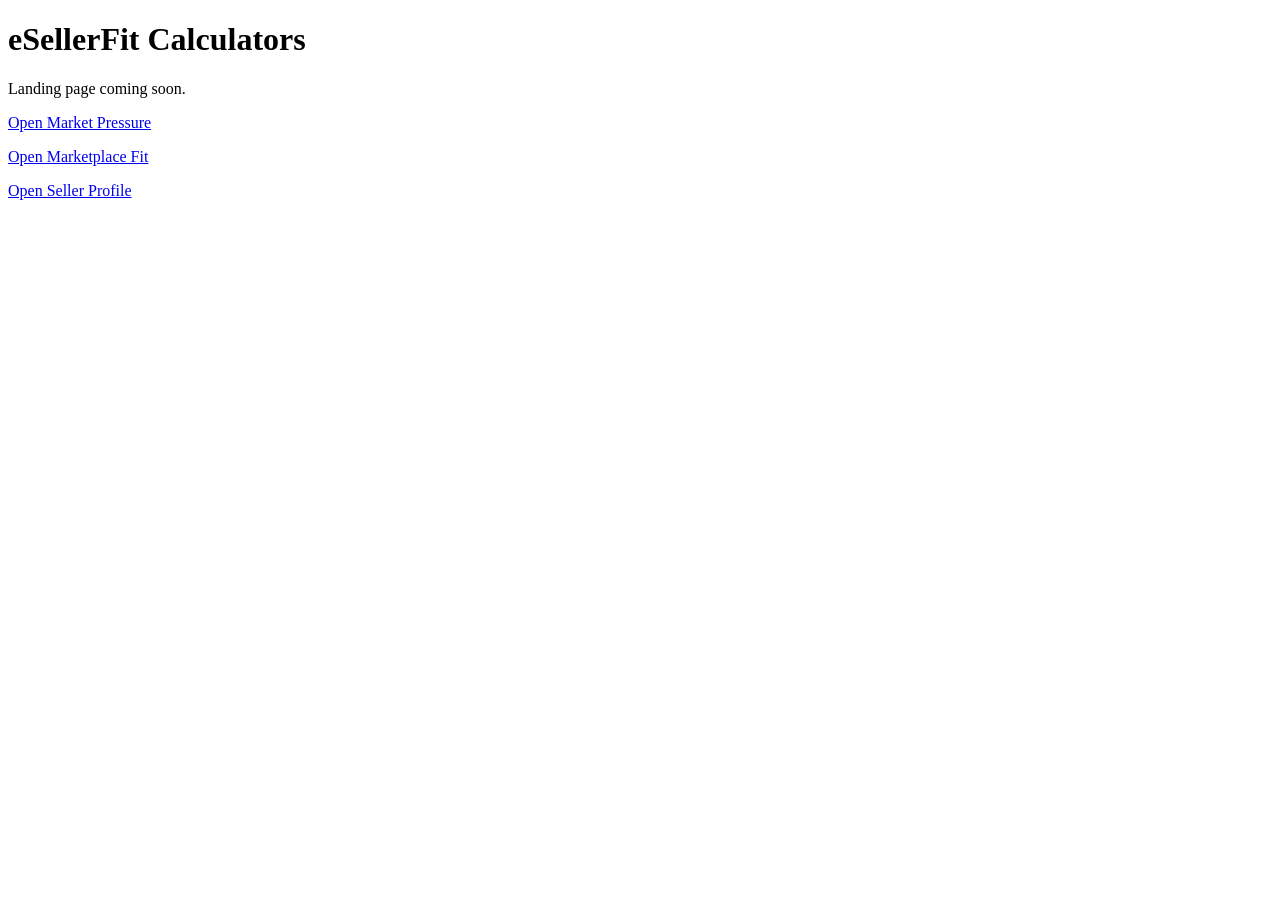
==== index.html @ 8af4e6f7 "Update index.html" ====
<!doctype html>
<html lang="en">
<head>
  <meta charset="utf-8">
  <meta name="viewport" content="width=device-width, initial-scale=1">
  <title>eSellerFit Calculators</title>
</head>
<body>
  <h1>eSellerFit Calculators</h1>
  <p>Landing page coming soon.</p>
  <p><a href="./market-pressure/">Open Market Pressure</a></p>
  <p><a href="./marketplace-fit/">Open Marketplace Fit</a></p>
  <p><a href="./seller-profile/">Open Seller Profile</a></p>
</body>
</html>
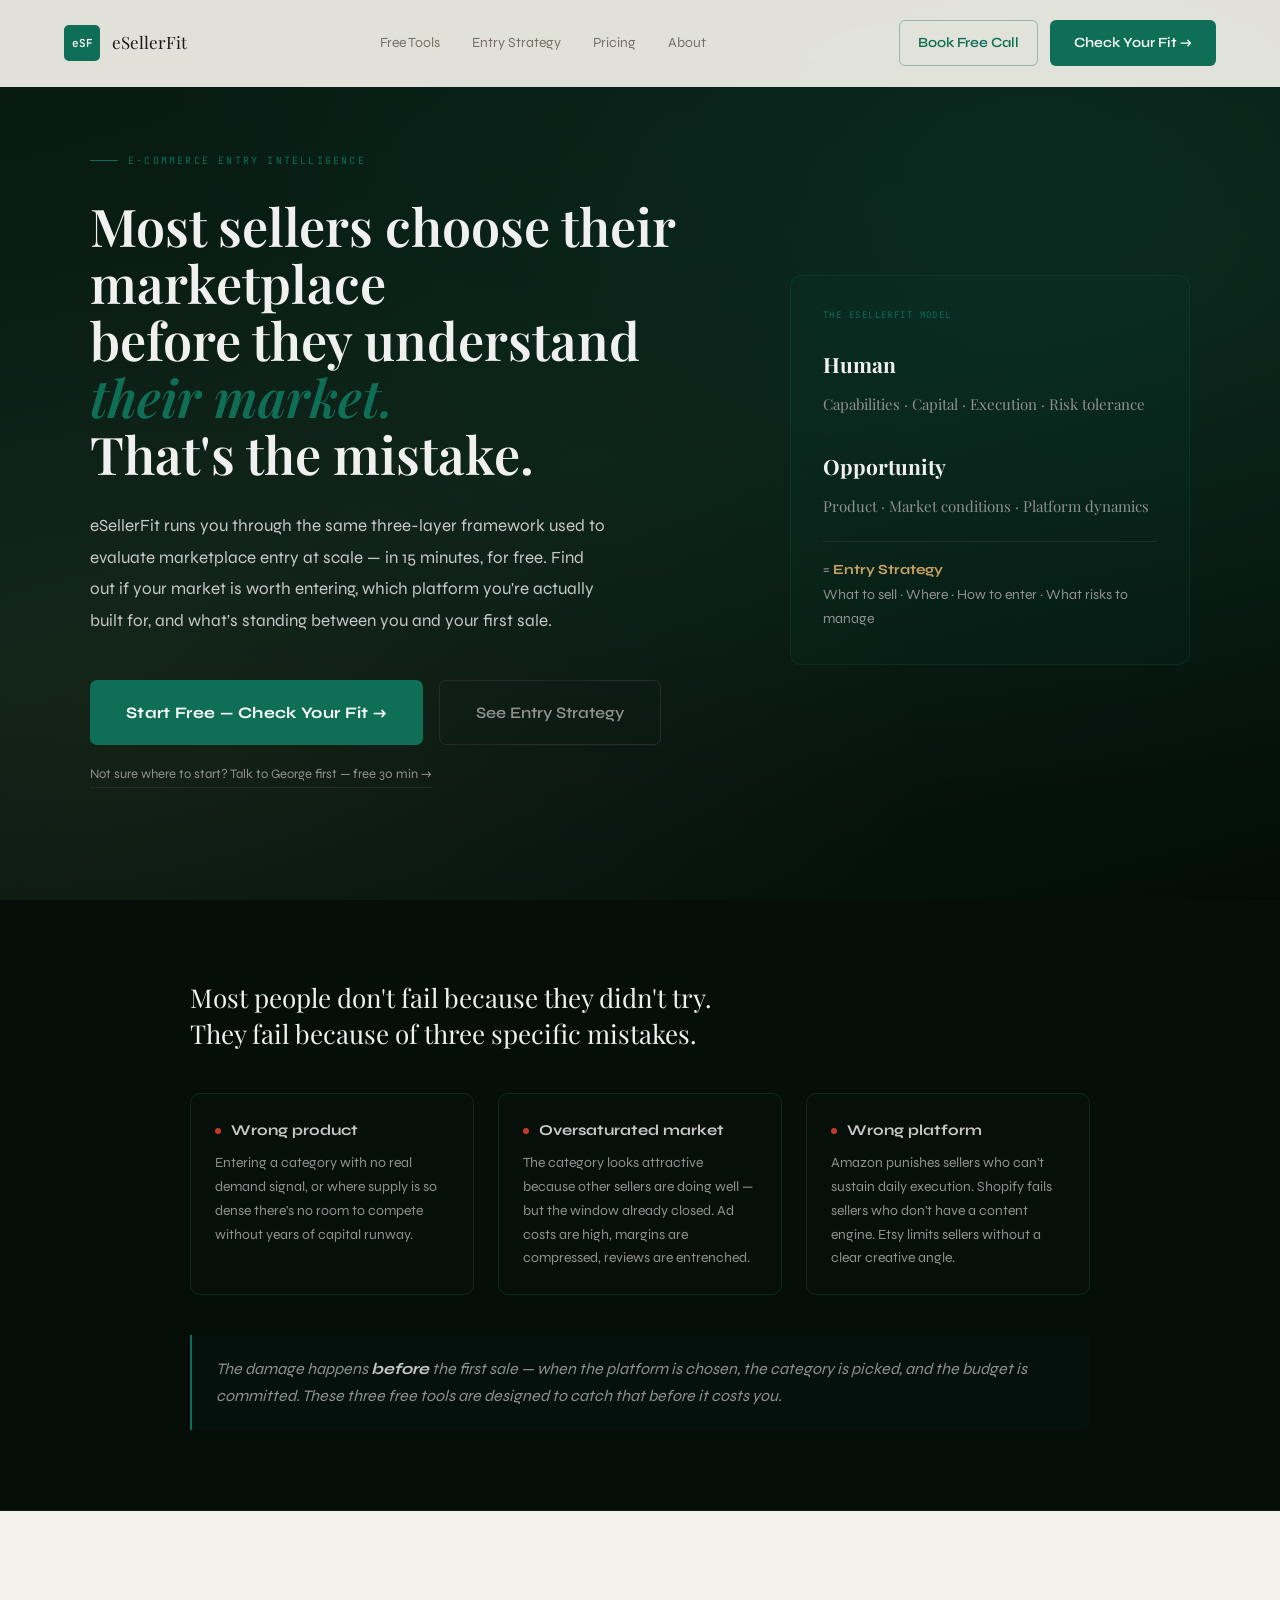
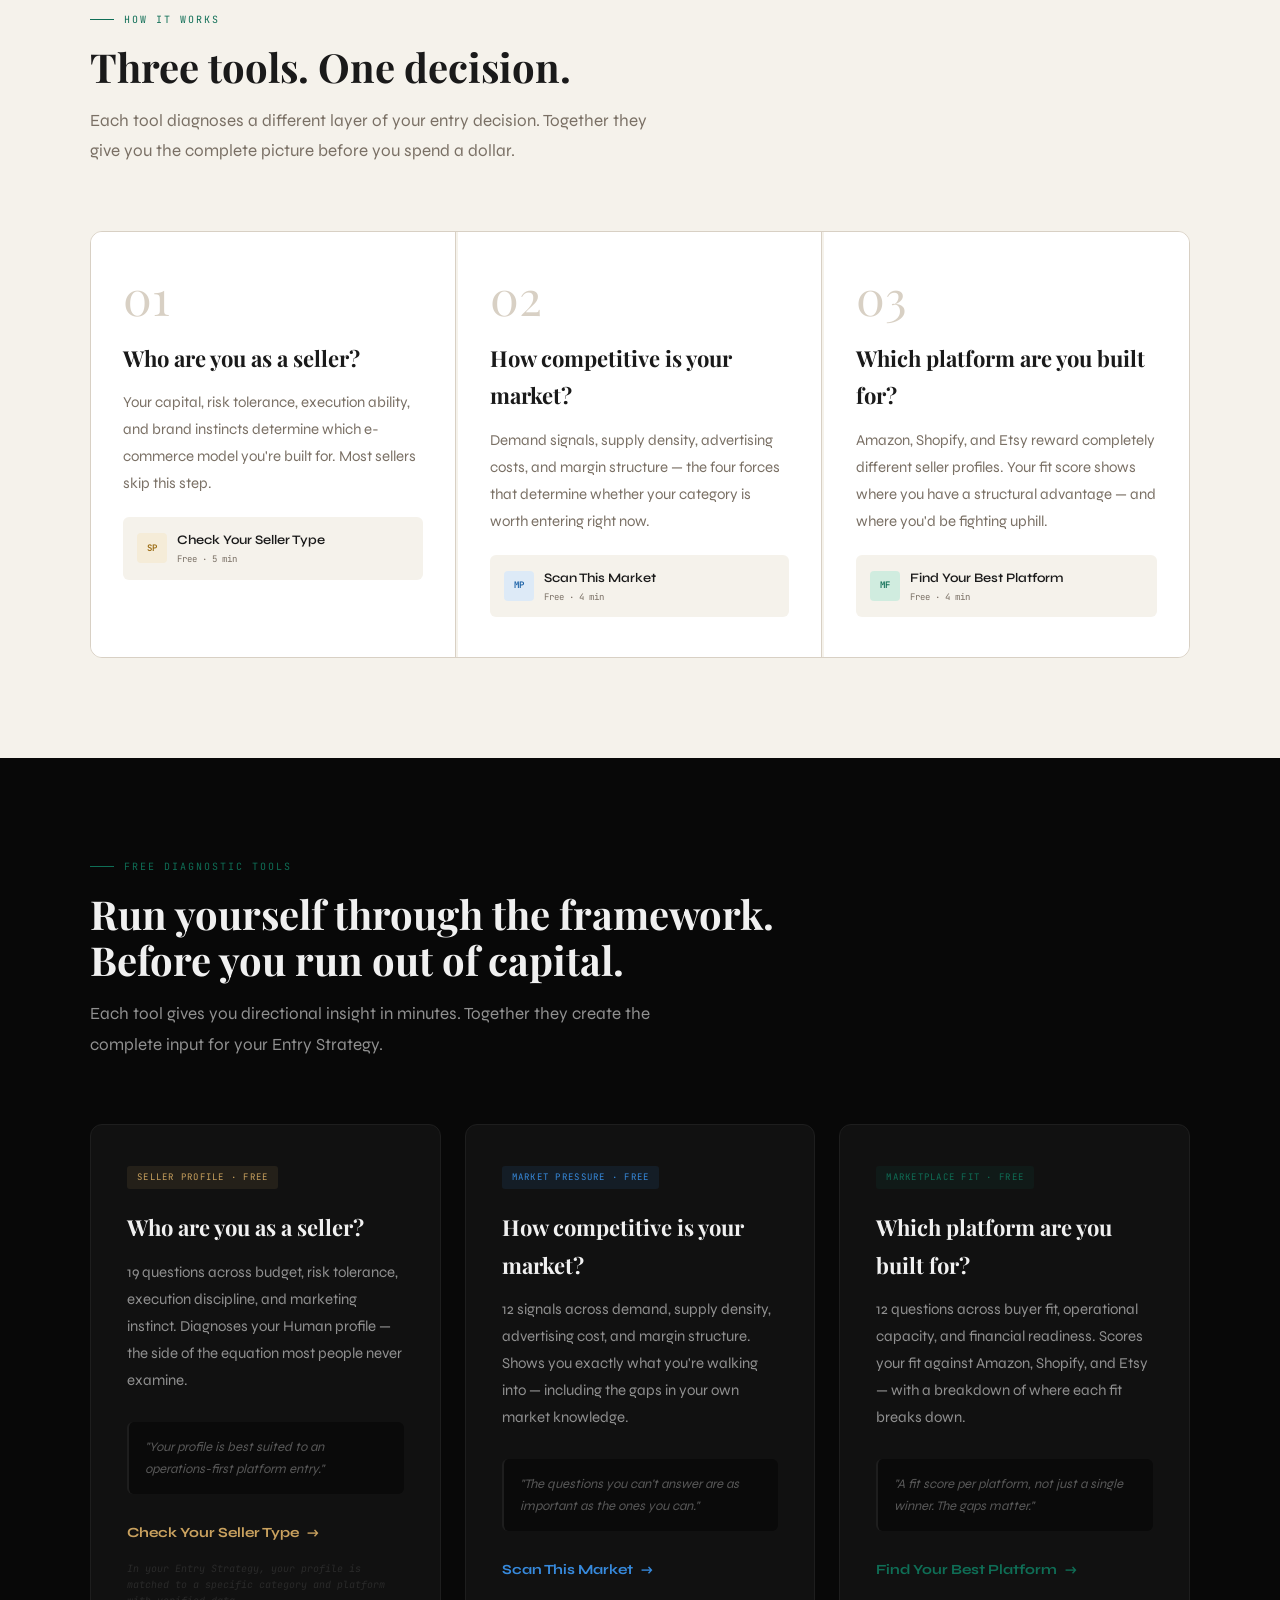
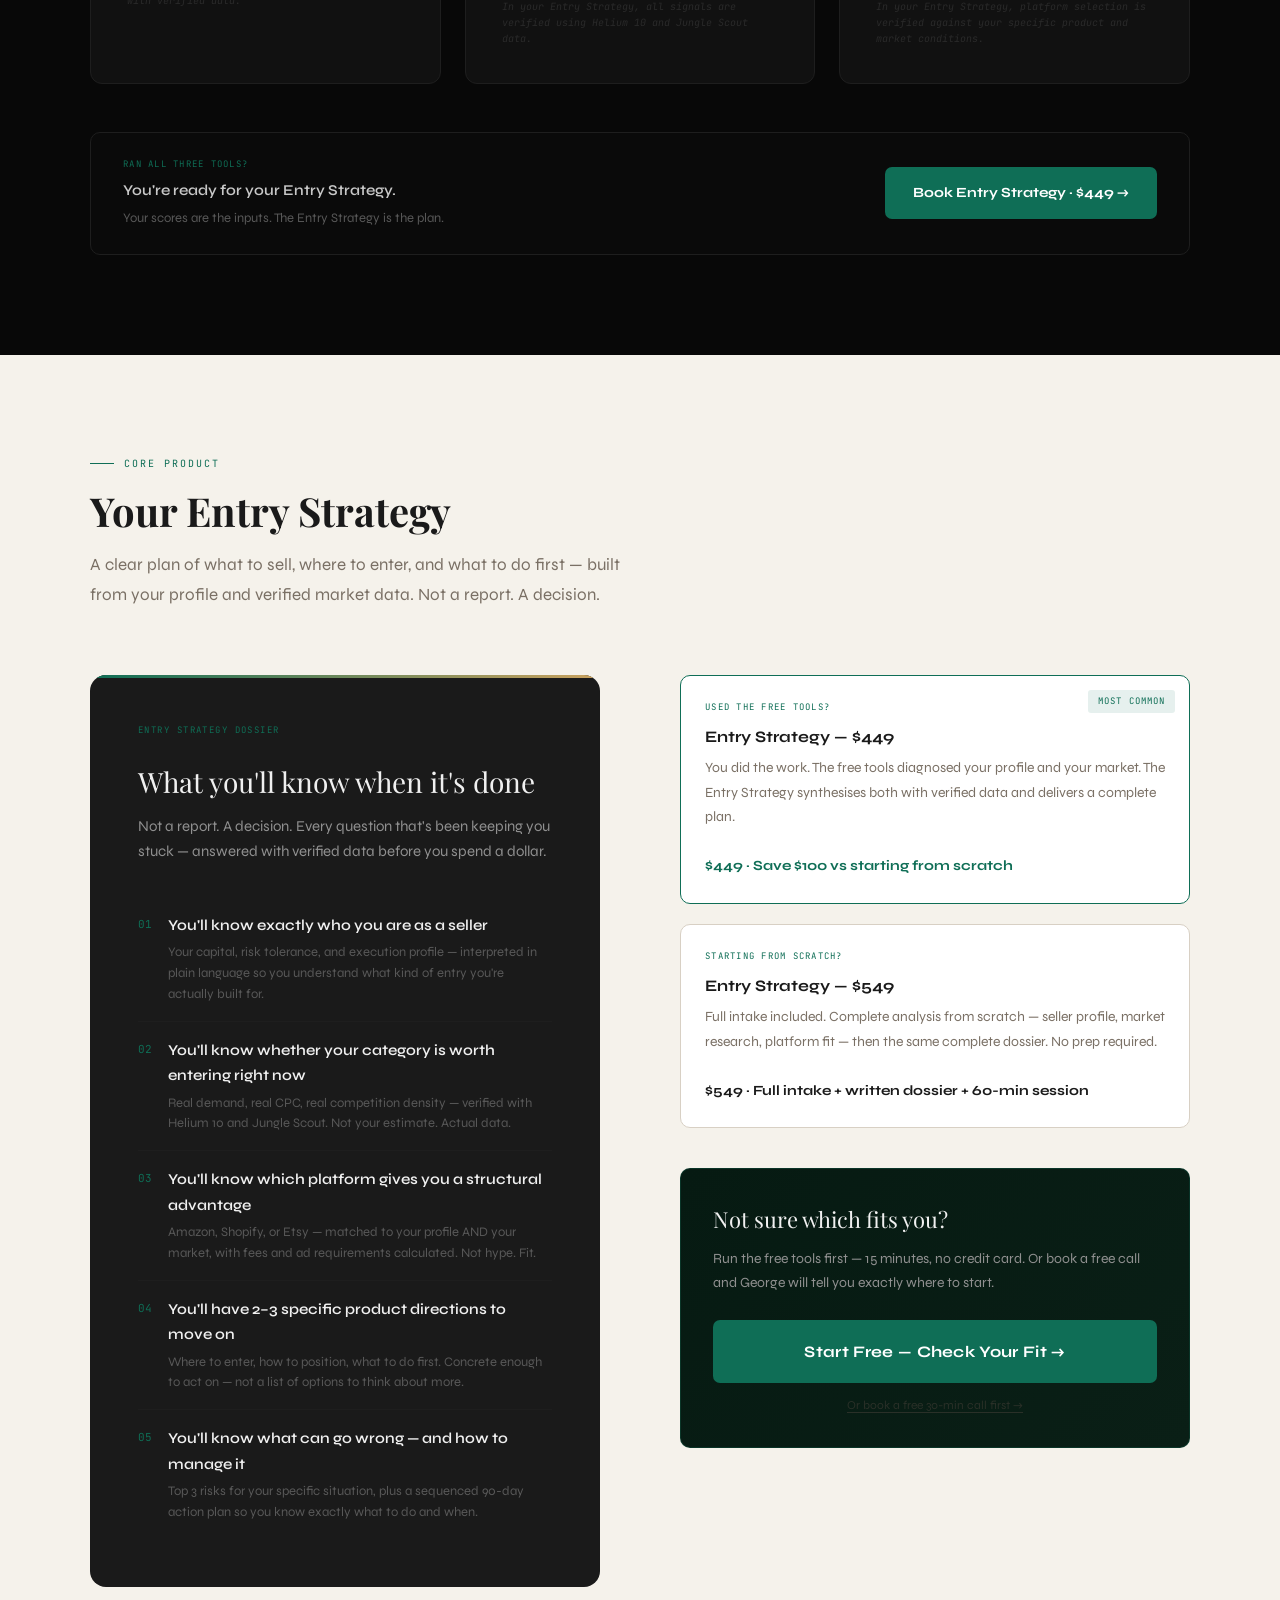
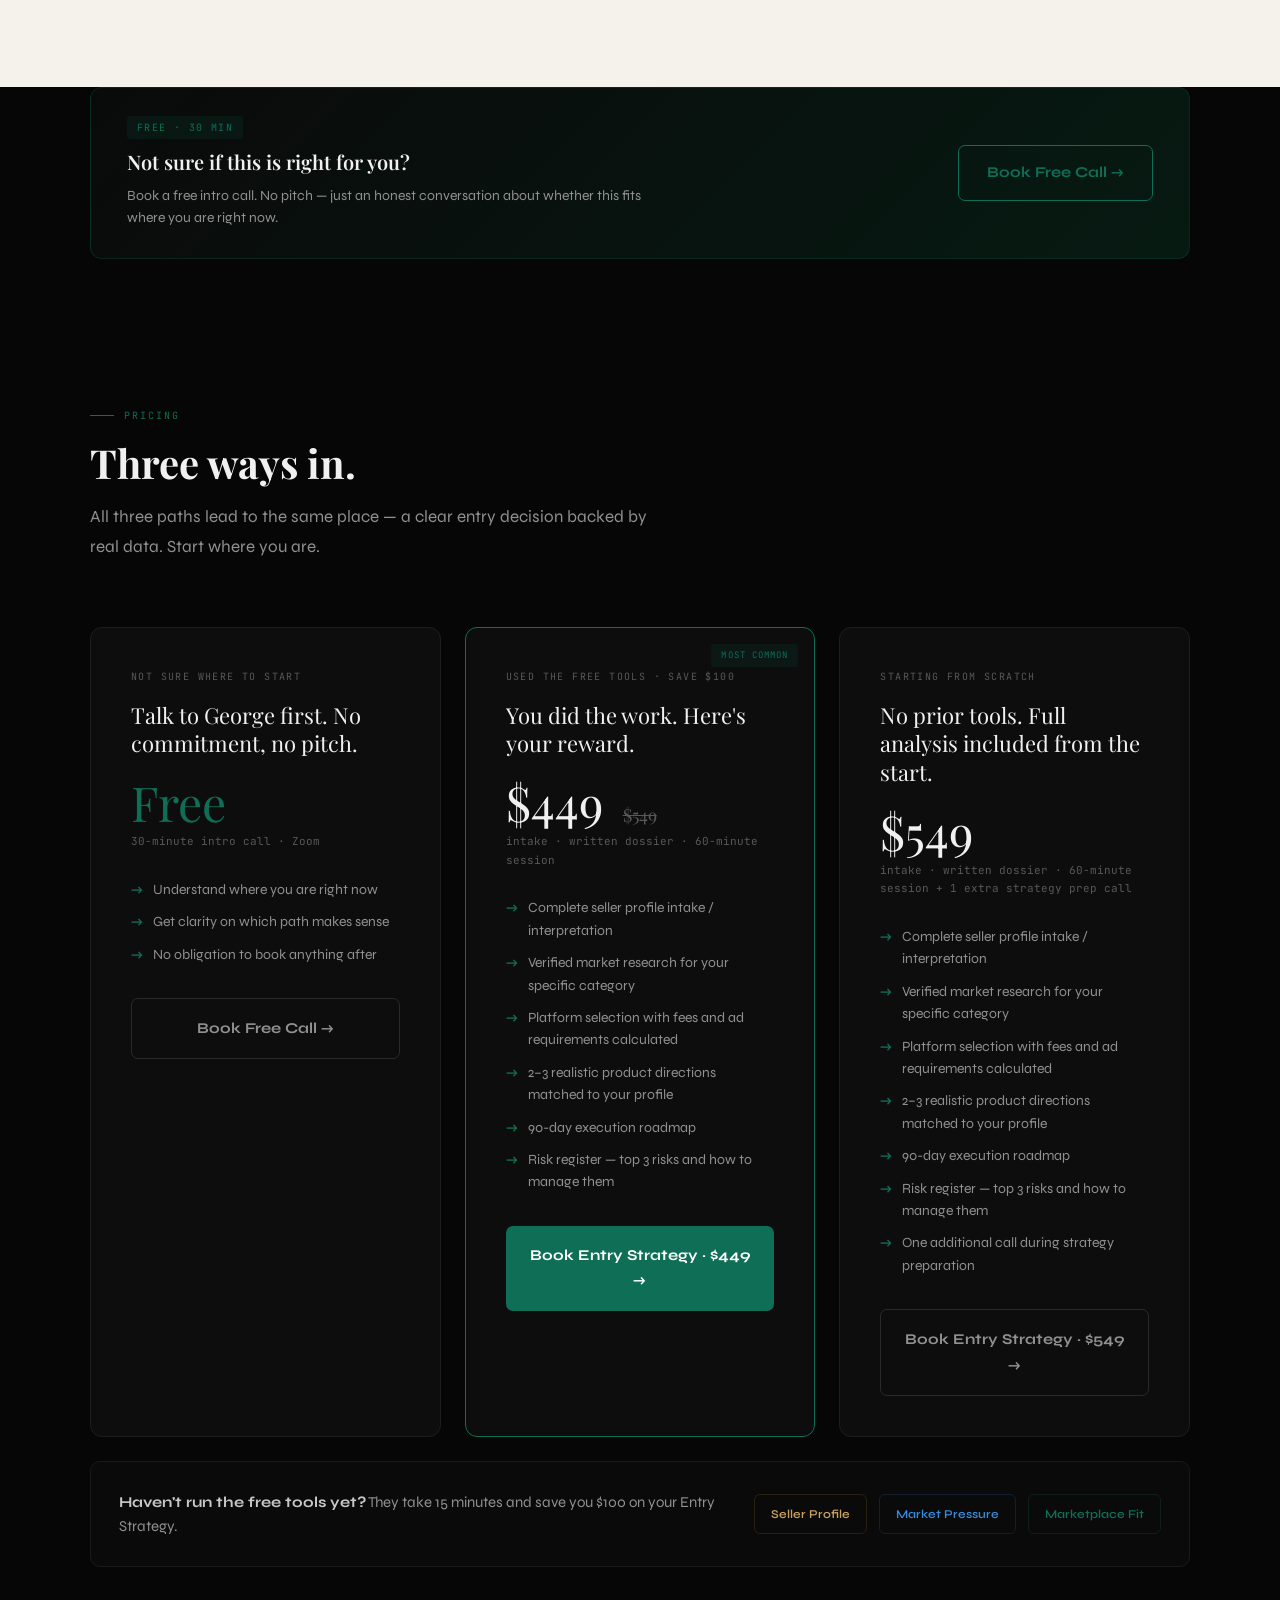
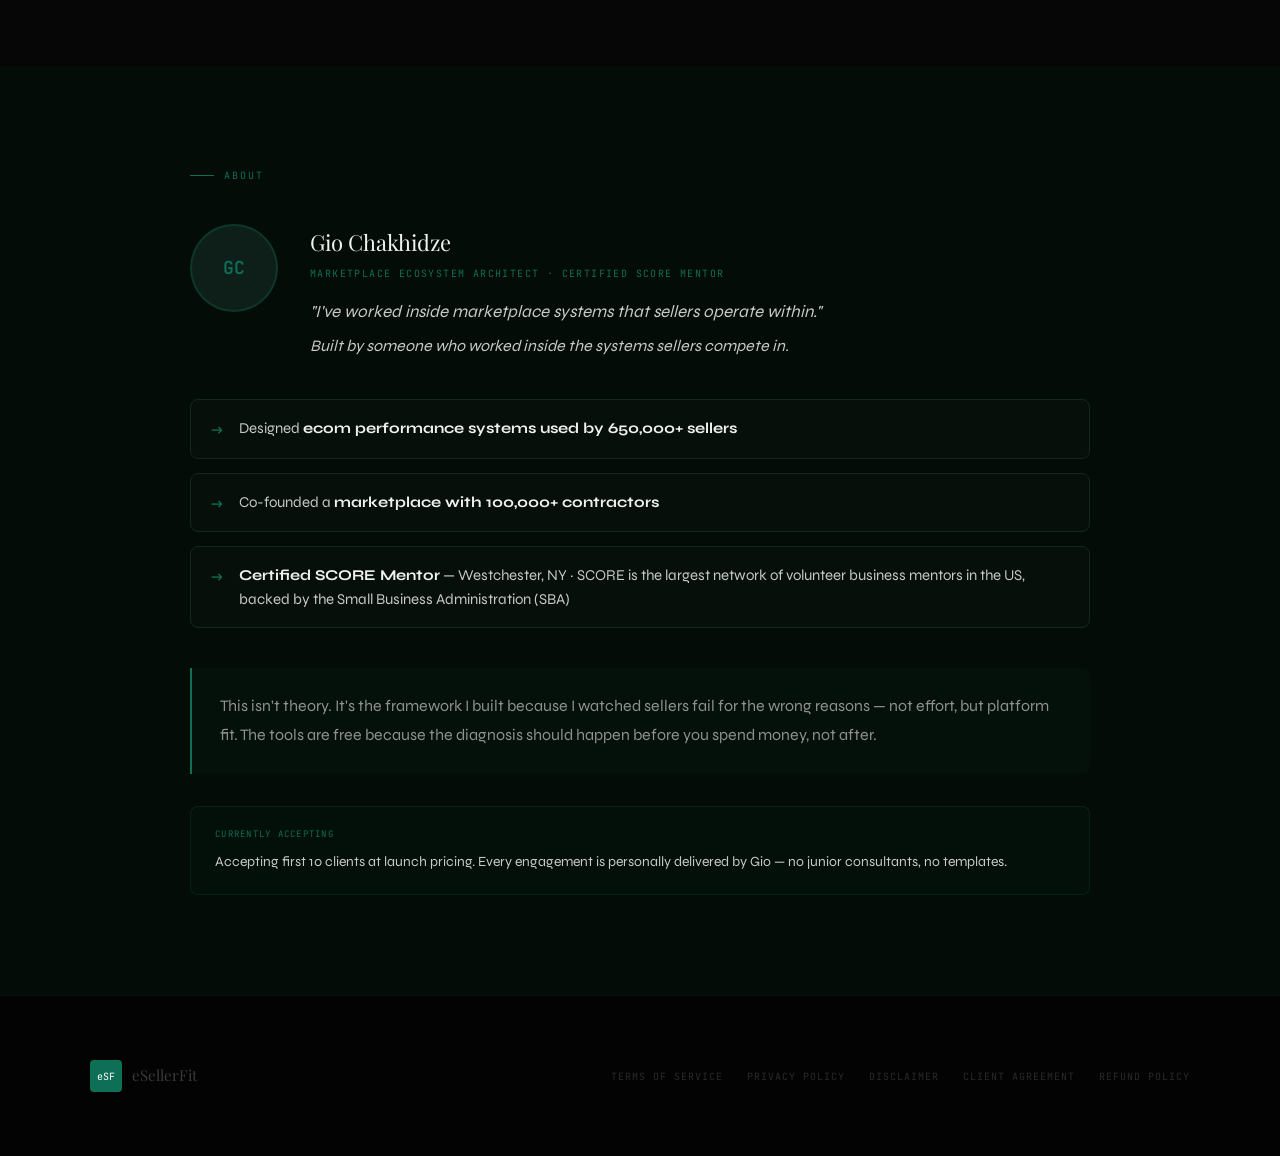
==== commit 844dfd86: "Update index.html" ====
--- a/index.html
+++ b/index.html
@@ -1,15 +1,365 @@
-<!doctype html>
+<!DOCTYPE html>
 <html lang="en">
 <head>
-  <meta charset="utf-8">
-  <meta name="viewport" content="width=device-width, initial-scale=1">
-  <title>eSellerFit Calculators</title>
+<script async src="https://www.googletagmanager.com/gtag/js?id=G-XYYCWXC1RV"></script>
+<script>
+  window.dataLayer = window.dataLayer || [];
+  function gtag(){dataLayer.push(arguments);}
+  gtag('js', new Date());
+  gtag('config', 'G-XYYCWXC1RV');
+</script>
+<meta charset="UTF-8">
+<meta name="viewport" content="width=device-width, initial-scale=1.0">
+<title>eSellerFit — Know Your Platform Before You Enter It</title>
+<link rel="stylesheet" href="./assets/css/landing.css">
 </head>
 <body>
-  <h1>eSellerFit Calculators</h1>
-  <p>Landing page coming soon.</p>
-  <p><a href="./market-pressure/">Open Market Pressure</a></p>
-  <p><a href="./marketplace-fit/">Open Marketplace Fit</a></p>
-  <p><a href="./seller-profile/">Open Seller Profile</a></p>
+
+<nav id="mainNav">
+  <a class="nav-brand" href="./">
+    <div class="nav-logo">eSF</div>
+    <div class="nav-name">eSellerFit</div>
+  </a>
+  <div class="nav-links">
+    <a href="#tools">Free Tools</a>
+    <a href="#strategy">Entry Strategy</a>
+    <a href="#pricing">Pricing</a>
+    <a href="#trust">About</a>
+  </div>
+  <div style="display:flex;align-items:center;gap:12px;">
+    <a href="https://esellerfit.com/booking-free-call-v2.html" class="nav-intro">Book Free Call</a>
+    <a href="#tools" class="nav-cta">Check Your Fit →</a>
+  </div>
+</nav>
+
+<section class="hero">
+  <div class="hero-inner">
+    <div>
+      <div class="hero-eyebrow">E-Commerce Entry Intelligence</div>
+      <h1 class="hero-title">Most sellers choose their marketplace<br>before they understand <em>their market.</em><br>That's the mistake.</h1>
+      <p class="hero-sub">eSellerFit runs you through the same three-layer framework used to evaluate marketplace entry at scale — in 15 minutes, for free. Find out if your market is worth entering, which platform you're actually built for, and what's standing between you and your first sale.</p>
+      <div class="hero-actions">
+        <a href="#tools" class="btn-primary">Start Free — Check Your Fit →</a>
+        <a href="#strategy" class="btn-secondary">See Entry Strategy</a>
+      </div>
+      <a href="https://esellerfit.com/booking-free-call-v2.html" class="hero-intro-link">Not sure where to start? Talk to George first — free 30 min →</a>
+    </div>
+    <div class="hero-formula">
+      <div class="formula-label">The eSellerFit Model</div>
+      <div class="formula-eq">
+        <strong>Human</strong>
+        <span>Capabilities · Capital · Execution · Risk tolerance</span>
+        <div class="eq-plus">×</div>
+        <strong>Opportunity</strong>
+        <span>Product · Market conditions · Platform dynamics</span>
+      </div>
+      <div class="formula-divider"></div>
+      <div class="formula-output">= <strong>Entry Strategy</strong><br>What to sell · Where · How to enter · What risks to manage</div>
+    </div>
+  </div>
+</section>
+
+<section class="reality-section">
+  <div class="reality-inner">
+    <div class="reality-intro">Most people don't fail because they didn't try.<br>They fail because of three specific mistakes.</div>
+    <div class="reality-grid">
+      <div class="reality-card">
+        <div class="reality-card-title">Wrong product</div>
+        <div class="reality-card-body">Entering a category with no real demand signal, or where supply is so dense there's no room to compete without years of capital runway.</div>
+      </div>
+      <div class="reality-card">
+        <div class="reality-card-title">Oversaturated market</div>
+        <div class="reality-card-body">The category looks attractive because other sellers are doing well — but the window already closed. Ad costs are high, margins are compressed, reviews are entrenched.</div>
+      </div>
+      <div class="reality-card">
+        <div class="reality-card-title">Wrong platform</div>
+        <div class="reality-card-body">Amazon punishes sellers who can't sustain daily execution. Shopify fails sellers who don't have a content engine. Etsy limits sellers without a clear creative angle.</div>
+      </div>
+    </div>
+    <div class="reality-punchline">The damage happens <strong>before</strong> the first sale — when the platform is chosen, the category is picked, and the budget is committed. These three free tools are designed to catch that before it costs you.</div>
+  </div>
+</section>
+
+<section class="formula-section" id="tools">
+  <div class="section-inner">
+    <div class="section-eyebrow">How It Works</div>
+    <h2 class="section-title">Three tools. One decision.</h2>
+    <p class="section-sub">Each tool diagnoses a different layer of your entry decision. Together they give you the complete picture before you spend a dollar.</p>
+    <div class="three-col">
+      <div class="col-card">
+        <div class="col-num">01</div>
+        <h3 class="col-title">Who are you as a seller?</h3>
+        <p class="col-body">Your capital, risk tolerance, execution ability, and brand instincts determine which e-commerce model you're built for. Most sellers skip this step.</p>
+        <a href="./seller-profile/" class="col-tool">
+          <div class="col-tool-icon" style="background:#f5ecd8;color:#9a6a10;">SP</div>
+          <div>
+            <div class="col-tool-name">Check Your Seller Type</div>
+            <div class="col-tool-type">Free · 5 min</div>
+          </div>
+        </a>
+      </div>
+      <div class="col-card">
+        <div class="col-num">02</div>
+        <h3 class="col-title">How competitive is your market?</h3>
+        <p class="col-body">Demand signals, supply density, advertising costs, and margin structure — the four forces that determine whether your category is worth entering right now.</p>
+        <a href="./market-pressure/" class="col-tool">
+          <div class="col-tool-icon" style="background:#ddeaf7;color:#185FA5;">MP</div>
+          <div>
+            <div class="col-tool-name">Scan This Market</div>
+            <div class="col-tool-type">Free · 4 min</div>
+          </div>
+        </a>
+      </div>
+      <div class="col-card">
+        <div class="col-num">03</div>
+        <h3 class="col-title">Which platform are you built for?</h3>
+        <p class="col-body">Amazon, Shopify, and Etsy reward completely different seller profiles. Your fit score shows where you have a structural advantage — and where you'd be fighting uphill.</p>
+        <a href="./marketplace-fit/" class="col-tool">
+          <div class="col-tool-icon" style="background:#d0ecdf;color:#0f6e56;">MF</div>
+          <div>
+            <div class="col-tool-name">Find Your Best Platform</div>
+            <div class="col-tool-type">Free · 4 min</div>
+          </div>
+        </a>
+      </div>
+    </div>
+  </div>
+</section>
+
+<section class="tools-section">
+  <div class="section-inner">
+    <div class="section-eyebrow" style="color:var(--teal)">Free Diagnostic Tools</div>
+    <h2 class="section-title" style="color:var(--dt1)">Run yourself through the framework.<br>Before you run out of capital.</h2>
+    <p class="section-sub" style="color:var(--dt3)">Each tool gives you directional insight in minutes. Together they create the complete input for your Entry Strategy.</p>
+    <div class="tools-grid">
+      <div class="tool-card">
+        <div class="tool-tag" style="background:rgba(202,162,95,0.1);color:#caa25f;">Seller Profile · Free</div>
+        <h3 class="tool-title">Who are you as a seller?</h3>
+        <p class="tool-body">19 questions across budget, risk tolerance, execution discipline, and marketing instinct. Diagnoses your Human profile — the side of the equation most people never examine.</p>
+        <div class="tool-output">"Your profile is best suited to an operations-first platform entry."</div>
+        <a href="./seller-profile/" class="tool-link" style="color:#caa25f;">Check Your Seller Type <span>→</span></a>
+        <div class="tool-bridge">In your Entry Strategy, your profile is matched to a specific category and platform with verified data.</div>
+      </div>
+      <div class="tool-card">
+        <div class="tool-tag" style="background:rgba(56,138,221,0.1);color:#378add;">Market Pressure · Free</div>
+        <h3 class="tool-title">How competitive is your market?</h3>
+        <p class="tool-body">12 signals across demand, supply density, advertising cost, and margin structure. Shows you exactly what you're walking into — including the gaps in your own market knowledge.</p>
+        <div class="tool-output">"The questions you can't answer are as important as the ones you can."</div>
+        <a href="./market-pressure/" class="tool-link" style="color:#378add;">Scan This Market <span>→</span></a>
+        <div class="tool-bridge">In your Entry Strategy, all signals are verified using Helium 10 and Jungle Scout data.</div>
+      </div>
+      <div class="tool-card">
+        <div class="tool-tag" style="background:rgba(15,110,86,0.1);color:#0f6e56;">Marketplace Fit · Free</div>
+        <h3 class="tool-title">Which platform are you built for?</h3>
+        <p class="tool-body">12 questions across buyer fit, operational capacity, and financial readiness. Scores your fit against Amazon, Shopify, and Etsy — with a breakdown of where each fit breaks down.</p>
+        <div class="tool-output">"A fit score per platform, not just a single winner. The gaps matter."</div>
+        <a href="./marketplace-fit/" class="tool-link" style="color:#0f6e56;">Find Your Best Platform <span>→</span></a>
+        <div class="tool-bridge">In your Entry Strategy, platform selection is verified against your specific product and market conditions.</div>
+      </div>
+    </div>
+
+    <div style="margin-top:48px;padding:24px 32px;border:1px solid #1e1e1e;border-radius:10px;background:#0a0a0a;display:flex;align-items:center;justify-content:space-between;gap:24px;flex-wrap:wrap;">
+      <div>
+        <div style="font-family:'JetBrains Mono',monospace;font-size:9px;text-transform:uppercase;letter-spacing:0.14em;color:var(--teal);margin-bottom:6px;">Ran all three tools?</div>
+        <div style="font-size:15px;color:var(--dt2);font-weight:600;">You're ready for your Entry Strategy.</div>
+        <div style="font-size:13px;color:var(--dt4);margin-top:4px;">Your scores are the inputs. The Entry Strategy is the plan.</div>
+      </div>
+      <a href="https://esellerfit.com/booking-paid-v2.html" style="padding:14px 28px;border-radius:7px;background:var(--teal);color:#fff;font-family:'Syne',sans-serif;font-size:14px;font-weight:700;text-decoration:none;white-space:nowrap;transition:background 0.2s;" onmouseover="this.style.background='#0f8a6a'" onmouseout="this.style.background='#0f6e56'">Book Entry Strategy · $449 →</a>
+    </div>
+  </div>
+</section>
+
+<section class="strategy-section" id="strategy">
+  <div class="section-inner">
+    <div class="section-eyebrow">Core Product</div>
+    <h2 class="section-title">Your Entry Strategy</h2>
+    <p class="section-sub">A clear plan of what to sell, where to enter, and what to do first — built from your profile and verified market data. Not a report. A decision.</p>
+  </div>
+  <div class="strategy-inner" style="max-width:1100px;margin:48px auto 0;">
+    <div class="strategy-dossier">
+      <div class="dossier-eyebrow">Entry Strategy Dossier</div>
+      <div class="dossier-title">What you'll know when it's done</div>
+      <div class="dossier-desc">Not a report. A decision. Every question that's been keeping you stuck — answered with verified data before you spend a dollar.</div>
+      <div class="dossier-item">
+        <div class="dossier-num">01</div>
+        <div><div class="dossier-item-title">You'll know exactly who you are as a seller</div><div class="dossier-item-desc">Your capital, risk tolerance, and execution profile — interpreted in plain language so you understand what kind of entry you're actually built for.</div></div>
+      </div>
+      <div class="dossier-item">
+        <div class="dossier-num">02</div>
+        <div><div class="dossier-item-title">You'll know whether your category is worth entering right now</div><div class="dossier-item-desc">Real demand, real CPC, real competition density — verified with Helium 10 and Jungle Scout. Not your estimate. Actual data.</div></div>
+      </div>
+      <div class="dossier-item">
+        <div class="dossier-num">03</div>
+        <div><div class="dossier-item-title">You'll know which platform gives you a structural advantage</div><div class="dossier-item-desc">Amazon, Shopify, or Etsy — matched to your profile AND your market, with fees and ad requirements calculated. Not hype. Fit.</div></div>
+      </div>
+      <div class="dossier-item">
+        <div class="dossier-num">04</div>
+        <div><div class="dossier-item-title">You'll have 2–3 specific product directions to move on</div><div class="dossier-item-desc">Where to enter, how to position, what to do first. Concrete enough to act on — not a list of options to think about more.</div></div>
+      </div>
+      <div class="dossier-item">
+        <div class="dossier-num">05</div>
+        <div><div class="dossier-item-title">You'll know what can go wrong — and how to manage it</div><div class="dossier-item-desc">Top 3 risks for your specific situation, plus a sequenced 90-day action plan so you know exactly what to do and when.</div></div>
+      </div>
+    </div>
+    <div class="strategy-right">
+      <div class="strategy-paths">
+        <div class="path-card featured" style="position:relative;border-color:var(--teal);">
+          <div style="position:absolute;top:14px;right:14px;font-family:'JetBrains Mono',monospace;font-size:9px;text-transform:uppercase;letter-spacing:0.12em;color:var(--teal);background:rgba(15,110,86,0.1);padding:4px 10px;border-radius:3px;">Most common</div>
+          <div class="path-label">Used the free tools?</div>
+          <div class="path-title">Entry Strategy — $449</div>
+          <div class="path-flow">You did the work. The free tools diagnosed your profile and your market. The Entry Strategy synthesises both with verified data and delivers a complete plan.<br><br><strong style="color:var(--teal);">$449 · Save $100 vs starting from scratch</strong></div>
+        </div>
+        <div class="path-card">
+          <div class="path-label">Starting from scratch?</div>
+          <div class="path-title">Entry Strategy — $549</div>
+          <div class="path-flow">Full intake included. Complete analysis from scratch — seller profile, market research, platform fit — then the same complete dossier. No prep required.<br><br><strong>$549 · Full intake + written dossier + 60-min session</strong></div>
+        </div>
+      </div>
+      <div class="strategy-cta">
+        <div class="strategy-cta-title">Not sure which fits you?</div>
+        <div class="strategy-cta-sub">Run the free tools first — 15 minutes, no credit card. Or book a free call and George will tell you exactly where to start.</div>
+        <a href="#tools" class="strategy-cta-btn">Start Free — Check Your Fit →</a>
+        <div class="strategy-cta-note" style="margin-top:12px;">
+          <a href="https://esellerfit.com/booking-free-call-v2.html" style="color:#2a3028;font-size:12px;text-decoration:none;border-bottom:1px solid #2a3028;">Or book a free 30-min call first →</a>
+        </div>
+      </div>
+    </div>
+  </div>
+</section>
+
+<div class="intro-banner-wrap">
+  <div class="intro-banner">
+    <div class="intro-banner-left">
+      <span class="intro-banner-badge">Free · 30 min</span>
+      <strong class="intro-banner-title">Not sure if this is right for you?</strong>
+      <p class="intro-banner-text">Book a free intro call. No pitch — just an honest conversation about whether this fits where you are right now.</p>
+    </div>
+    <a href="https://esellerfit.com/booking-free-call-v2.html" class="intro-banner-btn">Book Free Call →</a>
+  </div>
+</div>
+
+<section class="pricing-section" id="pricing">
+  <div class="section-inner">
+    <div class="section-eyebrow" style="color:var(--teal)">Pricing</div>
+    <h2 class="section-title" style="color:var(--dt1)">Three ways in.</h2>
+    <p class="section-sub" style="color:var(--dt3)">All three paths lead to the same place — a clear entry decision backed by real data. Start where you are.</p>
+
+    <div class="pricing-cards" style="grid-template-columns:repeat(3,1fr);">
+
+      <div class="price-scenario">
+        <div class="price-scenario-label">Not sure where to start</div>
+        <div class="price-scenario-question">Talk to George first. No commitment, no pitch.</div>
+        <div class="price-scenario-amount" style="color:var(--teal);">Free</div>
+        <div class="price-scenario-format">30-minute intro call · Zoom</div>
+        <ul class="price-includes">
+          <li>Understand where you are right now</li>
+          <li>Get clarity on which path makes sense</li>
+          <li>No obligation to book anything after</li>
+        </ul>
+        <a href="https://esellerfit.com/booking-free-call-v2.html" class="price-cta-btn outline">Book Free Call →</a>
+      </div>
+
+      <div class="price-scenario featured">
+        <div class="price-scenario-label">Used the free tools · Save $100</div>
+        <div class="price-scenario-question">You did the work. Here's your reward.</div>
+        <div class="price-scenario-amount">$449 <span style="font-size:18px;text-decoration:line-through;color:var(--dt4);margin-left:8px;">$549</span></div>
+        <div class="price-scenario-format">intake · written dossier · 60-minute session</div>
+        <ul class="price-includes">
+          <li>Complete seller profile intake / interpretation</li>
+          <li>Verified market research for your specific category</li>
+          <li>Platform selection with fees and ad requirements calculated</li>
+          <li>2–3 realistic product directions matched to your profile</li>
+          <li>90-day execution roadmap</li>
+          <li>Risk register — top 3 risks and how to manage them</li>
+        </ul>
+        <a href="https://esellerfit.com/booking-paid-v2.html" class="price-cta-btn">Book Entry Strategy · $449 →</a>
+      </div>
+
+      <div class="price-scenario">
+        <div class="price-scenario-label">Starting from scratch</div>
+        <div class="price-scenario-question">No prior tools. Full analysis included from the start.</div>
+        <div class="price-scenario-amount">$549</div>
+        <div class="price-scenario-format">intake · written dossier · 60-minute session + 1 extra strategy prep call</div>
+        <ul class="price-includes">
+          <li>Complete seller profile intake / interpretation</li>
+          <li>Verified market research for your specific category</li>
+          <li>Platform selection with fees and ad requirements calculated</li>
+          <li>2–3 realistic product directions matched to your profile</li>
+          <li>90-day execution roadmap</li>
+          <li>Risk register — top 3 risks and how to manage them</li>
+          <li>One additional call during strategy preparation</li>
+        </ul>
+        <a href="https://esellerfit.com/booking-paid-v2.html" class="price-cta-btn outline">Book Entry Strategy · $549 →</a>
+      </div>
+
+    </div>
+
+    <div class="free-tools-note">
+      <div class="free-tools-note-text"><strong>Haven't run the free tools yet?</strong> They take 15 minutes and save you $100 on your Entry Strategy.</div>
+      <div class="free-tools-note-links">
+        <a href="./seller-profile/" class="free-tool-pill" style="color:#caa25f;border-color:#2a2010;">Seller Profile</a>
+        <a href="./market-pressure/" class="free-tool-pill" style="color:#378add;border-color:#102030;">Market Pressure</a>
+        <a href="./marketplace-fit/" class="free-tool-pill" style="color:#0f6e56;border-color:#0d2018;">Marketplace Fit</a>
+      </div>
+    </div>
+  </div>
+</section>
+
+<section class="trust-section" id="trust">
+  <div class="trust-inner">
+    <div class="section-eyebrow" style="color:var(--teal);margin-bottom:40px;">About</div>
+    <div class="trust-person">
+      <img src="/gio.jpg" alt="Gio Chakhidze" class="trust-photo" onerror="this.style.display='none';document.getElementById('trust-placeholder').style.display='flex';">
+      <div id="trust-placeholder" class="trust-photo-placeholder" style="display:none;">GC</div>
+      <div>
+        <div class="trust-name">Gio Chakhidze</div>
+        <div class="trust-title">Marketplace Ecosystem Architect · Certified SCORE Mentor</div>
+        <div class="trust-tagline" style="font-style:italic;font-size:17px;color:var(--dt2);line-height:1.6;margin-bottom:6px;">"I've worked inside marketplace systems that sellers operate within."</div>
+        <div class="trust-tagline">Built by someone who worked inside the systems sellers compete in.</div>
+      </div>
+    </div>
+    <div class="trust-creds">
+      <div class="trust-cred">
+        <div class="trust-cred-arrow">→</div>
+        <div class="trust-cred-text">Designed <strong>ecom performance systems used by 650,000+ sellers</strong></div>
+      </div>
+      <div class="trust-cred">
+        <div class="trust-cred-arrow">→</div>
+        <div class="trust-cred-text">Co-founded a <strong>marketplace with 100,000+ contractors</strong></div>
+      </div>
+      <div class="trust-cred">
+        <div class="trust-cred-arrow">→</div>
+        <div class="trust-cred-text"><strong>Certified SCORE Mentor</strong> — Westchester, NY · SCORE is the largest network of volunteer business mentors in the US, backed by the Small Business Administration (SBA)</div>
+      </div>
+    </div>
+    <div class="trust-closing">
+      This isn't theory. It's the framework I built because I watched sellers fail for the wrong reasons — not effort, but platform fit. The tools are free because the diagnosis should happen before you spend money, not after.
+    </div>
+
+    <div style="margin-top:32px;padding:20px 24px;border:1px solid rgba(15,110,86,0.2);border-radius:8px;background:rgba(15,110,86,0.04);">
+      <div style="font-family:'JetBrains Mono',monospace;font-size:9px;text-transform:uppercase;letter-spacing:0.14em;color:var(--teal);margin-bottom:8px;">Currently accepting</div>
+      <div style="font-size:14px;color:var(--dt2);line-height:1.7;">Accepting first 10 clients at launch pricing. Every engagement is personally delivered by Gio — no junior consultants, no templates.</div>
+    </div>
+  </div>
+</section>
+
+<footer>
+  <div class="footer-inner">
+    <div class="footer-brand">
+      <div class="footer-logo">eSF</div>
+      <div class="footer-name">eSellerFit</div>
+    </div>
+    <div class="footer-links">
+      <a href="https://esellerfit.com/legal/terms.html">Terms of Service</a>
+      <a href="https://esellerfit.com/legal/privacy.html">Privacy Policy</a>
+      <a href="https://esellerfit.com/legal/disclaimer.html">Disclaimer</a>
+      <a href="https://esellerfit.com/legal/client-agreement.html">Client Agreement</a>
+      <a href="https://esellerfit.com/legal/refund-policy.html">Refund Policy</a>
+    </div>
+  </div>
+</footer>
+
+<script src="./assets/js/site-config.js"></script>
+<script src="./assets/js/landing.js"></script>
 </body>
 </html>
--- a/assets/css/landing.css
+++ b/assets/css/landing.css
@@ -0,0 +1,222 @@
+@import url('https://fonts.googleapis.com/css2?family=Playfair+Display:ital,wght@0,400;0,600;0,700;1,400;1,600&family=Syne:wght@400;500;600;700&family=JetBrains+Mono:wght@400;500&display=swap');
+
+:root{
+  --bg:#f5f2eb; --ink:#1a1a1a; --muted:#7a7065; --border:#d8d0c4; --card:#fff;
+  --teal:#0f6e56; --teal-l:#d0ecdf; --teal-d:#085041;
+  --gold:#caa25f; --gold-d:#9a6a10;
+  --dt1:#f0f0f0; --dt2:#c8c8c8; --dt3:#909090; --dt4:#585858;
+}
+*{margin:0;padding:0;box-sizing:border-box;}
+html{scroll-behavior:smooth;}
+body{background:var(--bg);color:var(--ink);font-family:'Syne',sans-serif;overflow-x:hidden;font-size:16px;line-height:1.7;}
+
+/* ── NAV ── */
+nav{position:fixed;top:0;left:0;right:0;z-index:100;padding:20px 64px;display:flex;align-items:center;justify-content:space-between;background:rgba(245,242,235,0.92);backdrop-filter:blur(12px);border-bottom:1px solid transparent;transition:border-color 0.3s;}
+nav.scrolled{border-color:var(--border);}
+.nav-brand{display:flex;align-items:center;gap:12px;text-decoration:none;}
+.nav-logo{width:36px;height:36px;background:var(--teal);border-radius:5px;display:flex;align-items:center;justify-content:center;font-family:'JetBrains Mono',monospace;font-size:11px;color:#fff;font-weight:600;}
+.nav-name{font-family:'Playfair Display',serif;font-size:17px;color:var(--ink);}
+.nav-links{display:flex;align-items:center;gap:32px;}
+.nav-links a{font-size:14px;color:var(--muted);text-decoration:none;transition:color 0.2s;}
+.nav-links a:hover{color:var(--ink);}
+.nav-intro{padding:10px 18px;border-radius:6px;border:1.5px solid rgba(15,110,86,0.35);color:var(--teal);font-size:14px;font-weight:600;text-decoration:none;transition:all 0.2s;font-family:'Syne',sans-serif;}
+.nav-intro:hover{border-color:var(--teal);background:rgba(15,110,86,0.07);}
+.nav-cta{padding:11px 24px;border-radius:6px;background:var(--teal);color:#fff;font-size:14px;font-weight:600;text-decoration:none;transition:all 0.2s;font-family:'Syne',sans-serif;}
+.nav-cta:hover{background:var(--teal-d);transform:translateY(-1px);}
+
+/* ── HERO ── */
+.hero{min-height:100vh;display:flex;align-items:center;padding:120px 64px 80px;background:linear-gradient(165deg,#061a12 0%,#0a1f16 50%,#030d08 100%);position:relative;overflow:hidden;}
+.hero::before{content:'';position:absolute;inset:0;background:radial-gradient(ellipse at 80% 20%,rgba(15,110,86,0.15) 0%,transparent 60%),radial-gradient(ellipse at 10% 80%,rgba(202,162,95,0.06) 0%,transparent 50%);pointer-events:none;}
+.hero::after{content:'';position:absolute;inset:0;background:repeating-linear-gradient(0deg,transparent,transparent 3px,rgba(255,255,255,0.004) 3px,rgba(255,255,255,0.004) 4px);pointer-events:none;}
+.hero-inner{max-width:1100px;margin:0 auto;width:100%;position:relative;z-index:1;display:grid;grid-template-columns:1fr 400px;gap:80px;align-items:center;}
+.hero-eyebrow{font-family:'JetBrains Mono',monospace;font-size:10px;text-transform:uppercase;letter-spacing:0.22em;color:var(--teal);margin-bottom:28px;display:flex;align-items:center;gap:10px;}
+.hero-eyebrow::before{content:'';display:block;width:28px;height:1px;background:var(--teal);}
+.hero-title{font-family:'Playfair Display',serif;font-size:52px;line-height:1.1;color:var(--dt1);margin-bottom:28px;font-weight:600;}
+.hero-title em{font-style:italic;color:var(--teal);}
+.hero-sub{font-size:17px;color:var(--dt2);line-height:1.85;margin-bottom:44px;max-width:520px;font-weight:400;}
+.hero-actions{display:flex;gap:16px;flex-wrap:wrap;}
+.btn-primary{padding:18px 36px;border-radius:7px;background:var(--teal);color:#fff;font-family:'Syne',sans-serif;font-size:16px;font-weight:700;text-decoration:none;transition:all 0.2s;display:inline-flex;align-items:center;gap:8px;letter-spacing:0.02em;}
+.btn-primary:hover{background:#0f8a6a;transform:translateY(-2px);box-shadow:0 12px 36px rgba(15,110,86,0.3);}
+.btn-secondary{padding:18px 36px;border-radius:7px;border:1.5px solid #2a2a2a;color:var(--dt3);font-family:'Syne',sans-serif;font-size:16px;font-weight:600;text-decoration:none;transition:all 0.2s;}
+.btn-secondary:hover{border-color:#555;color:var(--dt1);}
+.hero-intro-link{display:inline-block;margin-top:18px;font-size:13px;color:var(--dt3);text-decoration:none;border-bottom:1px solid #2a2a2a;padding-bottom:2px;transition:color 0.2s,border-color 0.2s;font-family:'Syne',sans-serif;}
+.hero-intro-link:hover{color:var(--teal);border-color:var(--teal);}
+.hero-formula{background:rgba(15,110,86,0.06);border:1px solid rgba(15,110,86,0.2);border-radius:12px;padding:32px;}
+.formula-label{font-family:'JetBrains Mono',monospace;font-size:9px;text-transform:uppercase;letter-spacing:0.16em;color:var(--teal);margin-bottom:20px;}
+.formula-eq{font-family:'Playfair Display',serif;font-size:15px;color:var(--dt3);line-height:2;margin-bottom:20px;}
+.formula-eq strong{color:var(--dt1);display:block;font-size:21px;margin-bottom:4px;}
+.formula-eq .eq-plus{color:#2a2a2a;font-style:italic;font-size:13px;}
+.formula-divider{height:1px;background:#1a3028;margin:16px 0;}
+.formula-output{font-size:14px;color:var(--dt3);line-height:1.75;}
+.formula-output strong{color:var(--gold);}
+
+/* ── REALITY CHECK ── */
+.reality-section{padding:80px 64px;background:#050e09;border-bottom:1px solid #0d1f14;}
+.reality-inner{max-width:900px;margin:0 auto;}
+.reality-intro{font-family:'Playfair Display',serif;font-size:26px;color:var(--dt1);line-height:1.4;margin-bottom:40px;}
+.reality-grid{display:grid;grid-template-columns:repeat(3,1fr);gap:24px;margin-bottom:40px;}
+.reality-card{padding:24px;border:1px solid #0f2a1a;border-radius:10px;background:#060f0a;}
+.reality-card-title{font-size:15px;font-weight:700;color:var(--dt2);margin-bottom:8px;display:flex;align-items:center;gap:10px;}
+.reality-card-title::before{content:'';width:6px;height:6px;border-radius:50%;background:#c43a2a;flex-shrink:0;}
+.reality-card-body{font-size:14px;color:var(--dt3);line-height:1.7;}
+.reality-punchline{font-size:16px;color:var(--dt3);font-style:italic;padding:20px 24px;border-left:2px solid var(--teal);background:rgba(15,110,86,0.04);border-radius:0 6px 6px 0;}
+.reality-punchline strong{color:var(--dt2);}
+
+/* ── HOW IT WORKS ── */
+.formula-section{padding:100px 64px;background:var(--bg);}
+.section-inner{max-width:1100px;margin:0 auto;}
+.section-eyebrow{font-family:'JetBrains Mono',monospace;font-size:10px;text-transform:uppercase;letter-spacing:0.2em;color:var(--teal);margin-bottom:16px;display:flex;align-items:center;gap:10px;}
+.section-eyebrow::before{content:'';display:block;width:24px;height:1px;background:var(--teal);}
+.section-title{font-family:'Playfair Display',serif;font-size:40px;line-height:1.15;color:var(--ink);margin-bottom:16px;}
+.section-sub{font-size:17px;color:var(--muted);line-height:1.8;max-width:560px;margin-bottom:64px;}
+.three-col{display:grid;grid-template-columns:repeat(3,1fr);gap:2px;border:1px solid var(--border);border-radius:12px;overflow:hidden;}
+.col-card{background:var(--card);padding:40px 32px;}
+.col-card:not(:last-child){border-right:1px solid var(--border);}
+.col-num{font-family:'Playfair Display',serif;font-size:48px;color:var(--border);line-height:1;margin-bottom:20px;}
+.col-title{font-family:'Playfair Display',serif;font-size:22px;color:var(--ink);margin-bottom:12px;}
+.col-body{font-size:15px;color:var(--muted);line-height:1.8;margin-bottom:20px;}
+.col-tool{display:flex;align-items:center;gap:10px;padding:12px 14px;background:var(--bg);border-radius:6px;text-decoration:none;transition:background 0.15s;}
+.col-tool:hover{background:var(--teal-l);}
+.col-tool-icon{width:30px;height:30px;border-radius:4px;display:flex;align-items:center;justify-content:center;font-family:'JetBrains Mono',monospace;font-size:9px;font-weight:600;flex-shrink:0;}
+.col-tool-name{font-size:13px;font-weight:600;color:var(--ink);}
+.col-tool-type{font-family:'JetBrains Mono',monospace;font-size:9px;color:var(--muted);margin-top:1px;}
+.col-cta-label{font-size:14px;font-weight:700;color:var(--teal);margin-top:6px;}
+
+/* ── FREE TOOLS ── */
+.tools-section{padding:100px 64px;background:#080808;}
+.tools-grid{display:grid;grid-template-columns:repeat(3,1fr);gap:24px;margin-top:64px;}
+.tool-card{background:#111;border:1px solid #1e1e1e;border-radius:12px;padding:36px;transition:border-color 0.2s,transform 0.2s;}
+.tool-card:hover{border-color:#2a2a2a;transform:translateY(-3px);}
+.tool-tag{font-family:'JetBrains Mono',monospace;font-size:9px;text-transform:uppercase;letter-spacing:0.14em;padding:4px 10px;border-radius:3px;display:inline-block;margin-bottom:20px;}
+.tool-title{font-family:'Playfair Display',serif;font-size:22px;color:var(--dt1);margin-bottom:12px;}
+.tool-body{font-size:15px;color:var(--dt3);line-height:1.8;margin-bottom:28px;}
+.tool-output{font-size:13px;color:var(--dt4);line-height:1.7;padding:14px 16px;background:#0a0a0a;border-radius:6px;border-left:2px solid #1e1e1e;font-style:italic;margin-bottom:24px;}
+.tool-link{display:inline-flex;align-items:center;gap:8px;font-size:14px;font-weight:700;text-decoration:none;transition:gap 0.2s;}
+.tool-link:hover{gap:12px;}
+.tool-bridge{font-family:'JetBrains Mono',monospace;font-size:10px;color:#2a2a2a;margin-top:16px;line-height:1.6;font-style:italic;}
+
+/* ── ENTRY STRATEGY ── */
+.strategy-section{padding:100px 64px;background:var(--bg);}
+.strategy-inner{max-width:1100px;margin:0 auto;display:grid;grid-template-columns:1fr 1fr;gap:80px;align-items:start;}
+.strategy-dossier{background:var(--ink);border-radius:16px;padding:48px;position:relative;overflow:hidden;}
+.strategy-dossier::before{content:'';position:absolute;top:0;left:0;right:0;height:3px;background:linear-gradient(90deg,var(--teal),var(--gold));}
+.dossier-eyebrow{font-family:'JetBrains Mono',monospace;font-size:9px;text-transform:uppercase;letter-spacing:0.16em;color:var(--teal);margin-bottom:20px;}
+.dossier-title{font-family:'Playfair Display',serif;font-size:28px;color:var(--dt1);margin-bottom:8px;}
+.dossier-desc{font-size:15px;color:var(--dt3);line-height:1.7;margin-bottom:32px;}
+.dossier-item{display:flex;gap:16px;padding:16px 0;border-bottom:1px solid #1e1e1e;}
+.dossier-item:last-child{border-bottom:none;}
+.dossier-num{font-family:'JetBrains Mono',monospace;font-size:11px;color:var(--teal);flex-shrink:0;padding-top:2px;}
+.dossier-item-title{font-size:15px;font-weight:600;color:var(--dt1);margin-bottom:4px;}
+.dossier-item-desc{font-size:13px;color:var(--dt4);line-height:1.6;}
+.strategy-paths{display:flex;flex-direction:column;gap:20px;margin-bottom:40px;}
+.path-card{background:var(--card);border:1px solid var(--border);border-radius:10px;padding:24px;transition:border-color 0.2s;}
+.path-card:hover{border-color:var(--teal);}
+.path-label{font-family:'JetBrains Mono',monospace;font-size:9px;text-transform:uppercase;letter-spacing:0.14em;color:var(--teal);margin-bottom:8px;}
+.path-title{font-size:16px;font-weight:700;color:var(--ink);margin-bottom:6px;}
+.path-flow{font-size:14px;color:var(--muted);line-height:1.75;}
+.path-flow strong{color:var(--ink);}
+.path-card.highlighted{border-color:var(--gold);background:#fdfaf5;}
+.strategy-cta{background:linear-gradient(135deg,#061a12,#0a1f16);border:1px solid rgba(15,110,86,0.3);border-radius:10px;padding:32px;}
+.strategy-cta-title{font-family:'Playfair Display',serif;font-size:22px;color:var(--dt1);margin-bottom:8px;}
+.strategy-cta-sub{font-size:14px;color:var(--dt3);line-height:1.75;margin-bottom:24px;}
+.strategy-cta-btn{display:block;width:100%;padding:18px;border-radius:7px;background:var(--teal);color:#fff;font-family:'Syne',sans-serif;font-size:16px;font-weight:700;text-align:center;text-decoration:none;transition:all 0.2s;letter-spacing:0.02em;}
+.strategy-cta-btn:hover{background:#0f8a6a;transform:translateY(-1px);}
+.strategy-cta-note{font-size:11px;color:#2a3028;text-align:center;margin-top:12px;}
+
+/* ── INTRO CALL BANNER ── */
+.intro-banner-wrap{background:#060606;padding:0 64px 48px;}
+.intro-banner{max-width:1100px;margin:0 auto;display:flex;align-items:center;justify-content:space-between;gap:32px;padding:28px 36px;border:1px solid rgba(15,110,86,0.25);border-radius:12px;background:linear-gradient(135deg,#0a0a0a 0%,#061a12 100%);}
+.intro-banner-left{display:flex;flex-direction:column;gap:6px;}
+.intro-banner-badge{font-family:'JetBrains Mono',monospace;font-size:10px;text-transform:uppercase;letter-spacing:0.14em;color:var(--teal);background:rgba(15,110,86,0.12);padding:3px 10px;border-radius:3px;display:inline-block;width:fit-content;}
+.intro-banner-title{font-family:'Playfair Display',serif;font-size:20px;color:var(--dt1);font-weight:600;}
+.intro-banner-text{font-size:14px;color:var(--dt3);line-height:1.6;max-width:520px;margin:0;}
+.intro-banner-btn{flex-shrink:0;padding:14px 28px;border-radius:7px;border:1.5px solid var(--teal);color:var(--teal);font-family:'Syne',sans-serif;font-size:15px;font-weight:700;text-decoration:none;white-space:nowrap;transition:all 0.2s;}
+.intro-banner-btn:hover{background:var(--teal);color:#fff;}
+
+/* ── PRICING ── */
+.pricing-section{padding:100px 64px;background:#060606;}
+.pricing-cards{display:grid;grid-template-columns:repeat(3,1fr);gap:24px;margin-top:64px;}
+.price-scenario{background:#0d0d0d;border:1px solid #1e1e1e;border-radius:12px;padding:40px;position:relative;overflow:hidden;}
+.price-scenario.featured{border-color:var(--teal);}
+.price-scenario.featured::before{content:'Most common';position:absolute;top:16px;right:16px;font-family:'JetBrains Mono',monospace;font-size:9px;text-transform:uppercase;letter-spacing:0.12em;color:var(--teal);background:rgba(15,110,86,0.12);padding:4px 10px;border-radius:3px;}
+.price-scenario-label{font-family:'JetBrains Mono',monospace;font-size:10px;text-transform:uppercase;letter-spacing:0.14em;color:var(--dt4);margin-bottom:16px;}
+.price-scenario-question{font-family:'Playfair Display',serif;font-size:22px;color:var(--dt1);line-height:1.3;margin-bottom:20px;}
+.price-scenario-amount{font-family:'Playfair Display',serif;font-size:48px;color:var(--dt1);line-height:1;margin-bottom:6px;}
+.price-scenario-amount span{font-size:20px;color:var(--dt4);}
+.price-scenario-format{font-family:'JetBrains Mono',monospace;font-size:11px;color:var(--dt4);margin-bottom:28px;}
+.price-includes{list-style:none;display:flex;flex-direction:column;gap:10px;margin-bottom:32px;}
+.price-includes li{font-size:14px;color:var(--dt3);line-height:1.6;display:flex;gap:10px;}
+.price-includes li::before{content:'→';color:var(--teal);flex-shrink:0;font-weight:700;}
+.price-cta-btn{display:block;width:100%;padding:17px;border-radius:7px;border:none;background:var(--teal);color:#fff;font-family:'Syne',sans-serif;font-size:15px;font-weight:700;text-align:center;text-decoration:none;cursor:pointer;transition:all 0.2s;}
+.price-cta-btn:hover{background:#0f8a6a;transform:translateY(-1px);}
+.price-cta-btn.outline{background:transparent;border:1.5px solid #2a2a2a;color:var(--dt3);}
+.price-cta-btn.outline:hover{border-color:var(--teal);color:var(--dt1);}
+
+/* ── BUNDLE STRIP ── */
+.bundle-strip{max-width:1100px;margin:24px auto 0;display:flex;align-items:center;justify-content:space-between;gap:24px;padding:22px 32px;border:1px dashed rgba(202,162,95,0.35);border-radius:10px;background:rgba(202,162,95,0.04);}
+.bundle-strip-left{display:flex;align-items:center;gap:20px;flex-wrap:wrap;}
+.bundle-badge{font-family:'JetBrains Mono',monospace;font-size:9px;text-transform:uppercase;letter-spacing:0.12em;color:var(--gold);background:rgba(202,162,95,0.1);padding:4px 10px;border-radius:3px;white-space:nowrap;}
+.bundle-strip-left strong{font-size:15px;color:var(--dt2);}
+.bundle-desc{font-size:13px;color:var(--dt4);}
+.bundle-price{font-family:'Playfair Display',serif;font-size:28px;color:var(--gold);flex-shrink:0;white-space:nowrap;}
+.bundle-price span{font-family:'Syne',sans-serif;font-size:13px;color:var(--dt4);text-decoration:line-through;margin-left:8px;}
+
+.free-tools-note{background:#0a0a0a;border:1px solid #1a1a1a;border-radius:10px;padding:28px;margin-top:24px;display:flex;align-items:center;justify-content:space-between;gap:24px;}
+.free-tools-note-text{font-size:15px;color:var(--dt3);line-height:1.6;}
+.free-tools-note-text strong{color:var(--dt2);}
+.free-tools-note-links{display:flex;gap:12px;flex-shrink:0;flex-wrap:wrap;}
+.free-tool-pill{padding:9px 16px;border-radius:6px;border:1px solid #222;font-size:12px;font-weight:600;text-decoration:none;transition:all 0.15s;white-space:nowrap;}
+.free-tool-pill:hover{border-color:var(--teal);}
+
+/* ── TRUST ── */
+.trust-section{padding:100px 64px;background:#040c07;}
+.trust-inner{max-width:900px;margin:0 auto;}
+.trust-person{display:flex;align-items:flex-start;gap:32px;margin-bottom:40px;}
+.trust-photo{width:88px;height:88px;border-radius:50%;object-fit:cover;flex-shrink:0;border:2px solid rgba(15,110,86,0.3);}
+.trust-photo-placeholder{width:88px;height:88px;border-radius:50%;background:#0d1f18;border:2px solid rgba(15,110,86,0.3);flex-shrink:0;display:flex;align-items:center;justify-content:center;font-family:'JetBrains Mono',monospace;font-size:18px;color:var(--teal);font-weight:600;}
+.trust-name{font-family:'Playfair Display',serif;font-size:22px;color:var(--dt1);margin-bottom:4px;}
+.trust-title{font-family:'JetBrains Mono',monospace;font-size:10px;text-transform:uppercase;letter-spacing:0.14em;color:var(--teal);margin-bottom:16px;}
+.trust-tagline{font-size:16px;color:var(--dt2);line-height:1.7;font-style:italic;}
+.trust-creds{display:flex;flex-direction:column;gap:14px;margin-bottom:40px;}
+.trust-cred{display:flex;align-items:flex-start;gap:16px;padding:16px 20px;border:1px solid #0f2a1a;border-radius:8px;background:#060f0a;}
+.trust-cred-arrow{font-size:14px;color:var(--teal);flex-shrink:0;padding-top:2px;font-weight:700;}
+.trust-cred-text{font-size:15px;color:var(--dt2);line-height:1.6;}
+.trust-cred-text strong{color:var(--dt1);}
+.trust-closing{font-size:16px;color:var(--dt3);line-height:1.8;padding:24px 28px;border-left:2px solid var(--teal);background:rgba(15,110,86,0.04);border-radius:0 8px 8px 0;}
+
+/* ── FOOTER ── */
+footer{padding:64px;background:#030303;border-top:1px solid #0d0d0d;}
+.footer-inner{max-width:1100px;margin:0 auto;display:flex;justify-content:space-between;align-items:center;gap:40px;flex-wrap:wrap;}
+.footer-brand{display:flex;align-items:center;gap:10px;}
+.footer-logo{width:32px;height:32px;background:var(--teal);border-radius:4px;display:flex;align-items:center;justify-content:center;font-family:'JetBrains Mono',monospace;font-size:10px;color:#fff;}
+.footer-name{font-family:'Playfair Display',serif;font-size:15px;color:#3a3a3a;}
+.footer-links{display:flex;gap:24px;flex-wrap:wrap;}
+.footer-links a{font-family:'JetBrains Mono',monospace;font-size:10px;color:#2a2a2a;text-decoration:none;text-transform:uppercase;letter-spacing:0.1em;transition:color 0.2s;}
+.footer-links a:hover{color:#555;}
+
+/* ── RESPONSIVE ── */
+@media(max-width:1024px){
+  .hero-inner{grid-template-columns:1fr;}.hero-formula{display:none;}
+  .hero-title{font-size:42px;}
+  .three-col{grid-template-columns:1fr;border:none;gap:16px;}
+  .col-card{border-radius:10px;border:1px solid var(--border);}
+  .col-card:not(:last-child){border-right:1px solid var(--border);}
+  .tools-grid{grid-template-columns:1fr 1fr;}
+  .strategy-inner{grid-template-columns:1fr;}
+  .pricing-cards{grid-template-columns:1fr!important;}
+  .reality-grid{grid-template-columns:1fr;}
+  .bundle-strip{flex-direction:column;align-items:flex-start;}
+}
+@media(max-width:768px){
+  nav{padding:16px 24px;}.nav-links{display:none;}.nav-intro{display:none;}
+  .hero,.formula-section,.tools-section,.strategy-section,.pricing-section,.trust-section,.reality-section{padding:64px 24px;}
+  .intro-banner-wrap{padding:0 24px 40px;}
+  .intro-banner{flex-direction:column;align-items:flex-start;}
+  .intro-banner-btn{width:100%;text-align:center;}
+  .hero-title{font-size:36px;}
+  .tools-grid{grid-template-columns:1fr;}
+  footer{padding:40px 24px;}
+  .trust-person{flex-direction:column;align-items:flex-start;}
+  .free-tools-note{flex-direction:column;align-items:flex-start;}
+  .bundle-strip{flex-direction:column;align-items:flex-start;}
+}
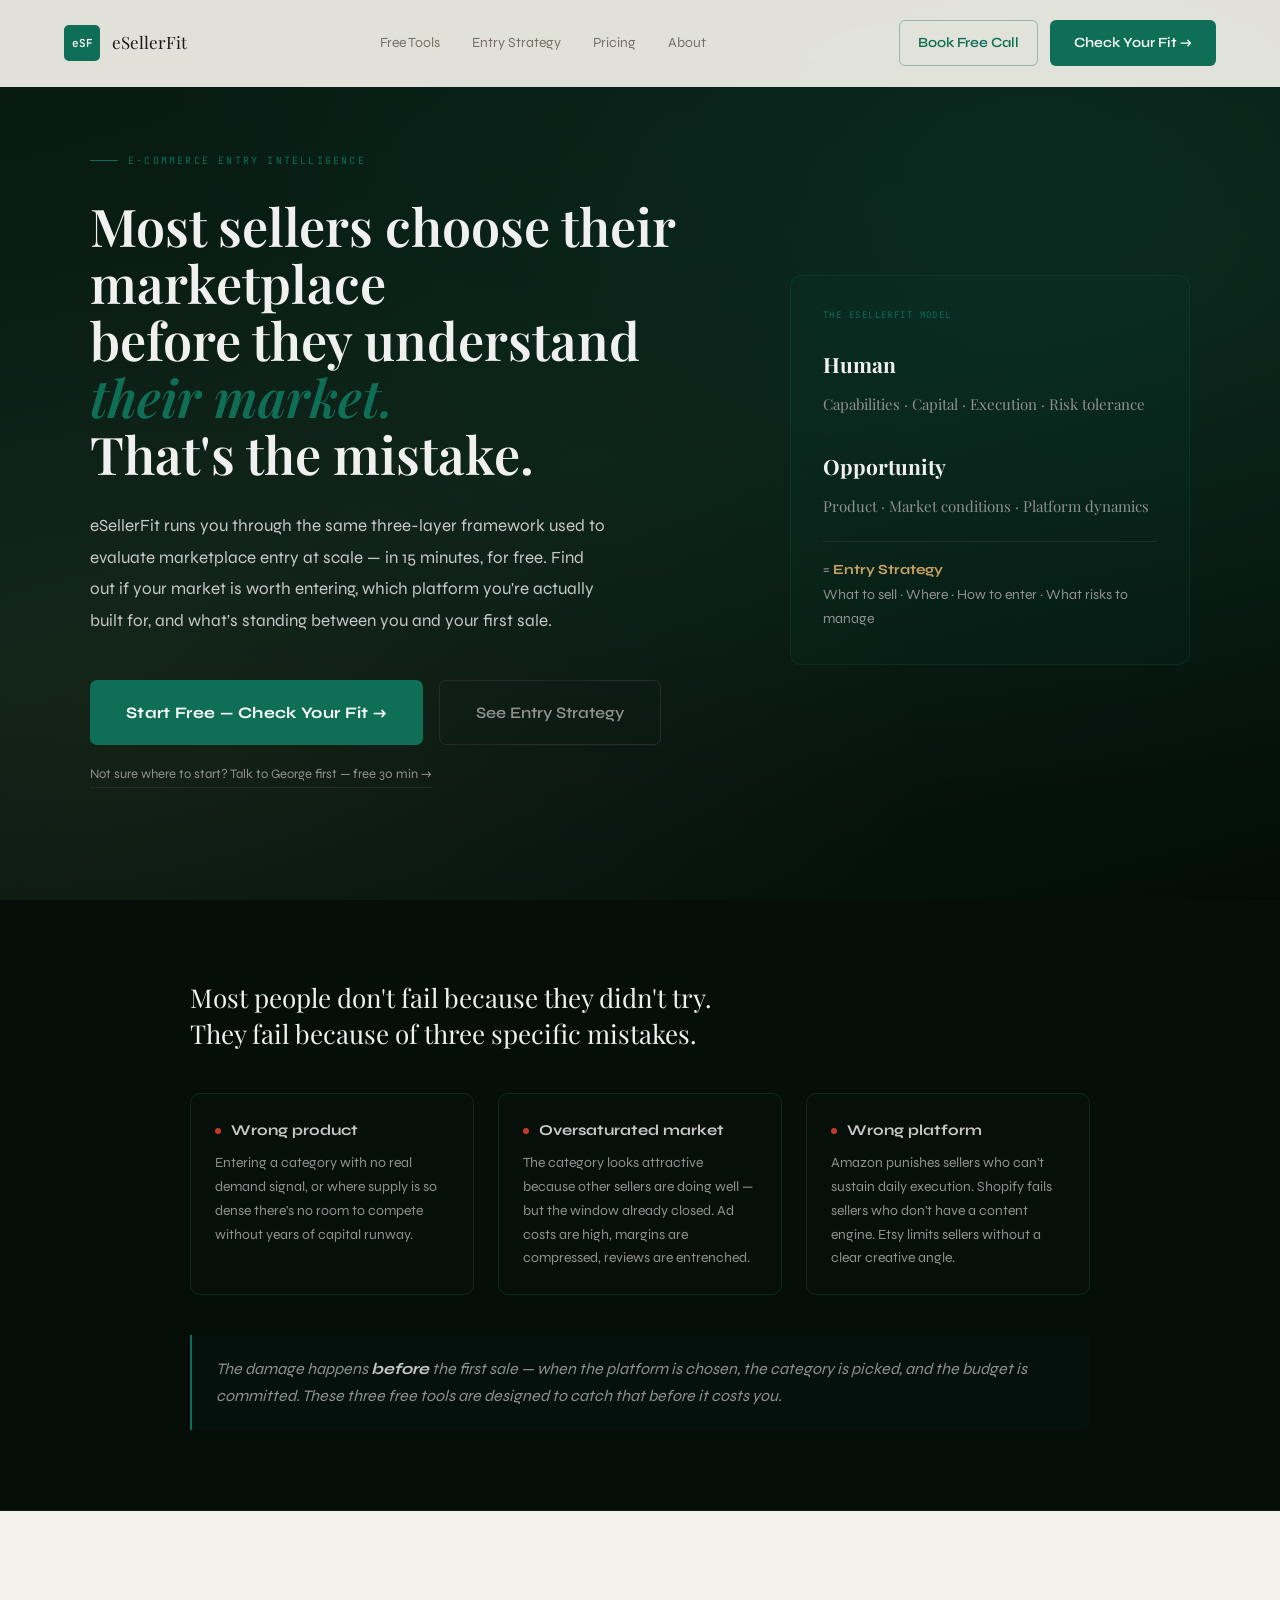
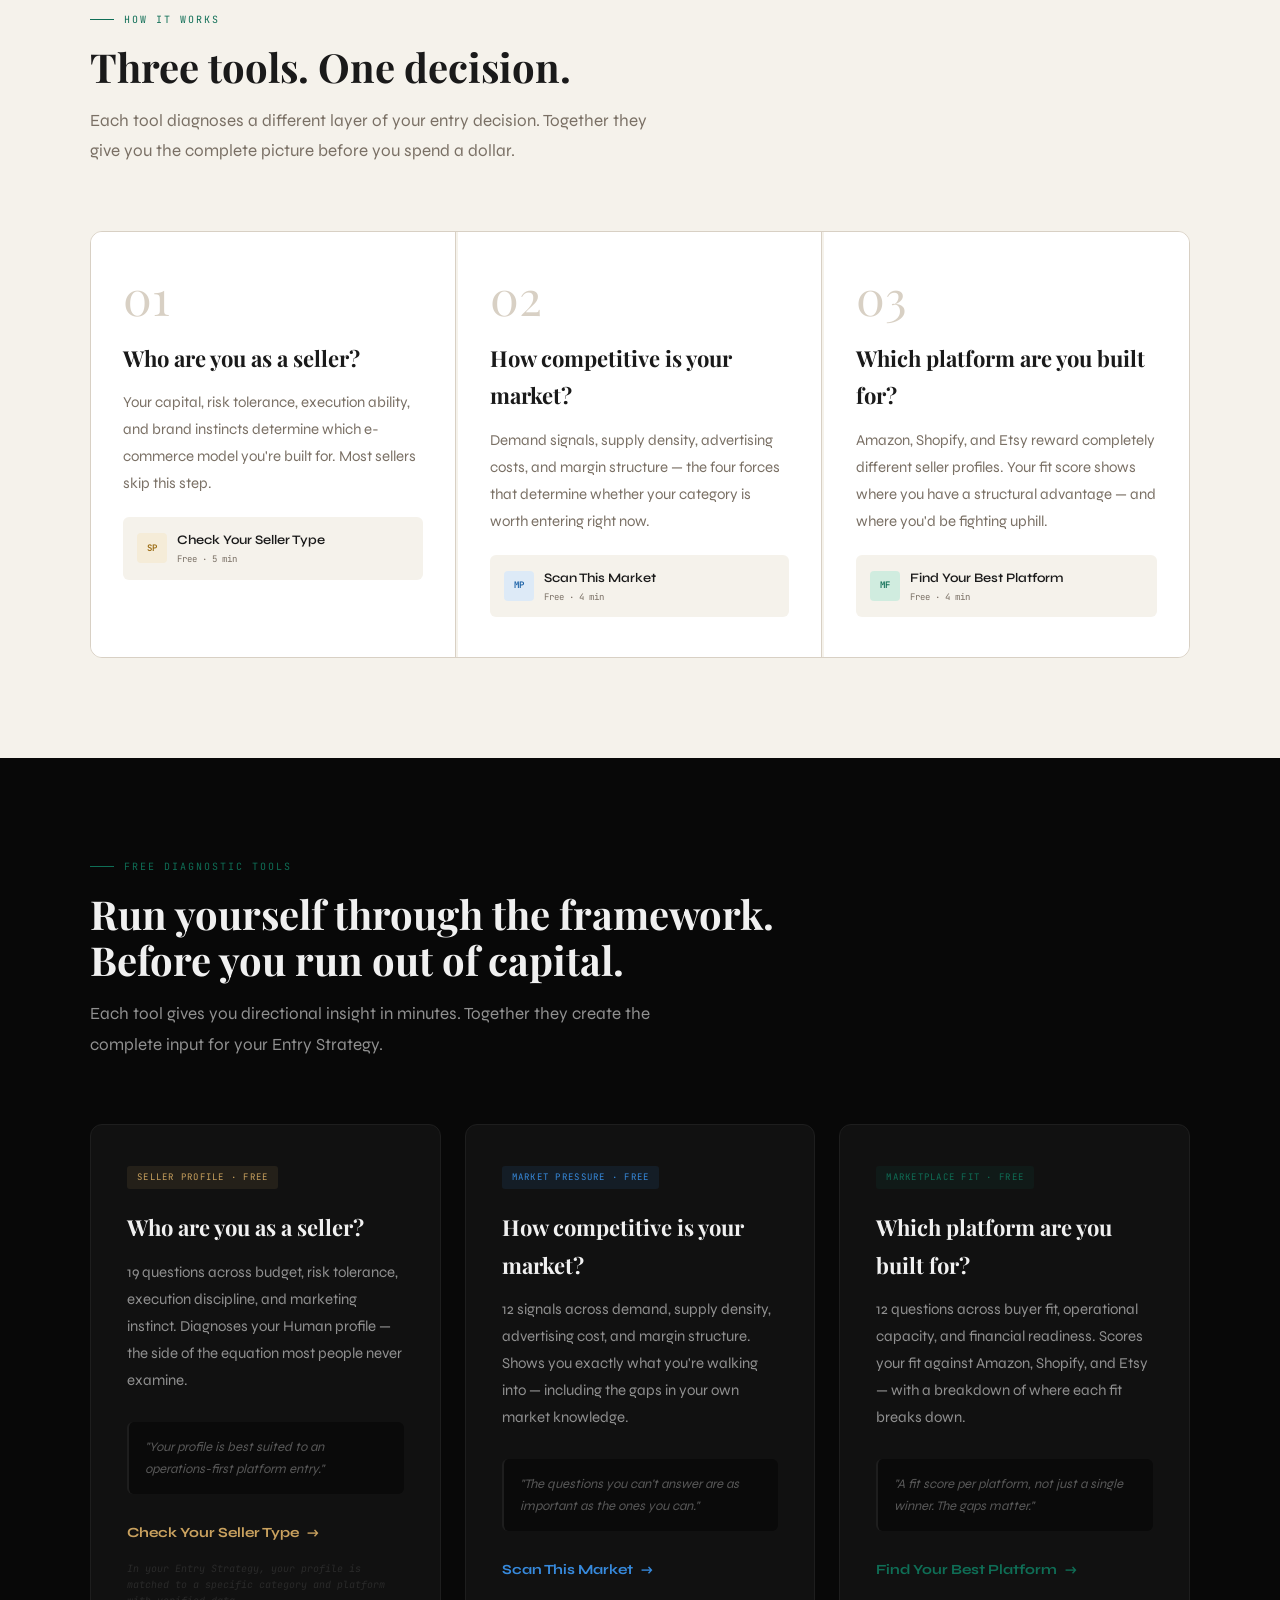
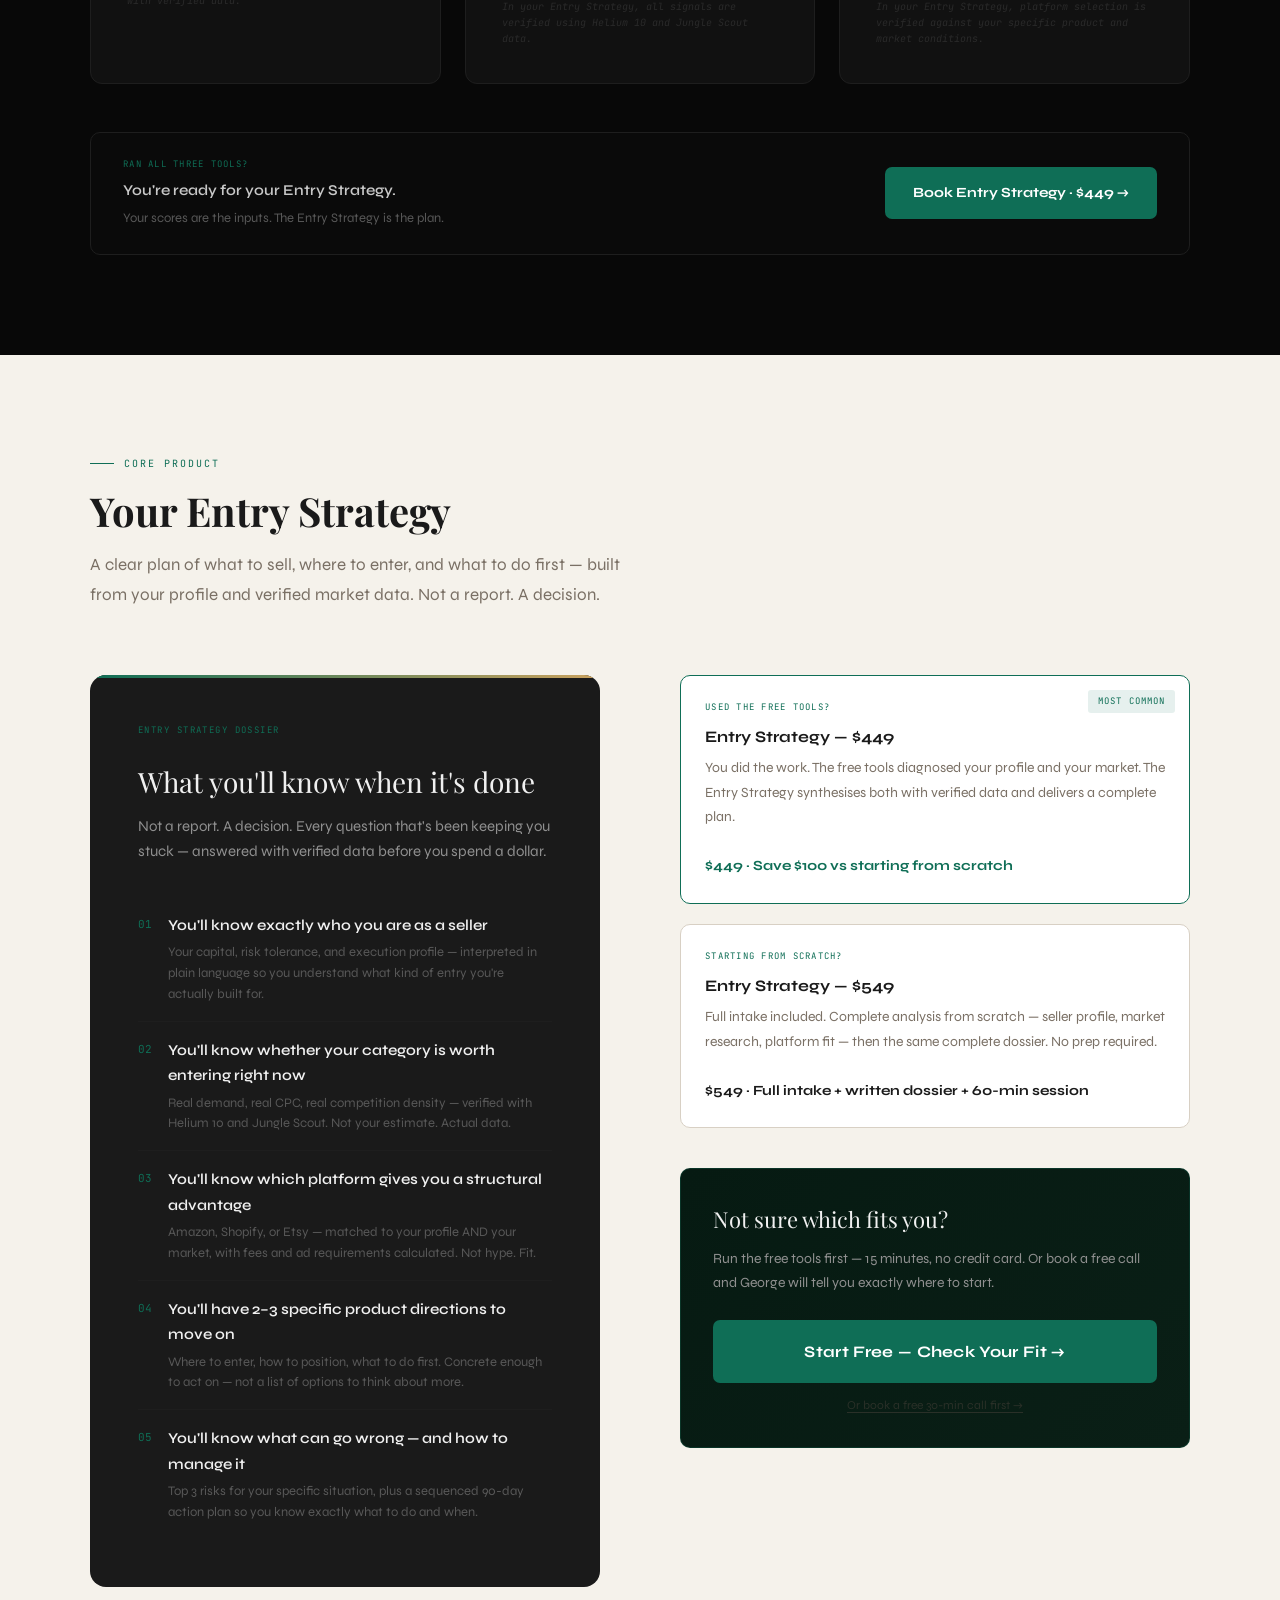
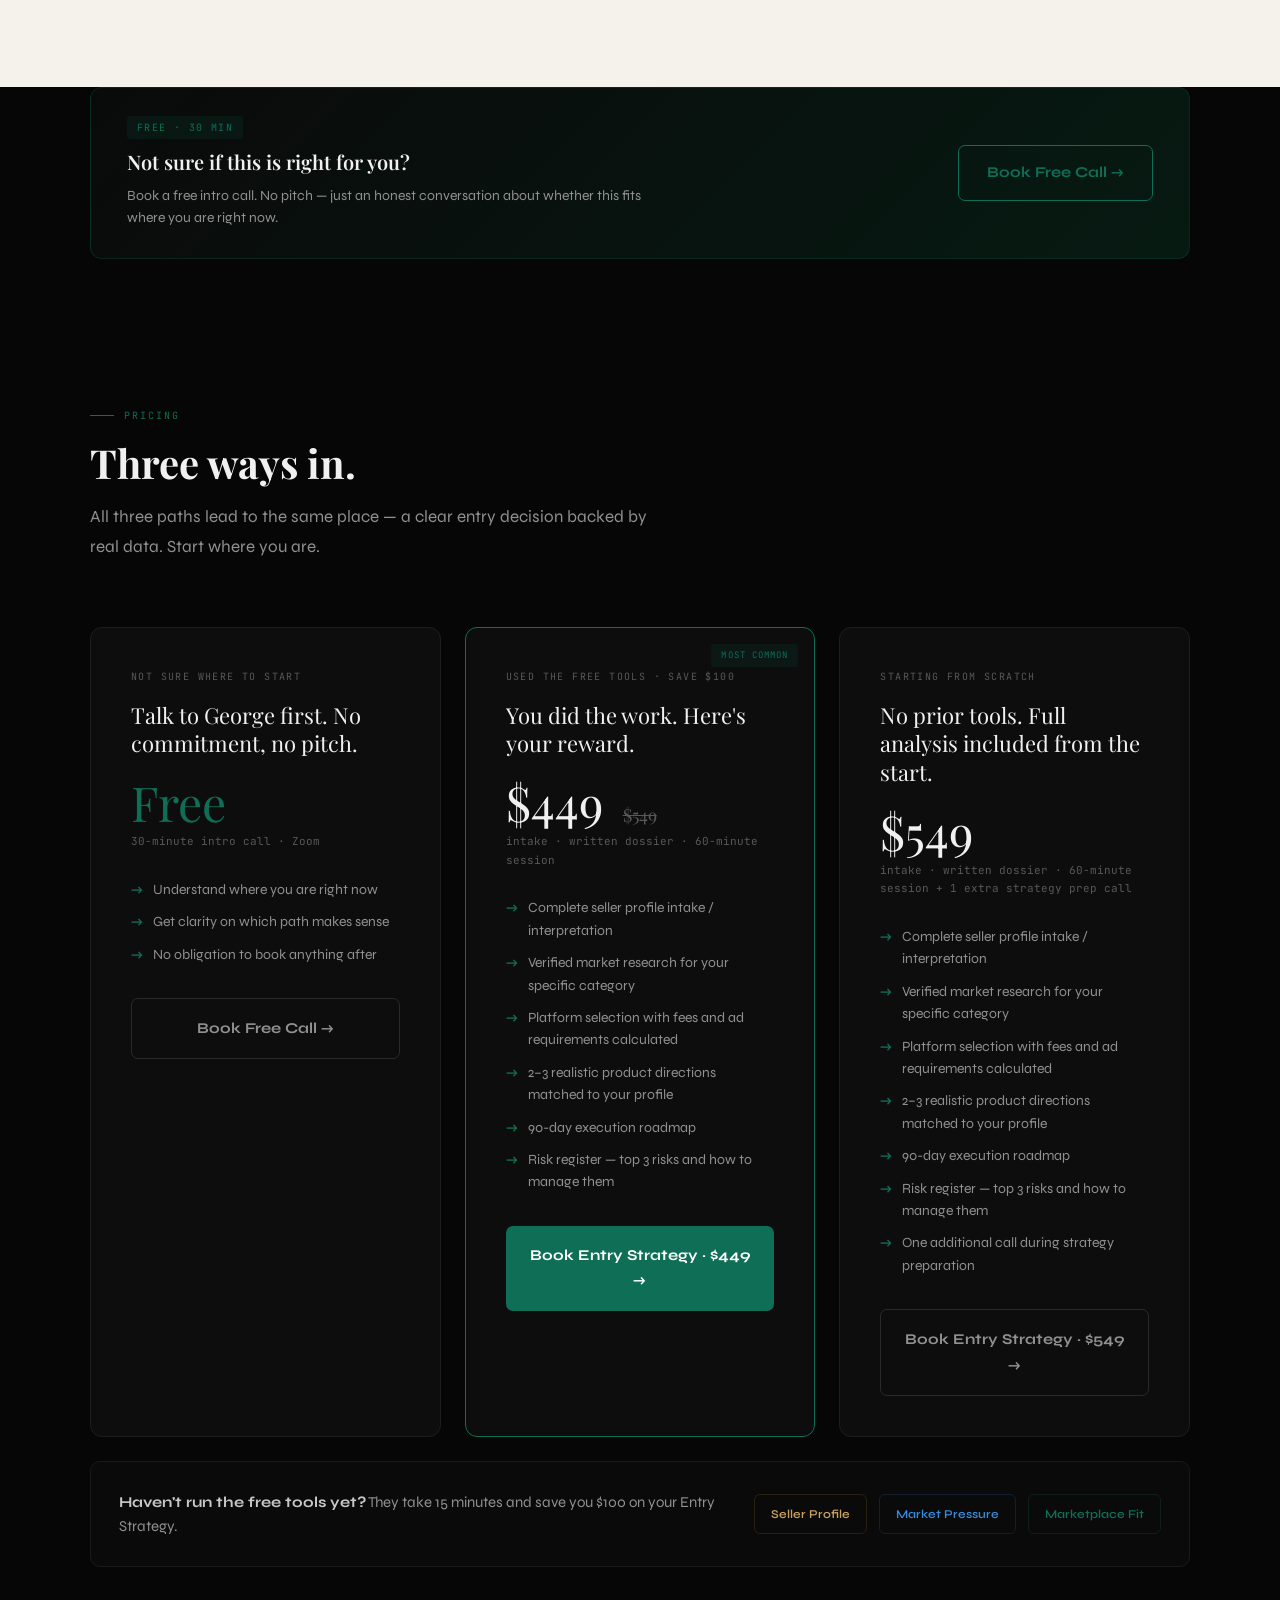
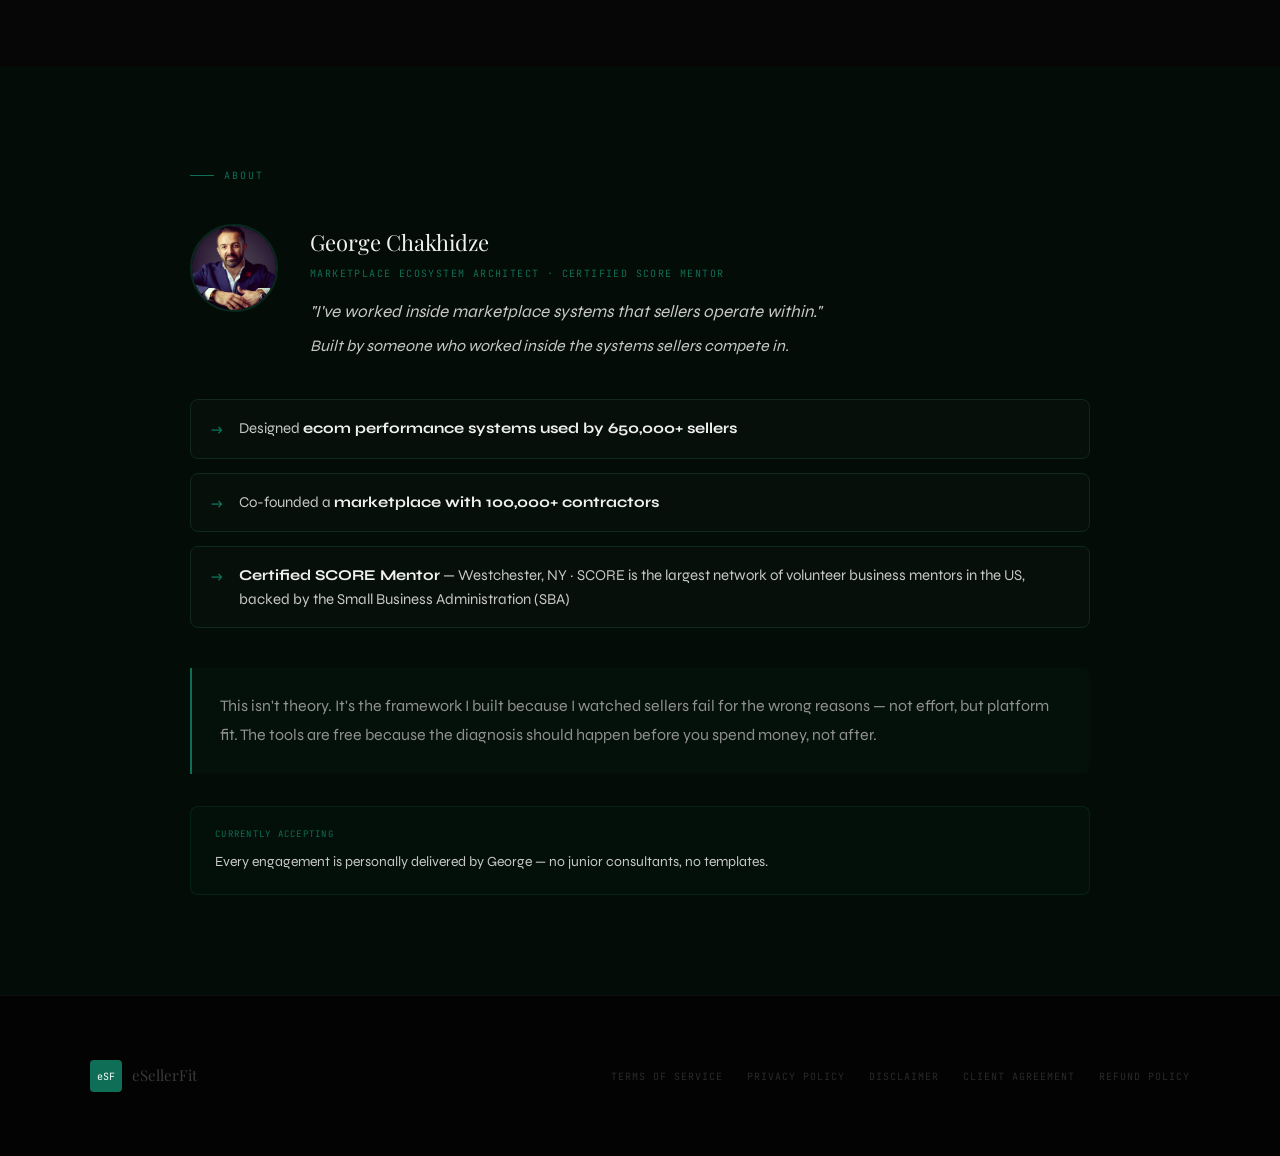
==== commit 3fc1da3e: "Update index.html" ====
--- a/index.html
+++ b/index.html
@@ -16,19 +16,19 @@
 <body>
 
 <nav id="mainNav">
-  <a class="nav-brand" href="./">
+  <a class="nav-brand" data-link="home" href="./">
     <div class="nav-logo">eSF</div>
     <div class="nav-name">eSellerFit</div>
   </a>
   <div class="nav-links">
-    <a href="#tools">Free Tools</a>
-    <a href="#strategy">Entry Strategy</a>
-    <a href="#pricing">Pricing</a>
-    <a href="#trust">About</a>
+    <a data-link="freeTools" href="#tools">Free Tools</a>
+    <a data-link="entryStrategySection" href="#strategy">Entry Strategy</a>
+    <a data-link="pricingSection" href="#pricing">Pricing</a>
+    <a data-link="aboutSection" href="#trust">About</a>
   </div>
   <div style="display:flex;align-items:center;gap:12px;">
-    <a href="https://esellerfit.com/booking-free-call-v2.html" class="nav-intro">Book Free Call</a>
-    <a href="#tools" class="nav-cta">Check Your Fit →</a>
+    <a data-link="freeCallBookingPage" href="https://esellerfit.com/booking-free-call-v2.html" class="nav-intro">Book Free Call</a>
+    <a data-link="freeTools" href="#tools" class="nav-cta">Check Your Fit →</a>
   </div>
 </nav>
 
@@ -39,10 +39,10 @@
       <h1 class="hero-title">Most sellers choose their marketplace<br>before they understand <em>their market.</em><br>That's the mistake.</h1>
       <p class="hero-sub">eSellerFit runs you through the same three-layer framework used to evaluate marketplace entry at scale — in 15 minutes, for free. Find out if your market is worth entering, which platform you're actually built for, and what's standing between you and your first sale.</p>
       <div class="hero-actions">
-        <a href="#tools" class="btn-primary">Start Free — Check Your Fit →</a>
-        <a href="#strategy" class="btn-secondary">See Entry Strategy</a>
-      </div>
-      <a href="https://esellerfit.com/booking-free-call-v2.html" class="hero-intro-link">Not sure where to start? Talk to George first — free 30 min →</a>
+        <a data-link="freeTools" href="#tools" class="btn-primary">Start Free — Check Your Fit →</a>
+        <a data-link="entryStrategySection" href="#strategy" class="btn-secondary">See Entry Strategy</a>
+      </div>
+      <a data-link="freeCallBookingPage" href="https://esellerfit.com/booking-free-call-v2.html" class="hero-intro-link">Not sure where to start? Talk to George first — free 30 min →</a>
     </div>
     <div class="hero-formula">
       <div class="formula-label">The eSellerFit Model</div>
@@ -90,7 +90,7 @@
         <div class="col-num">01</div>
         <h3 class="col-title">Who are you as a seller?</h3>
         <p class="col-body">Your capital, risk tolerance, execution ability, and brand instincts determine which e-commerce model you're built for. Most sellers skip this step.</p>
-        <a href="./seller-profile/" class="col-tool">
+        <a data-link="sellerProfileCalculator" href="./seller-profile/" class="col-tool">
           <div class="col-tool-icon" style="background:#f5ecd8;color:#9a6a10;">SP</div>
           <div>
             <div class="col-tool-name">Check Your Seller Type</div>
@@ -102,7 +102,7 @@
         <div class="col-num">02</div>
         <h3 class="col-title">How competitive is your market?</h3>
         <p class="col-body">Demand signals, supply density, advertising costs, and margin structure — the four forces that determine whether your category is worth entering right now.</p>
-        <a href="./market-pressure/" class="col-tool">
+        <a data-link="marketPressureCalculator" href="./market-pressure/" class="col-tool">
           <div class="col-tool-icon" style="background:#ddeaf7;color:#185FA5;">MP</div>
           <div>
             <div class="col-tool-name">Scan This Market</div>
@@ -114,7 +114,7 @@
         <div class="col-num">03</div>
         <h3 class="col-title">Which platform are you built for?</h3>
         <p class="col-body">Amazon, Shopify, and Etsy reward completely different seller profiles. Your fit score shows where you have a structural advantage — and where you'd be fighting uphill.</p>
-        <a href="./marketplace-fit/" class="col-tool">
+        <a data-link="marketplaceFitCalculator" href="./marketplace-fit/" class="col-tool">
           <div class="col-tool-icon" style="background:#d0ecdf;color:#0f6e56;">MF</div>
           <div>
             <div class="col-tool-name">Find Your Best Platform</div>
@@ -137,7 +137,7 @@
         <h3 class="tool-title">Who are you as a seller?</h3>
         <p class="tool-body">19 questions across budget, risk tolerance, execution discipline, and marketing instinct. Diagnoses your Human profile — the side of the equation most people never examine.</p>
         <div class="tool-output">"Your profile is best suited to an operations-first platform entry."</div>
-        <a href="./seller-profile/" class="tool-link" style="color:#caa25f;">Check Your Seller Type <span>→</span></a>
+        <a data-link="sellerProfileCalculator" href="./seller-profile/" class="tool-link" style="color:#caa25f;">Check Your Seller Type <span>→</span></a>
         <div class="tool-bridge">In your Entry Strategy, your profile is matched to a specific category and platform with verified data.</div>
       </div>
       <div class="tool-card">
@@ -145,7 +145,7 @@
         <h3 class="tool-title">How competitive is your market?</h3>
         <p class="tool-body">12 signals across demand, supply density, advertising cost, and margin structure. Shows you exactly what you're walking into — including the gaps in your own market knowledge.</p>
         <div class="tool-output">"The questions you can't answer are as important as the ones you can."</div>
-        <a href="./market-pressure/" class="tool-link" style="color:#378add;">Scan This Market <span>→</span></a>
+        <a data-link="marketPressureCalculator" href="./market-pressure/" class="tool-link" style="color:#378add;">Scan This Market <span>→</span></a>
         <div class="tool-bridge">In your Entry Strategy, all signals are verified using Helium 10 and Jungle Scout data.</div>
       </div>
       <div class="tool-card">
@@ -153,7 +153,7 @@
         <h3 class="tool-title">Which platform are you built for?</h3>
         <p class="tool-body">12 questions across buyer fit, operational capacity, and financial readiness. Scores your fit against Amazon, Shopify, and Etsy — with a breakdown of where each fit breaks down.</p>
         <div class="tool-output">"A fit score per platform, not just a single winner. The gaps matter."</div>
-        <a href="./marketplace-fit/" class="tool-link" style="color:#0f6e56;">Find Your Best Platform <span>→</span></a>
+        <a data-link="marketplaceFitCalculator" href="./marketplace-fit/" class="tool-link" style="color:#0f6e56;">Find Your Best Platform <span>→</span></a>
         <div class="tool-bridge">In your Entry Strategy, platform selection is verified against your specific product and market conditions.</div>
       </div>
     </div>
@@ -164,7 +164,7 @@
         <div style="font-size:15px;color:var(--dt2);font-weight:600;">You're ready for your Entry Strategy.</div>
         <div style="font-size:13px;color:var(--dt4);margin-top:4px;">Your scores are the inputs. The Entry Strategy is the plan.</div>
       </div>
-      <a href="https://esellerfit.com/booking-paid-v2.html" style="padding:14px 28px;border-radius:7px;background:var(--teal);color:#fff;font-family:'Syne',sans-serif;font-size:14px;font-weight:700;text-decoration:none;white-space:nowrap;transition:background 0.2s;" onmouseover="this.style.background='#0f8a6a'" onmouseout="this.style.background='#0f6e56'">Book Entry Strategy · $449 →</a>
+      <a data-link="paidBookingPage" href="https://esellerfit.com/booking-paid-v2.html" style="padding:14px 28px;border-radius:7px;background:var(--teal);color:#fff;font-family:'Syne',sans-serif;font-size:14px;font-weight:700;text-decoration:none;white-space:nowrap;transition:background 0.2s;" onmouseover="this.style.background='#0f8a6a'" onmouseout="this.style.background='#0f6e56'">Book Entry Strategy · $449 →</a>
     </div>
   </div>
 </section>
@@ -180,26 +180,11 @@
       <div class="dossier-eyebrow">Entry Strategy Dossier</div>
       <div class="dossier-title">What you'll know when it's done</div>
       <div class="dossier-desc">Not a report. A decision. Every question that's been keeping you stuck — answered with verified data before you spend a dollar.</div>
-      <div class="dossier-item">
-        <div class="dossier-num">01</div>
-        <div><div class="dossier-item-title">You'll know exactly who you are as a seller</div><div class="dossier-item-desc">Your capital, risk tolerance, and execution profile — interpreted in plain language so you understand what kind of entry you're actually built for.</div></div>
-      </div>
-      <div class="dossier-item">
-        <div class="dossier-num">02</div>
-        <div><div class="dossier-item-title">You'll know whether your category is worth entering right now</div><div class="dossier-item-desc">Real demand, real CPC, real competition density — verified with Helium 10 and Jungle Scout. Not your estimate. Actual data.</div></div>
-      </div>
-      <div class="dossier-item">
-        <div class="dossier-num">03</div>
-        <div><div class="dossier-item-title">You'll know which platform gives you a structural advantage</div><div class="dossier-item-desc">Amazon, Shopify, or Etsy — matched to your profile AND your market, with fees and ad requirements calculated. Not hype. Fit.</div></div>
-      </div>
-      <div class="dossier-item">
-        <div class="dossier-num">04</div>
-        <div><div class="dossier-item-title">You'll have 2–3 specific product directions to move on</div><div class="dossier-item-desc">Where to enter, how to position, what to do first. Concrete enough to act on — not a list of options to think about more.</div></div>
-      </div>
-      <div class="dossier-item">
-        <div class="dossier-num">05</div>
-        <div><div class="dossier-item-title">You'll know what can go wrong — and how to manage it</div><div class="dossier-item-desc">Top 3 risks for your specific situation, plus a sequenced 90-day action plan so you know exactly what to do and when.</div></div>
-      </div>
+      <div class="dossier-item"><div class="dossier-num">01</div><div><div class="dossier-item-title">You'll know exactly who you are as a seller</div><div class="dossier-item-desc">Your capital, risk tolerance, and execution profile — interpreted in plain language so you understand what kind of entry you're actually built for.</div></div></div>
+      <div class="dossier-item"><div class="dossier-num">02</div><div><div class="dossier-item-title">You'll know whether your category is worth entering right now</div><div class="dossier-item-desc">Real demand, real CPC, real competition density — verified with Helium 10 and Jungle Scout. Not your estimate. Actual data.</div></div></div>
+      <div class="dossier-item"><div class="dossier-num">03</div><div><div class="dossier-item-title">You'll know which platform gives you a structural advantage</div><div class="dossier-item-desc">Amazon, Shopify, or Etsy — matched to your profile AND your market, with fees and ad requirements calculated. Not hype. Fit.</div></div></div>
+      <div class="dossier-item"><div class="dossier-num">04</div><div><div class="dossier-item-title">You'll have 2–3 specific product directions to move on</div><div class="dossier-item-desc">Where to enter, how to position, what to do first. Concrete enough to act on — not a list of options to think about more.</div></div></div>
+      <div class="dossier-item"><div class="dossier-num">05</div><div><div class="dossier-item-title">You'll know what can go wrong — and how to manage it</div><div class="dossier-item-desc">Top 3 risks for your specific situation, plus a sequenced 90-day action plan so you know exactly what to do and when.</div></div></div>
     </div>
     <div class="strategy-right">
       <div class="strategy-paths">
@@ -218,9 +203,9 @@
       <div class="strategy-cta">
         <div class="strategy-cta-title">Not sure which fits you?</div>
         <div class="strategy-cta-sub">Run the free tools first — 15 minutes, no credit card. Or book a free call and George will tell you exactly where to start.</div>
-        <a href="#tools" class="strategy-cta-btn">Start Free — Check Your Fit →</a>
+        <a data-link="freeTools" href="#tools" class="strategy-cta-btn">Start Free — Check Your Fit →</a>
         <div class="strategy-cta-note" style="margin-top:12px;">
-          <a href="https://esellerfit.com/booking-free-call-v2.html" style="color:#2a3028;font-size:12px;text-decoration:none;border-bottom:1px solid #2a3028;">Or book a free 30-min call first →</a>
+          <a data-link="freeCallBookingPage" href="https://esellerfit.com/booking-free-call-v2.html" style="color:#2a3028;font-size:12px;text-decoration:none;border-bottom:1px solid #2a3028;">Or book a free 30-min call first →</a>
         </div>
       </div>
     </div>
@@ -234,7 +219,7 @@
       <strong class="intro-banner-title">Not sure if this is right for you?</strong>
       <p class="intro-banner-text">Book a free intro call. No pitch — just an honest conversation about whether this fits where you are right now.</p>
     </div>
-    <a href="https://esellerfit.com/booking-free-call-v2.html" class="intro-banner-btn">Book Free Call →</a>
+    <a data-link="freeCallBookingPage" href="https://esellerfit.com/booking-free-call-v2.html" class="intro-banner-btn">Book Free Call →</a>
   </div>
 </div>
 
@@ -245,7 +230,6 @@
     <p class="section-sub" style="color:var(--dt3)">All three paths lead to the same place — a clear entry decision backed by real data. Start where you are.</p>
 
     <div class="pricing-cards" style="grid-template-columns:repeat(3,1fr);">
-
       <div class="price-scenario">
         <div class="price-scenario-label">Not sure where to start</div>
         <div class="price-scenario-question">Talk to George first. No commitment, no pitch.</div>
@@ -256,7 +240,7 @@
           <li>Get clarity on which path makes sense</li>
           <li>No obligation to book anything after</li>
         </ul>
-        <a href="https://esellerfit.com/booking-free-call-v2.html" class="price-cta-btn outline">Book Free Call →</a>
+        <a data-link="freeCallBookingPage" href="https://esellerfit.com/booking-free-call-v2.html" class="price-cta-btn outline">Book Free Call →</a>
       </div>
 
       <div class="price-scenario featured">
@@ -272,7 +256,7 @@
           <li>90-day execution roadmap</li>
           <li>Risk register — top 3 risks and how to manage them</li>
         </ul>
-        <a href="https://esellerfit.com/booking-paid-v2.html" class="price-cta-btn">Book Entry Strategy · $449 →</a>
+        <a data-link="paidBookingPage" href="https://esellerfit.com/booking-paid-v2.html" class="price-cta-btn">Book Entry Strategy · $449 →</a>
       </div>
 
       <div class="price-scenario">
@@ -289,17 +273,16 @@
           <li>Risk register — top 3 risks and how to manage them</li>
           <li>One additional call during strategy preparation</li>
         </ul>
-        <a href="https://esellerfit.com/booking-paid-v2.html" class="price-cta-btn outline">Book Entry Strategy · $549 →</a>
-      </div>
-
+        <a data-link="paidBookingPage" href="https://esellerfit.com/booking-paid-v2.html" class="price-cta-btn outline">Book Entry Strategy · $549 →</a>
+      </div>
     </div>
 
     <div class="free-tools-note">
       <div class="free-tools-note-text"><strong>Haven't run the free tools yet?</strong> They take 15 minutes and save you $100 on your Entry Strategy.</div>
       <div class="free-tools-note-links">
-        <a href="./seller-profile/" class="free-tool-pill" style="color:#caa25f;border-color:#2a2010;">Seller Profile</a>
-        <a href="./market-pressure/" class="free-tool-pill" style="color:#378add;border-color:#102030;">Market Pressure</a>
-        <a href="./marketplace-fit/" class="free-tool-pill" style="color:#0f6e56;border-color:#0d2018;">Marketplace Fit</a>
+        <a data-link="sellerProfileCalculator" href="./seller-profile/" class="free-tool-pill" style="color:#caa25f;border-color:#2a2010;">Seller Profile</a>
+        <a data-link="marketPressureCalculator" href="./market-pressure/" class="free-tool-pill" style="color:#378add;border-color:#102030;">Market Pressure</a>
+        <a data-link="marketplaceFitCalculator" href="./marketplace-fit/" class="free-tool-pill" style="color:#0f6e56;border-color:#0d2018;">Marketplace Fit</a>
       </div>
     </div>
   </div>
@@ -309,28 +292,18 @@
   <div class="trust-inner">
     <div class="section-eyebrow" style="color:var(--teal);margin-bottom:40px;">About</div>
     <div class="trust-person">
-      <img src="/gio.jpg" alt="Gio Chakhidze" class="trust-photo" onerror="this.style.display='none';document.getElementById('trust-placeholder').style.display='flex';">
-      <div id="trust-placeholder" class="trust-photo-placeholder" style="display:none;">GC</div>
+<img src="./assets/images/gio.jpg" alt="George Chakhidze" class="trust-photo" onerror="this.style.display='none';document.getElementById('trust-placeholder').style.display='flex';">      <div id="trust-placeholder" class="trust-photo-placeholder" style="display:none;">GC</div>
       <div>
-        <div class="trust-name">Gio Chakhidze</div>
+        <div class="trust-name">George Chakhidze</div>
         <div class="trust-title">Marketplace Ecosystem Architect · Certified SCORE Mentor</div>
         <div class="trust-tagline" style="font-style:italic;font-size:17px;color:var(--dt2);line-height:1.6;margin-bottom:6px;">"I've worked inside marketplace systems that sellers operate within."</div>
         <div class="trust-tagline">Built by someone who worked inside the systems sellers compete in.</div>
       </div>
     </div>
     <div class="trust-creds">
-      <div class="trust-cred">
-        <div class="trust-cred-arrow">→</div>
-        <div class="trust-cred-text">Designed <strong>ecom performance systems used by 650,000+ sellers</strong></div>
-      </div>
-      <div class="trust-cred">
-        <div class="trust-cred-arrow">→</div>
-        <div class="trust-cred-text">Co-founded a <strong>marketplace with 100,000+ contractors</strong></div>
-      </div>
-      <div class="trust-cred">
-        <div class="trust-cred-arrow">→</div>
-        <div class="trust-cred-text"><strong>Certified SCORE Mentor</strong> — Westchester, NY · SCORE is the largest network of volunteer business mentors in the US, backed by the Small Business Administration (SBA)</div>
-      </div>
+      <div class="trust-cred"><div class="trust-cred-arrow">→</div><div class="trust-cred-text">Designed <strong>ecom performance systems used by 650,000+ sellers</strong></div></div>
+      <div class="trust-cred"><div class="trust-cred-arrow">→</div><div class="trust-cred-text">Co-founded a <strong>marketplace with 100,000+ contractors</strong></div></div>
+      <div class="trust-cred"><div class="trust-cred-arrow">→</div><div class="trust-cred-text"><strong>Certified SCORE Mentor</strong> — Westchester, NY · SCORE is the largest network of volunteer business mentors in the US, backed by the Small Business Administration (SBA)</div></div>
     </div>
     <div class="trust-closing">
       This isn't theory. It's the framework I built because I watched sellers fail for the wrong reasons — not effort, but platform fit. The tools are free because the diagnosis should happen before you spend money, not after.
@@ -338,7 +311,7 @@
 
     <div style="margin-top:32px;padding:20px 24px;border:1px solid rgba(15,110,86,0.2);border-radius:8px;background:rgba(15,110,86,0.04);">
       <div style="font-family:'JetBrains Mono',monospace;font-size:9px;text-transform:uppercase;letter-spacing:0.14em;color:var(--teal);margin-bottom:8px;">Currently accepting</div>
-      <div style="font-size:14px;color:var(--dt2);line-height:1.7;">Accepting first 10 clients at launch pricing. Every engagement is personally delivered by Gio — no junior consultants, no templates.</div>
+      <div style="font-size:14px;color:var(--dt2);line-height:1.7;">Every engagement is personally delivered by George — no junior consultants, no templates.</div>
     </div>
   </div>
 </section>
@@ -350,11 +323,11 @@
       <div class="footer-name">eSellerFit</div>
     </div>
     <div class="footer-links">
-      <a href="https://esellerfit.com/legal/terms.html">Terms of Service</a>
-      <a href="https://esellerfit.com/legal/privacy.html">Privacy Policy</a>
-      <a href="https://esellerfit.com/legal/disclaimer.html">Disclaimer</a>
-      <a href="https://esellerfit.com/legal/client-agreement.html">Client Agreement</a>
-      <a href="https://esellerfit.com/legal/refund-policy.html">Refund Policy</a>
+      <a data-legal="terms" href="https://esellerfit.com/legal/terms.html">Terms of Service</a>
+      <a data-legal="privacy" href="https://esellerfit.com/legal/privacy.html">Privacy Policy</a>
+      <a data-legal="disclaimer" href="https://esellerfit.com/legal/disclaimer.html">Disclaimer</a>
+      <a data-legal="clientAgreement" href="https://esellerfit.com/legal/client-agreement.html">Client Agreement</a>
+      <a data-legal="refundPolicy" href="https://esellerfit.com/legal/refund-policy.html">Refund Policy</a>
     </div>
   </div>
 </footer>
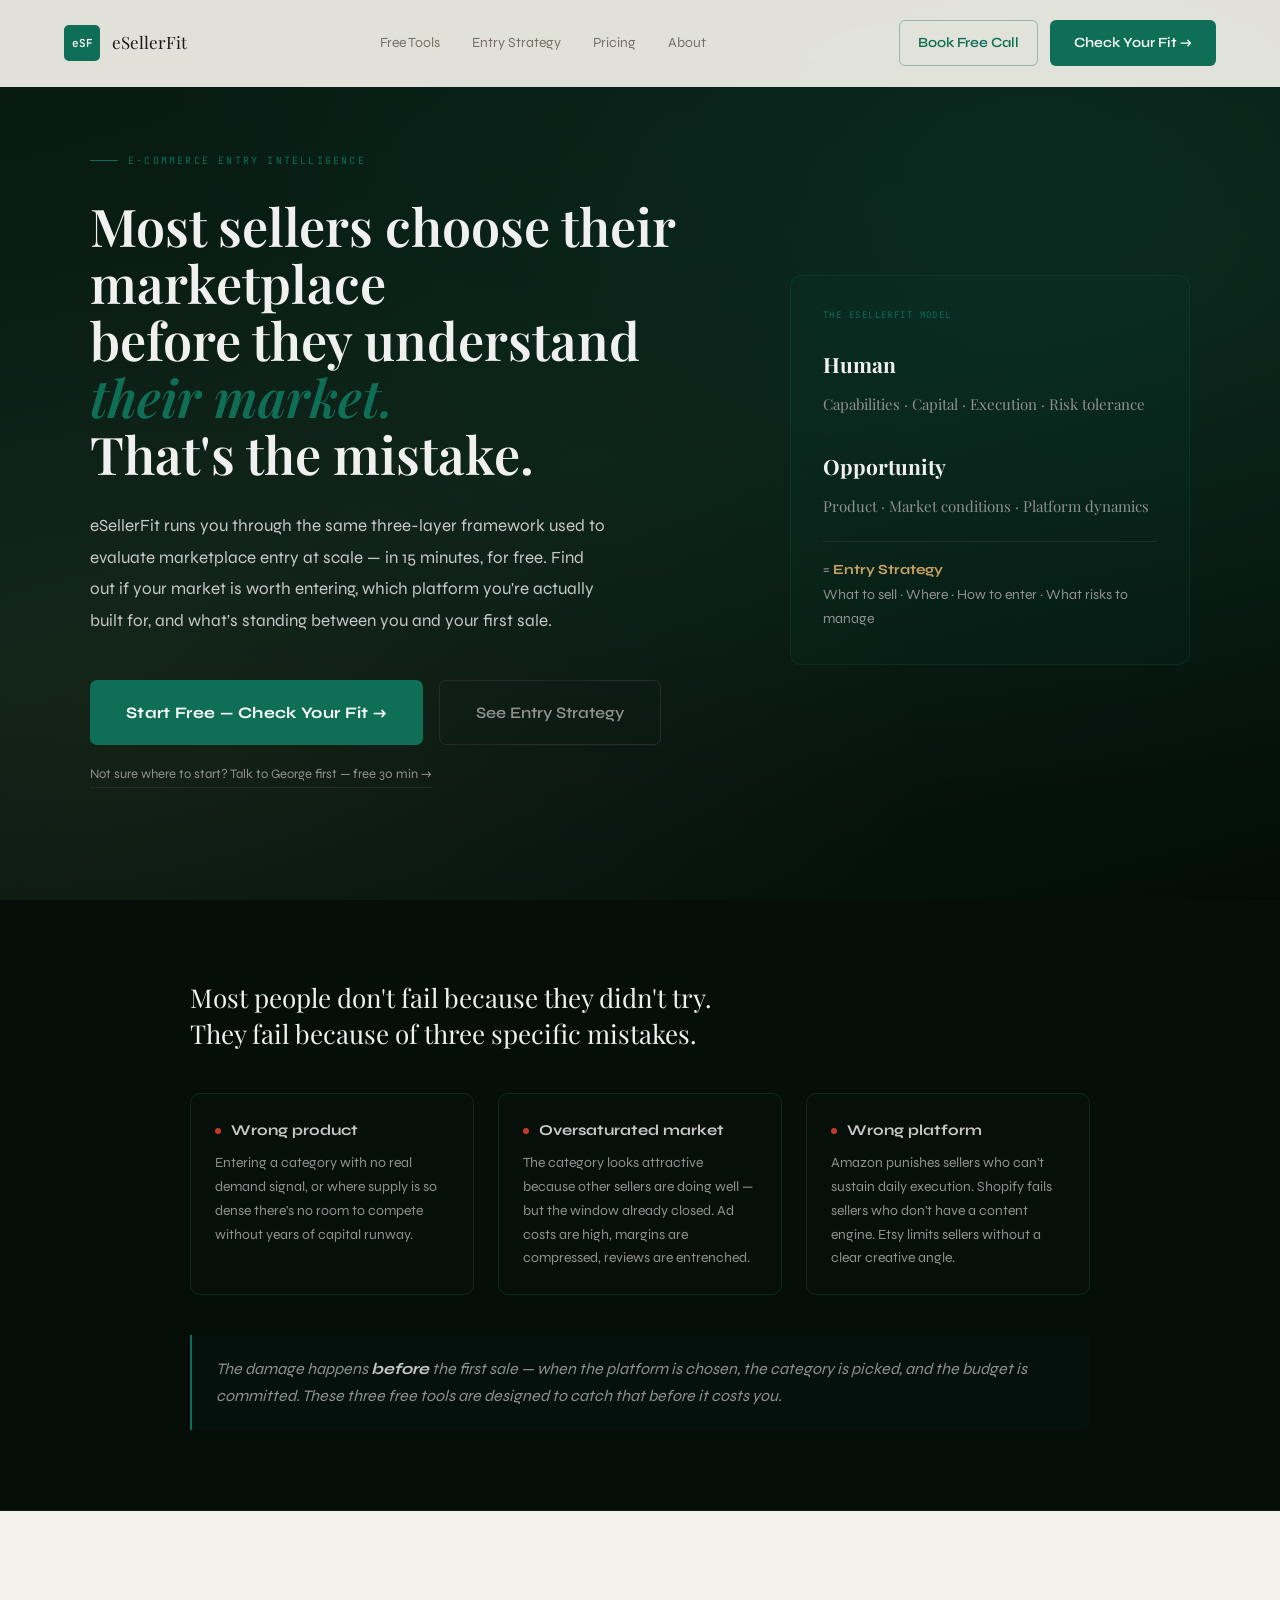
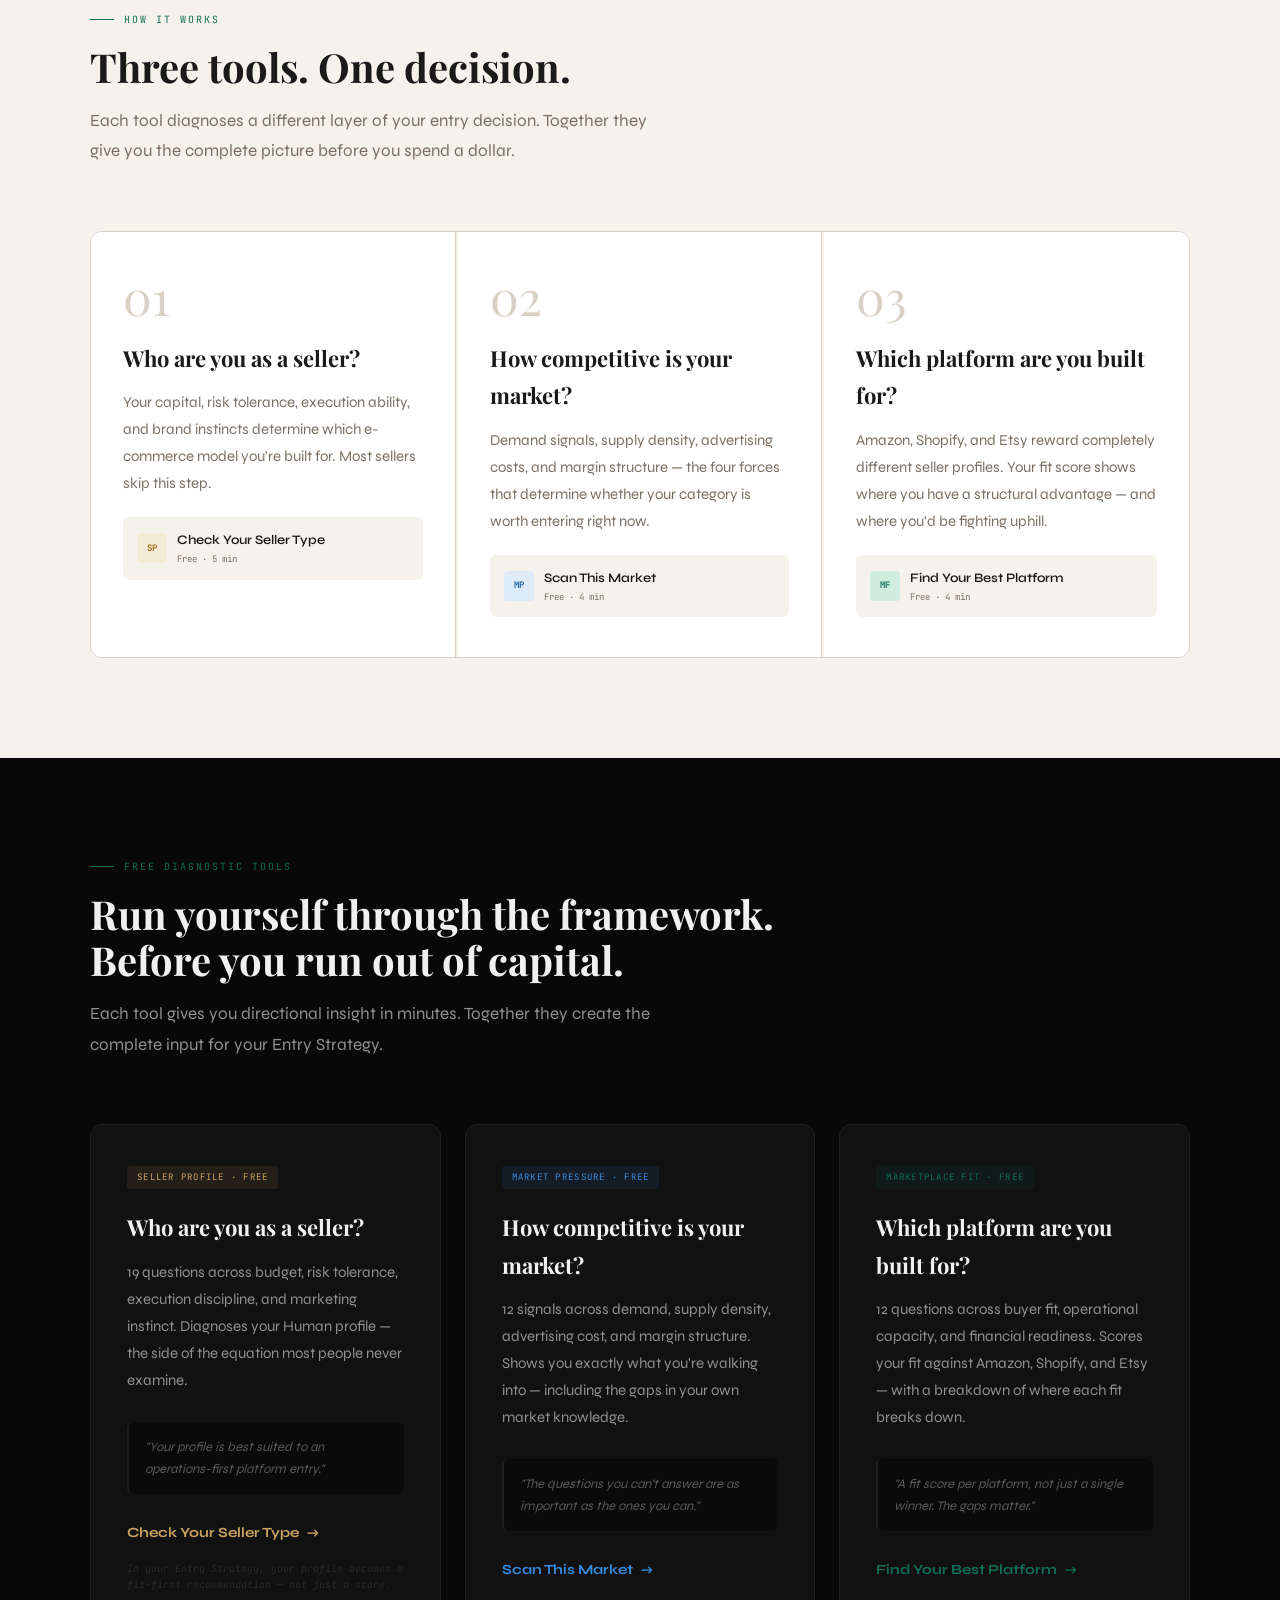
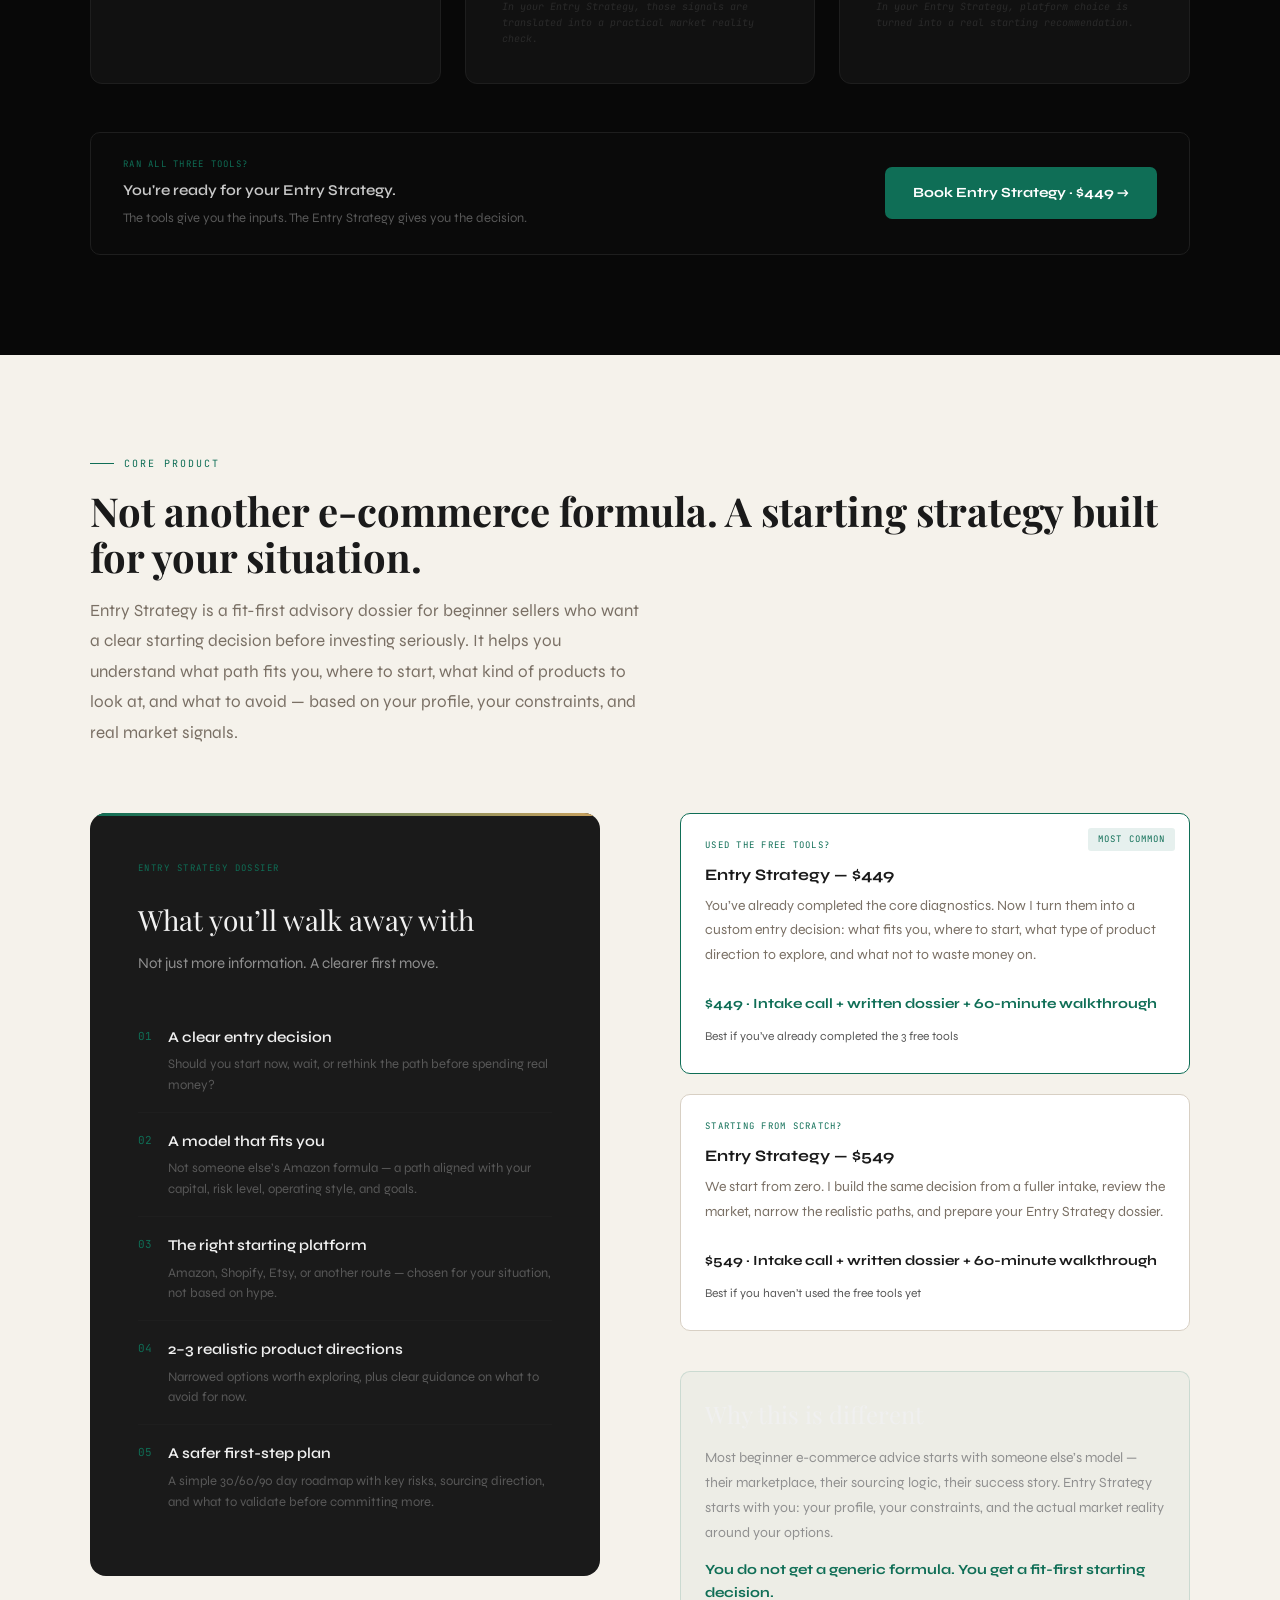
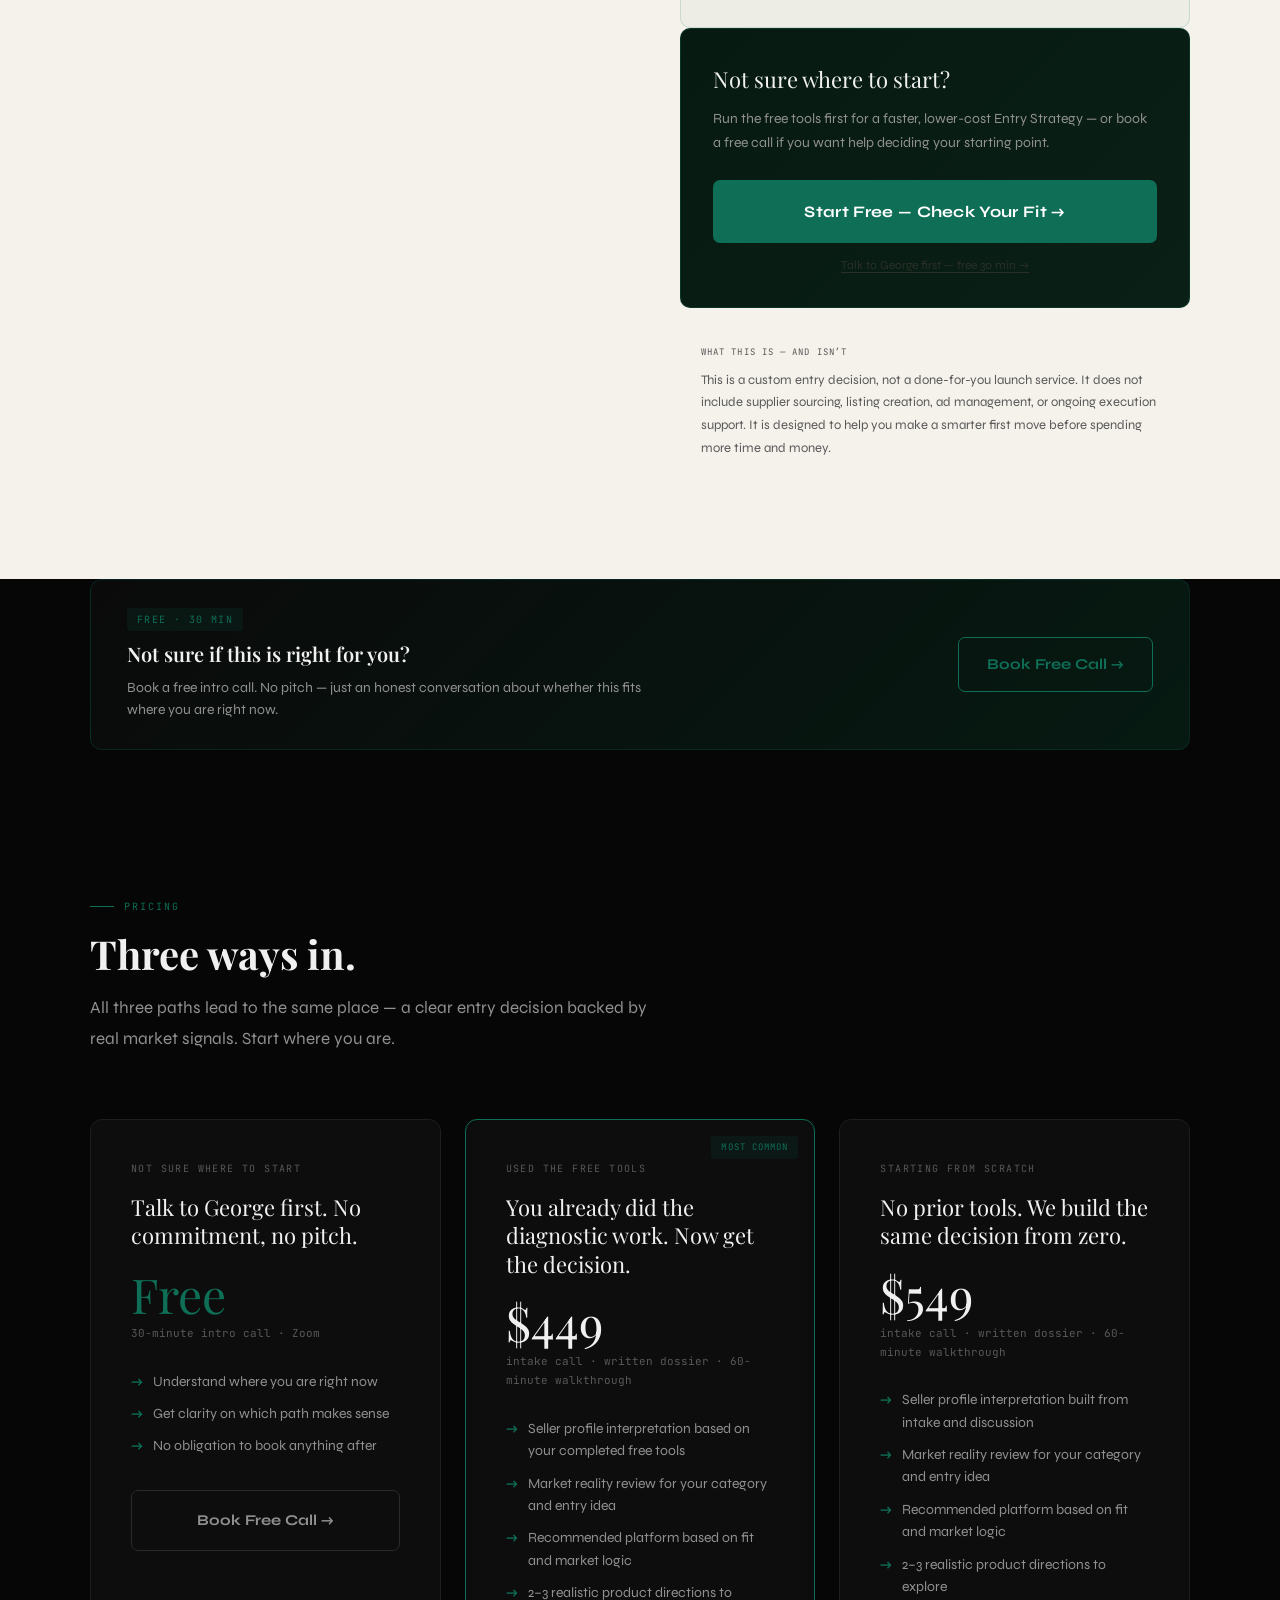
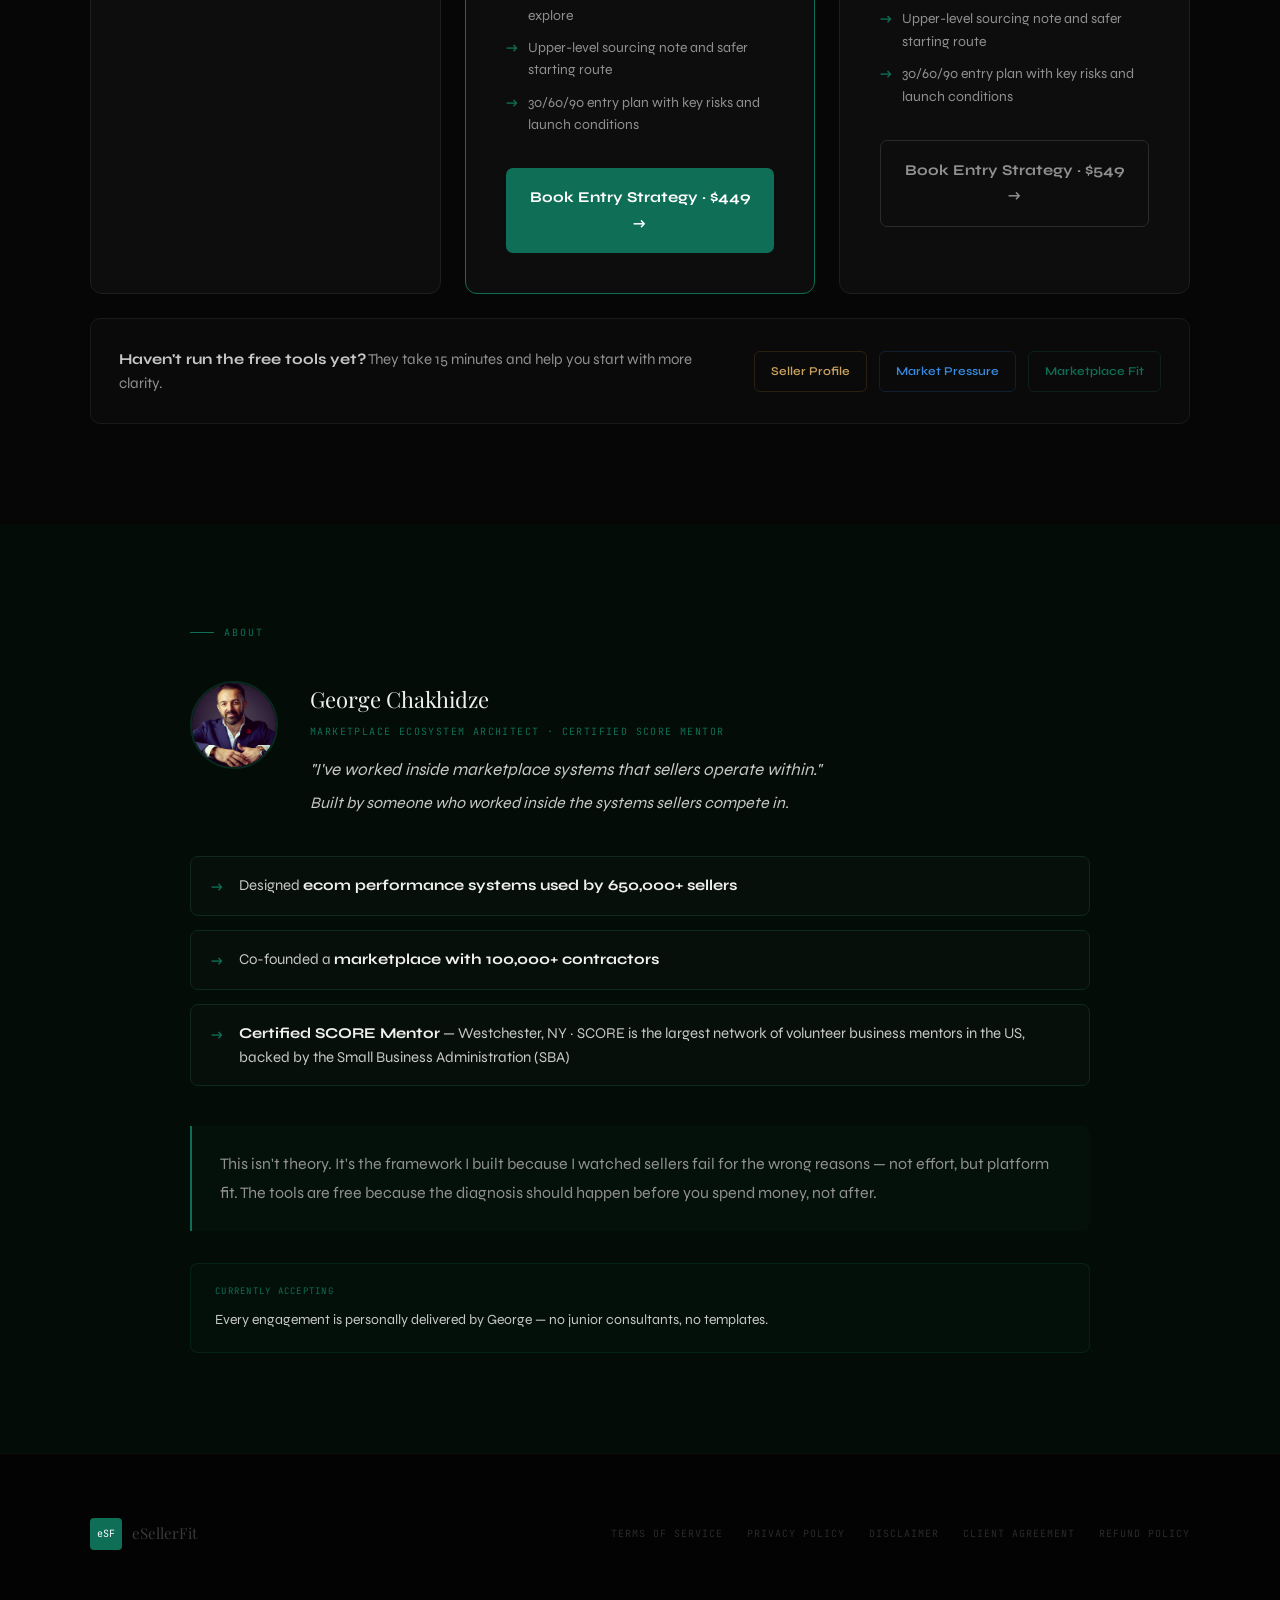
==== commit af5b9047: "Update index.html" ====
--- a/index.html
+++ b/index.html
@@ -138,7 +138,7 @@
         <p class="tool-body">19 questions across budget, risk tolerance, execution discipline, and marketing instinct. Diagnoses your Human profile — the side of the equation most people never examine.</p>
         <div class="tool-output">"Your profile is best suited to an operations-first platform entry."</div>
         <a data-link="sellerProfileCalculator" href="./seller-profile/" class="tool-link" style="color:#caa25f;">Check Your Seller Type <span>→</span></a>
-        <div class="tool-bridge">In your Entry Strategy, your profile is matched to a specific category and platform with verified data.</div>
+        <div class="tool-bridge">In your Entry Strategy, your profile becomes a fit-first recommendation — not just a score.</div>
       </div>
       <div class="tool-card">
         <div class="tool-tag" style="background:rgba(56,138,221,0.1);color:#378add;">Market Pressure · Free</div>
@@ -146,7 +146,7 @@
         <p class="tool-body">12 signals across demand, supply density, advertising cost, and margin structure. Shows you exactly what you're walking into — including the gaps in your own market knowledge.</p>
         <div class="tool-output">"The questions you can't answer are as important as the ones you can."</div>
         <a data-link="marketPressureCalculator" href="./market-pressure/" class="tool-link" style="color:#378add;">Scan This Market <span>→</span></a>
-        <div class="tool-bridge">In your Entry Strategy, all signals are verified using Helium 10 and Jungle Scout data.</div>
+        <div class="tool-bridge">In your Entry Strategy, those signals are translated into a practical market reality check.</div>
       </div>
       <div class="tool-card">
         <div class="tool-tag" style="background:rgba(15,110,86,0.1);color:#0f6e56;">Marketplace Fit · Free</div>
@@ -154,7 +154,7 @@
         <p class="tool-body">12 questions across buyer fit, operational capacity, and financial readiness. Scores your fit against Amazon, Shopify, and Etsy — with a breakdown of where each fit breaks down.</p>
         <div class="tool-output">"A fit score per platform, not just a single winner. The gaps matter."</div>
         <a data-link="marketplaceFitCalculator" href="./marketplace-fit/" class="tool-link" style="color:#0f6e56;">Find Your Best Platform <span>→</span></a>
-        <div class="tool-bridge">In your Entry Strategy, platform selection is verified against your specific product and market conditions.</div>
+        <div class="tool-bridge">In your Entry Strategy, platform choice is turned into a real starting recommendation.</div>
       </div>
     </div>
 
@@ -162,9 +162,9 @@
       <div>
         <div style="font-family:'JetBrains Mono',monospace;font-size:9px;text-transform:uppercase;letter-spacing:0.14em;color:var(--teal);margin-bottom:6px;">Ran all three tools?</div>
         <div style="font-size:15px;color:var(--dt2);font-weight:600;">You're ready for your Entry Strategy.</div>
-        <div style="font-size:13px;color:var(--dt4);margin-top:4px;">Your scores are the inputs. The Entry Strategy is the plan.</div>
-      </div>
-      <a data-link="paidBookingPage" href="https://esellerfit.com/booking-paid-v2.html" style="padding:14px 28px;border-radius:7px;background:var(--teal);color:#fff;font-family:'Syne',sans-serif;font-size:14px;font-weight:700;text-decoration:none;white-space:nowrap;transition:background 0.2s;" onmouseover="this.style.background='#0f8a6a'" onmouseout="this.style.background='#0f6e56'">Book Entry Strategy · $449 →</a>
+        <div style="font-size:13px;color:var(--dt4);margin-top:4px;">The tools give you the inputs. The Entry Strategy gives you the decision.</div>
+      </div>
+      <a data-link="paidBookingPage449" href="https://esellerfit.com/booking/paid.html?plan=449" style="padding:14px 28px;border-radius:7px;background:var(--teal);color:#fff;font-family:'Syne',sans-serif;font-size:14px;font-weight:700;text-decoration:none;white-space:nowrap;transition:background 0.2s;" onmouseover="this.style.background='#0f8a6a'" onmouseout="this.style.background='#0f6e56'">Book Entry Strategy · $449 →</a>
     </div>
   </div>
 </section>
@@ -172,41 +172,99 @@
 <section class="strategy-section" id="strategy">
   <div class="section-inner">
     <div class="section-eyebrow">Core Product</div>
-    <h2 class="section-title">Your Entry Strategy</h2>
-    <p class="section-sub">A clear plan of what to sell, where to enter, and what to do first — built from your profile and verified market data. Not a report. A decision.</p>
-  </div>
+    <h2 class="section-title">Not another e-commerce formula. A starting strategy built for your situation.</h2>
+    <p class="section-sub">Entry Strategy is a fit-first advisory dossier for beginner sellers who want a clear starting decision before investing seriously. It helps you understand what path fits you, where to start, what kind of products to look at, and what to avoid — based on your profile, your constraints, and real market signals.</p>
+  </div>
+
   <div class="strategy-inner" style="max-width:1100px;margin:48px auto 0;">
     <div class="strategy-dossier">
       <div class="dossier-eyebrow">Entry Strategy Dossier</div>
-      <div class="dossier-title">What you'll know when it's done</div>
-      <div class="dossier-desc">Not a report. A decision. Every question that's been keeping you stuck — answered with verified data before you spend a dollar.</div>
-      <div class="dossier-item"><div class="dossier-num">01</div><div><div class="dossier-item-title">You'll know exactly who you are as a seller</div><div class="dossier-item-desc">Your capital, risk tolerance, and execution profile — interpreted in plain language so you understand what kind of entry you're actually built for.</div></div></div>
-      <div class="dossier-item"><div class="dossier-num">02</div><div><div class="dossier-item-title">You'll know whether your category is worth entering right now</div><div class="dossier-item-desc">Real demand, real CPC, real competition density — verified with Helium 10 and Jungle Scout. Not your estimate. Actual data.</div></div></div>
-      <div class="dossier-item"><div class="dossier-num">03</div><div><div class="dossier-item-title">You'll know which platform gives you a structural advantage</div><div class="dossier-item-desc">Amazon, Shopify, or Etsy — matched to your profile AND your market, with fees and ad requirements calculated. Not hype. Fit.</div></div></div>
-      <div class="dossier-item"><div class="dossier-num">04</div><div><div class="dossier-item-title">You'll have 2–3 specific product directions to move on</div><div class="dossier-item-desc">Where to enter, how to position, what to do first. Concrete enough to act on — not a list of options to think about more.</div></div></div>
-      <div class="dossier-item"><div class="dossier-num">05</div><div><div class="dossier-item-title">You'll know what can go wrong — and how to manage it</div><div class="dossier-item-desc">Top 3 risks for your specific situation, plus a sequenced 90-day action plan so you know exactly what to do and when.</div></div></div>
-    </div>
+      <div class="dossier-title">What you’ll walk away with</div>
+      <div class="dossier-desc">Not just more information. A clearer first move.</div>
+
+      <div class="dossier-item">
+        <div class="dossier-num">01</div>
+        <div>
+          <div class="dossier-item-title">A clear entry decision</div>
+          <div class="dossier-item-desc">Should you start now, wait, or rethink the path before spending real money?</div>
+        </div>
+      </div>
+
+      <div class="dossier-item">
+        <div class="dossier-num">02</div>
+        <div>
+          <div class="dossier-item-title">A model that fits you</div>
+          <div class="dossier-item-desc">Not someone else’s Amazon formula — a path aligned with your capital, risk level, operating style, and goals.</div>
+        </div>
+      </div>
+
+      <div class="dossier-item">
+        <div class="dossier-num">03</div>
+        <div>
+          <div class="dossier-item-title">The right starting platform</div>
+          <div class="dossier-item-desc">Amazon, Shopify, Etsy, or another route — chosen for your situation, not based on hype.</div>
+        </div>
+      </div>
+
+      <div class="dossier-item">
+        <div class="dossier-num">04</div>
+        <div>
+          <div class="dossier-item-title">2–3 realistic product directions</div>
+          <div class="dossier-item-desc">Narrowed options worth exploring, plus clear guidance on what to avoid for now.</div>
+        </div>
+      </div>
+
+      <div class="dossier-item">
+        <div class="dossier-num">05</div>
+        <div>
+          <div class="dossier-item-title">A safer first-step plan</div>
+          <div class="dossier-item-desc">A simple 30/60/90 day roadmap with key risks, sourcing direction, and what to validate before committing more.</div>
+        </div>
+      </div>
+    </div>
+
     <div class="strategy-right">
       <div class="strategy-paths">
         <div class="path-card featured" style="position:relative;border-color:var(--teal);">
           <div style="position:absolute;top:14px;right:14px;font-family:'JetBrains Mono',monospace;font-size:9px;text-transform:uppercase;letter-spacing:0.12em;color:var(--teal);background:rgba(15,110,86,0.1);padding:4px 10px;border-radius:3px;">Most common</div>
           <div class="path-label">Used the free tools?</div>
           <div class="path-title">Entry Strategy — $449</div>
-          <div class="path-flow">You did the work. The free tools diagnosed your profile and your market. The Entry Strategy synthesises both with verified data and delivers a complete plan.<br><br><strong style="color:var(--teal);">$449 · Save $100 vs starting from scratch</strong></div>
-        </div>
+          <div class="path-flow">
+            You’ve already completed the core diagnostics. Now I turn them into a custom entry decision: what fits you, where to start, what type of product direction to explore, and what not to waste money on.<br><br>
+            <strong style="color:var(--teal);">$449 · Intake call + written dossier + 60-minute walkthrough</strong><br>
+            <span style="display:inline-block;margin-top:10px;color:var(--dt4);font-size:12px;">Best if you’ve already completed the 3 free tools</span>
+          </div>
+        </div>
+
         <div class="path-card">
           <div class="path-label">Starting from scratch?</div>
           <div class="path-title">Entry Strategy — $549</div>
-          <div class="path-flow">Full intake included. Complete analysis from scratch — seller profile, market research, platform fit — then the same complete dossier. No prep required.<br><br><strong>$549 · Full intake + written dossier + 60-min session</strong></div>
-        </div>
-      </div>
+          <div class="path-flow">
+            We start from zero. I build the same decision from a fuller intake, review the market, narrow the realistic paths, and prepare your Entry Strategy dossier.<br><br>
+            <strong>$549 · Intake call + written dossier + 60-minute walkthrough</strong><br>
+            <span style="display:inline-block;margin-top:10px;color:var(--dt4);font-size:12px;">Best if you haven’t used the free tools yet</span>
+          </div>
+        </div>
+      </div>
+
+      <div style="margin-top:24px;padding:22px 24px;border:1px solid rgba(15,110,86,0.15);border-radius:10px;background:rgba(15,110,86,0.03);">
+        <div style="font-family:'Playfair Display',serif;font-size:24px;color:var(--dt1);margin-bottom:10px;">Why this is different</div>
+        <div style="font-size:14px;color:var(--dt3);line-height:1.8;">Most beginner e-commerce advice starts with someone else’s model — their marketplace, their sourcing logic, their success story. Entry Strategy starts with you: your profile, your constraints, and the actual market reality around your options.</div>
+        <div style="font-size:14px;color:var(--teal);font-weight:700;line-height:1.7;margin-top:12px;">You do not get a generic formula. You get a fit-first starting decision.</div>
+      </div>
+
       <div class="strategy-cta">
-        <div class="strategy-cta-title">Not sure which fits you?</div>
-        <div class="strategy-cta-sub">Run the free tools first — 15 minutes, no credit card. Or book a free call and George will tell you exactly where to start.</div>
+        <div class="strategy-cta-title">Not sure where to start?</div>
+        <div class="strategy-cta-sub">Run the free tools first for a faster, lower-cost Entry Strategy — or book a free call if you want help deciding your starting point.</div>
         <a data-link="freeTools" href="#tools" class="strategy-cta-btn">Start Free — Check Your Fit →</a>
         <div class="strategy-cta-note" style="margin-top:12px;">
-          <a data-link="freeCallBookingPage" href="https://esellerfit.com/booking-free-call-v2.html" style="color:#2a3028;font-size:12px;text-decoration:none;border-bottom:1px solid #2a3028;">Or book a free 30-min call first →</a>
-        </div>
+          <a data-link="freeCallBookingPage" href="https://esellerfit.com/booking-free-call-v2.html" style="color:#2a3028;font-size:12px;text-decoration:none;border-bottom:1px solid #2a3028;">Talk to George first — free 30 min →</a>
+        </div>
+      </div>
+
+      <div style="margin-top:18px;padding:18px 20px;border:1px solid rgba(255,255,255,0.06);border-radius:8px;background:rgba(255,255,255,0.02);">
+        <div style="font-family:'JetBrains Mono',monospace;font-size:9px;text-transform:uppercase;letter-spacing:0.12em;color:var(--dt4);margin-bottom:8px;">What this is — and isn’t</div>
+        <div style="font-size:13px;color:var(--dt4);line-height:1.75;">This is a custom entry decision, not a done-for-you launch service. It does not include supplier sourcing, listing creation, ad management, or ongoing execution support. It is designed to help you make a smarter first move before spending more time and money.</div>
       </div>
     </div>
   </div>
@@ -227,7 +285,7 @@
   <div class="section-inner">
     <div class="section-eyebrow" style="color:var(--teal)">Pricing</div>
     <h2 class="section-title" style="color:var(--dt1)">Three ways in.</h2>
-    <p class="section-sub" style="color:var(--dt3)">All three paths lead to the same place — a clear entry decision backed by real data. Start where you are.</p>
+    <p class="section-sub" style="color:var(--dt3)">All three paths lead to the same place — a clear entry decision backed by real market signals. Start where you are.</p>
 
     <div class="pricing-cards" style="grid-template-columns:repeat(3,1fr);">
       <div class="price-scenario">
@@ -244,41 +302,40 @@
       </div>
 
       <div class="price-scenario featured">
-        <div class="price-scenario-label">Used the free tools · Save $100</div>
-        <div class="price-scenario-question">You did the work. Here's your reward.</div>
-        <div class="price-scenario-amount">$449 <span style="font-size:18px;text-decoration:line-through;color:var(--dt4);margin-left:8px;">$549</span></div>
-        <div class="price-scenario-format">intake · written dossier · 60-minute session</div>
+        <div class="price-scenario-label">Used the free tools</div>
+        <div class="price-scenario-question">You already did the diagnostic work. Now get the decision.</div>
+        <div class="price-scenario-amount">$449</div>
+        <div class="price-scenario-format">intake call · written dossier · 60-minute walkthrough</div>
         <ul class="price-includes">
-          <li>Complete seller profile intake / interpretation</li>
-          <li>Verified market research for your specific category</li>
-          <li>Platform selection with fees and ad requirements calculated</li>
-          <li>2–3 realistic product directions matched to your profile</li>
-          <li>90-day execution roadmap</li>
-          <li>Risk register — top 3 risks and how to manage them</li>
+          <li>Seller profile interpretation based on your completed free tools</li>
+          <li>Market reality review for your category and entry idea</li>
+          <li>Recommended platform based on fit and market logic</li>
+          <li>2–3 realistic product directions to explore</li>
+          <li>Upper-level sourcing note and safer starting route</li>
+          <li>30/60/90 entry plan with key risks and launch conditions</li>
         </ul>
-        <a data-link="paidBookingPage" href="https://esellerfit.com/booking-paid-v2.html" class="price-cta-btn">Book Entry Strategy · $449 →</a>
+        <a data-link="paidBookingPage449" href="https://esellerfit.com/booking/paid.html?plan=449" class="price-cta-btn">Book Entry Strategy · $449 →</a>
       </div>
 
       <div class="price-scenario">
         <div class="price-scenario-label">Starting from scratch</div>
-        <div class="price-scenario-question">No prior tools. Full analysis included from the start.</div>
+        <div class="price-scenario-question">No prior tools. We build the same decision from zero.</div>
         <div class="price-scenario-amount">$549</div>
-        <div class="price-scenario-format">intake · written dossier · 60-minute session + 1 extra strategy prep call</div>
+        <div class="price-scenario-format">intake call · written dossier · 60-minute walkthrough</div>
         <ul class="price-includes">
-          <li>Complete seller profile intake / interpretation</li>
-          <li>Verified market research for your specific category</li>
-          <li>Platform selection with fees and ad requirements calculated</li>
-          <li>2–3 realistic product directions matched to your profile</li>
-          <li>90-day execution roadmap</li>
-          <li>Risk register — top 3 risks and how to manage them</li>
-          <li>One additional call during strategy preparation</li>
+          <li>Seller profile interpretation built from intake and discussion</li>
+          <li>Market reality review for your category and entry idea</li>
+          <li>Recommended platform based on fit and market logic</li>
+          <li>2–3 realistic product directions to explore</li>
+          <li>Upper-level sourcing note and safer starting route</li>
+          <li>30/60/90 entry plan with key risks and launch conditions</li>
         </ul>
-        <a data-link="paidBookingPage" href="https://esellerfit.com/booking-paid-v2.html" class="price-cta-btn outline">Book Entry Strategy · $549 →</a>
+        <a data-link="paidBookingPage549" href="https://esellerfit.com/booking/paid.html?plan=549" class="price-cta-btn outline">Book Entry Strategy · $549 →</a>
       </div>
     </div>
 
     <div class="free-tools-note">
-      <div class="free-tools-note-text"><strong>Haven't run the free tools yet?</strong> They take 15 minutes and save you $100 on your Entry Strategy.</div>
+      <div class="free-tools-note-text"><strong>Haven't run the free tools yet?</strong> They take 15 minutes and help you start with more clarity.</div>
       <div class="free-tools-note-links">
         <a data-link="sellerProfileCalculator" href="./seller-profile/" class="free-tool-pill" style="color:#caa25f;border-color:#2a2010;">Seller Profile</a>
         <a data-link="marketPressureCalculator" href="./market-pressure/" class="free-tool-pill" style="color:#378add;border-color:#102030;">Market Pressure</a>
@@ -292,7 +349,8 @@
   <div class="trust-inner">
     <div class="section-eyebrow" style="color:var(--teal);margin-bottom:40px;">About</div>
     <div class="trust-person">
-<img src="./assets/images/gio.jpg" alt="George Chakhidze" class="trust-photo" onerror="this.style.display='none';document.getElementById('trust-placeholder').style.display='flex';">      <div id="trust-placeholder" class="trust-photo-placeholder" style="display:none;">GC</div>
+      <img src="./assets/images/gio.jpg" alt="George Chakhidze" class="trust-photo" onerror="this.style.display='none';document.getElementById('trust-placeholder').style.display='flex';">
+      <div id="trust-placeholder" class="trust-photo-placeholder" style="display:none;">GC</div>
       <div>
         <div class="trust-name">George Chakhidze</div>
         <div class="trust-title">Marketplace Ecosystem Architect · Certified SCORE Mentor</div>
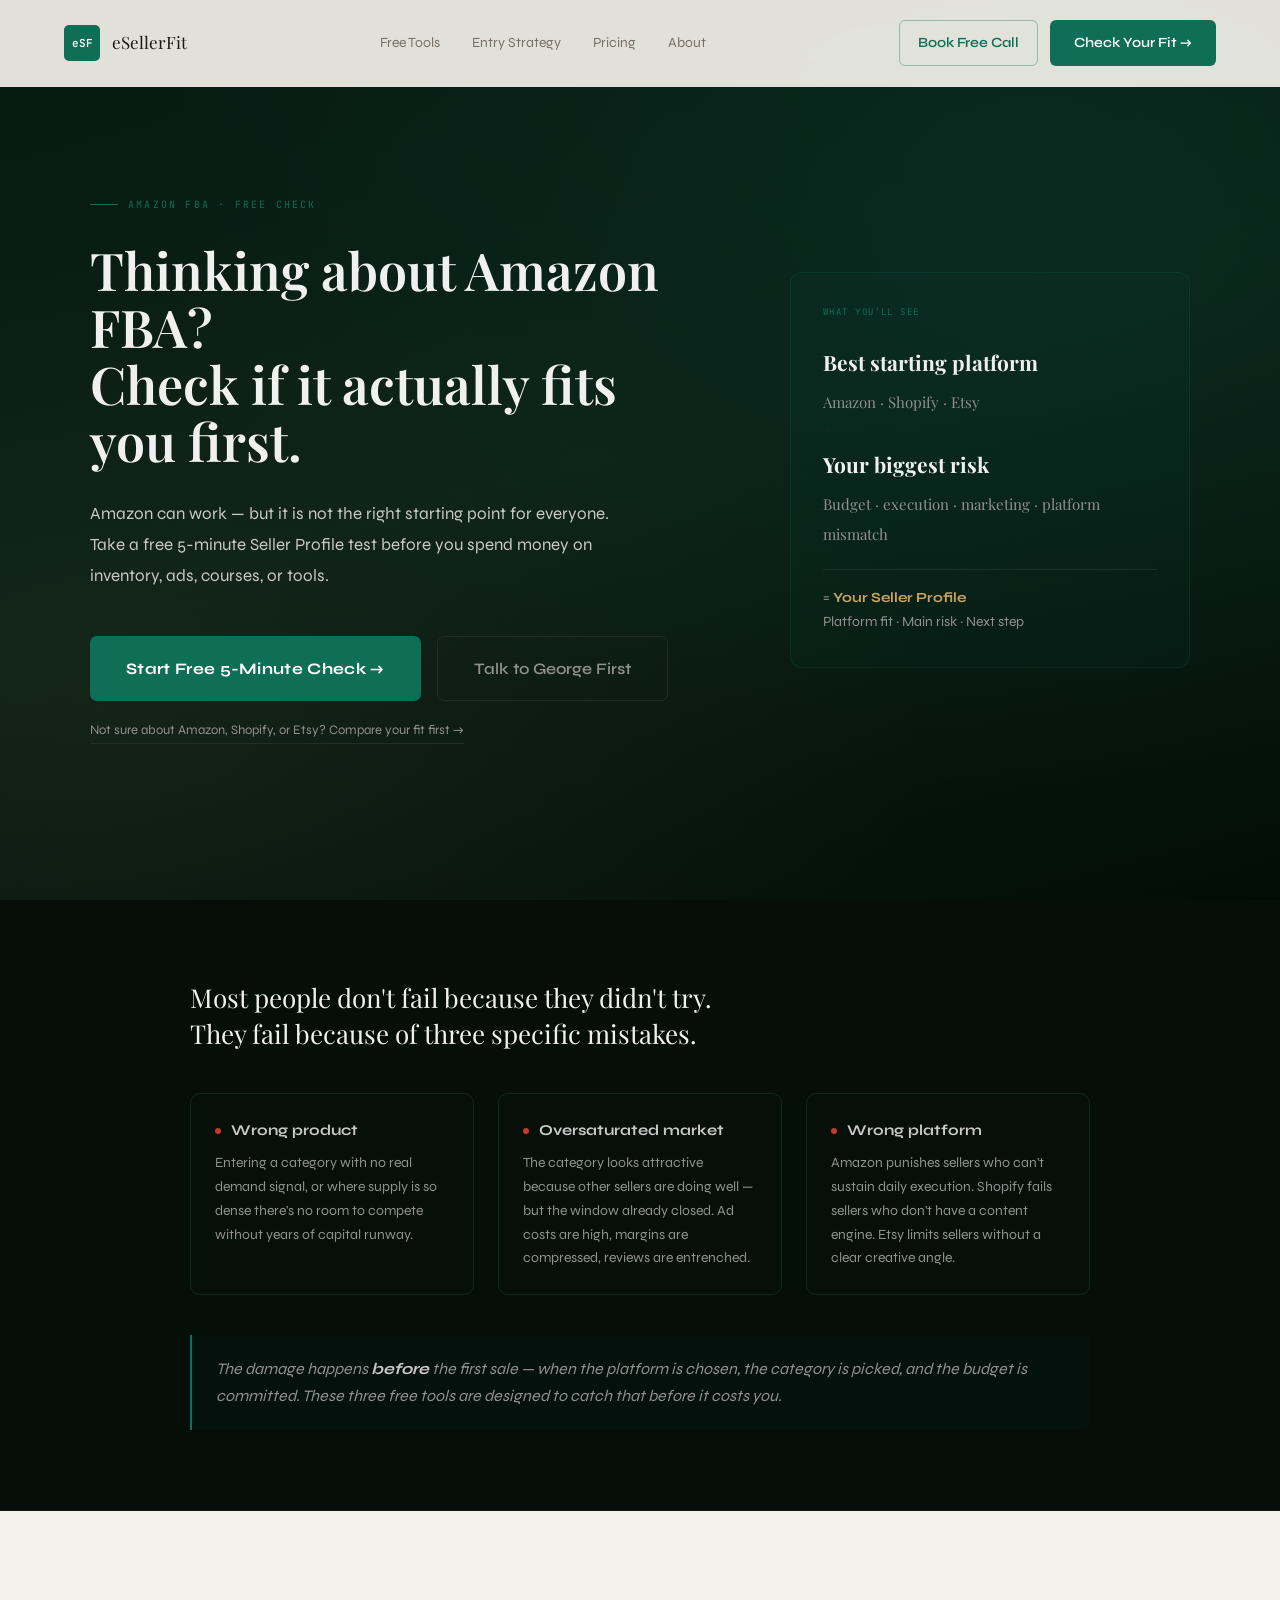
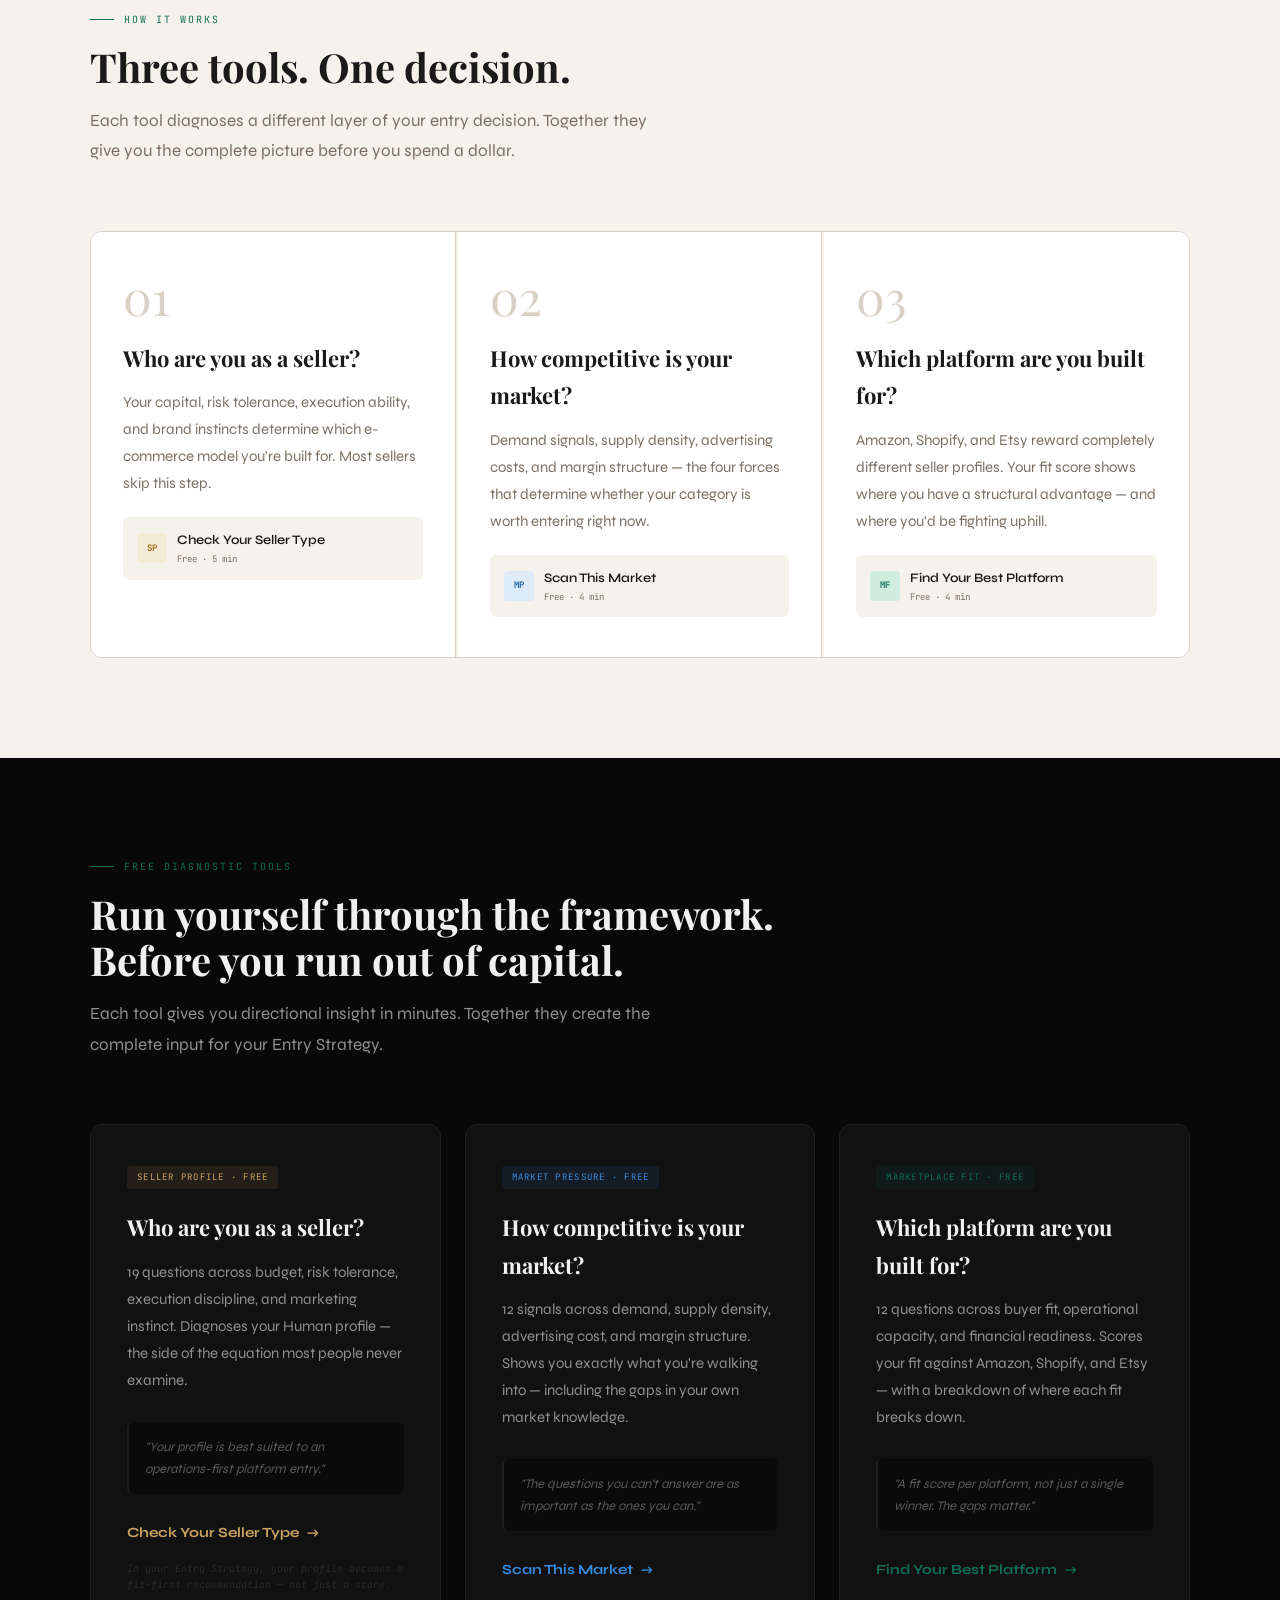
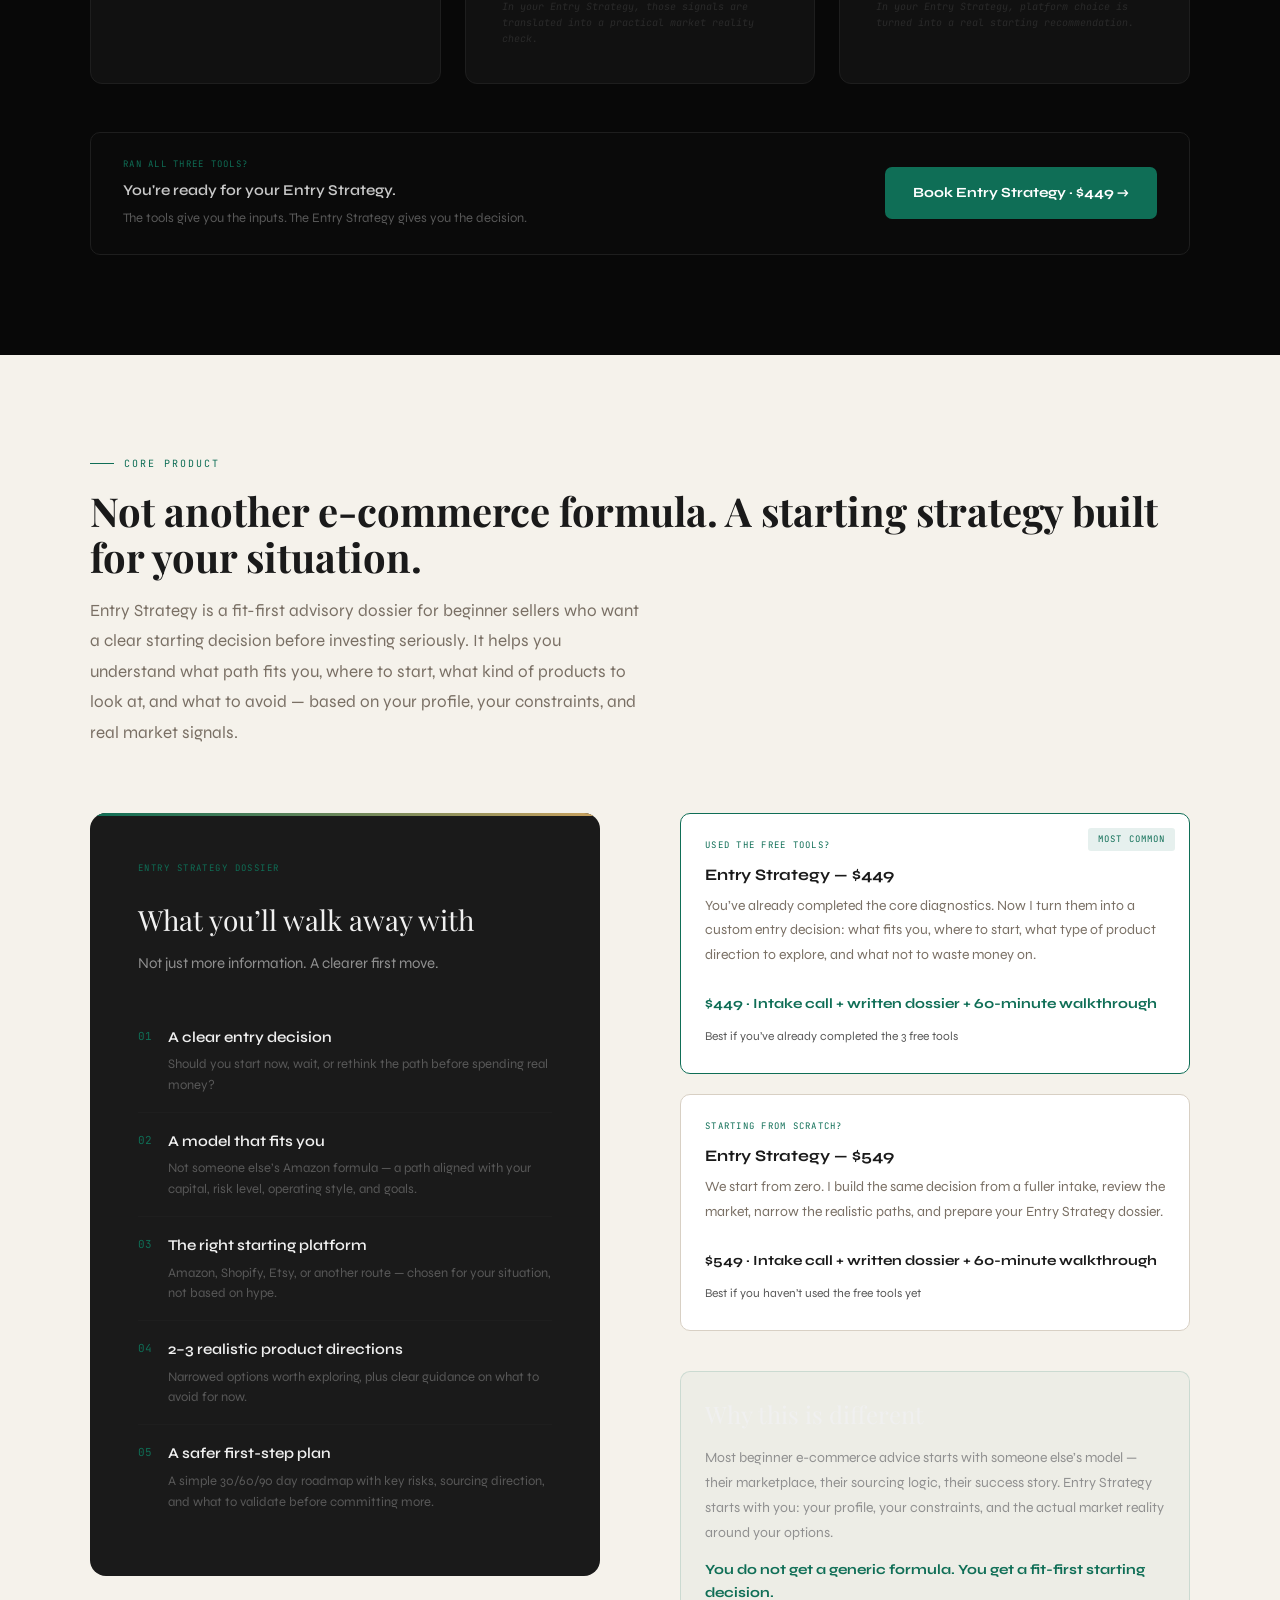
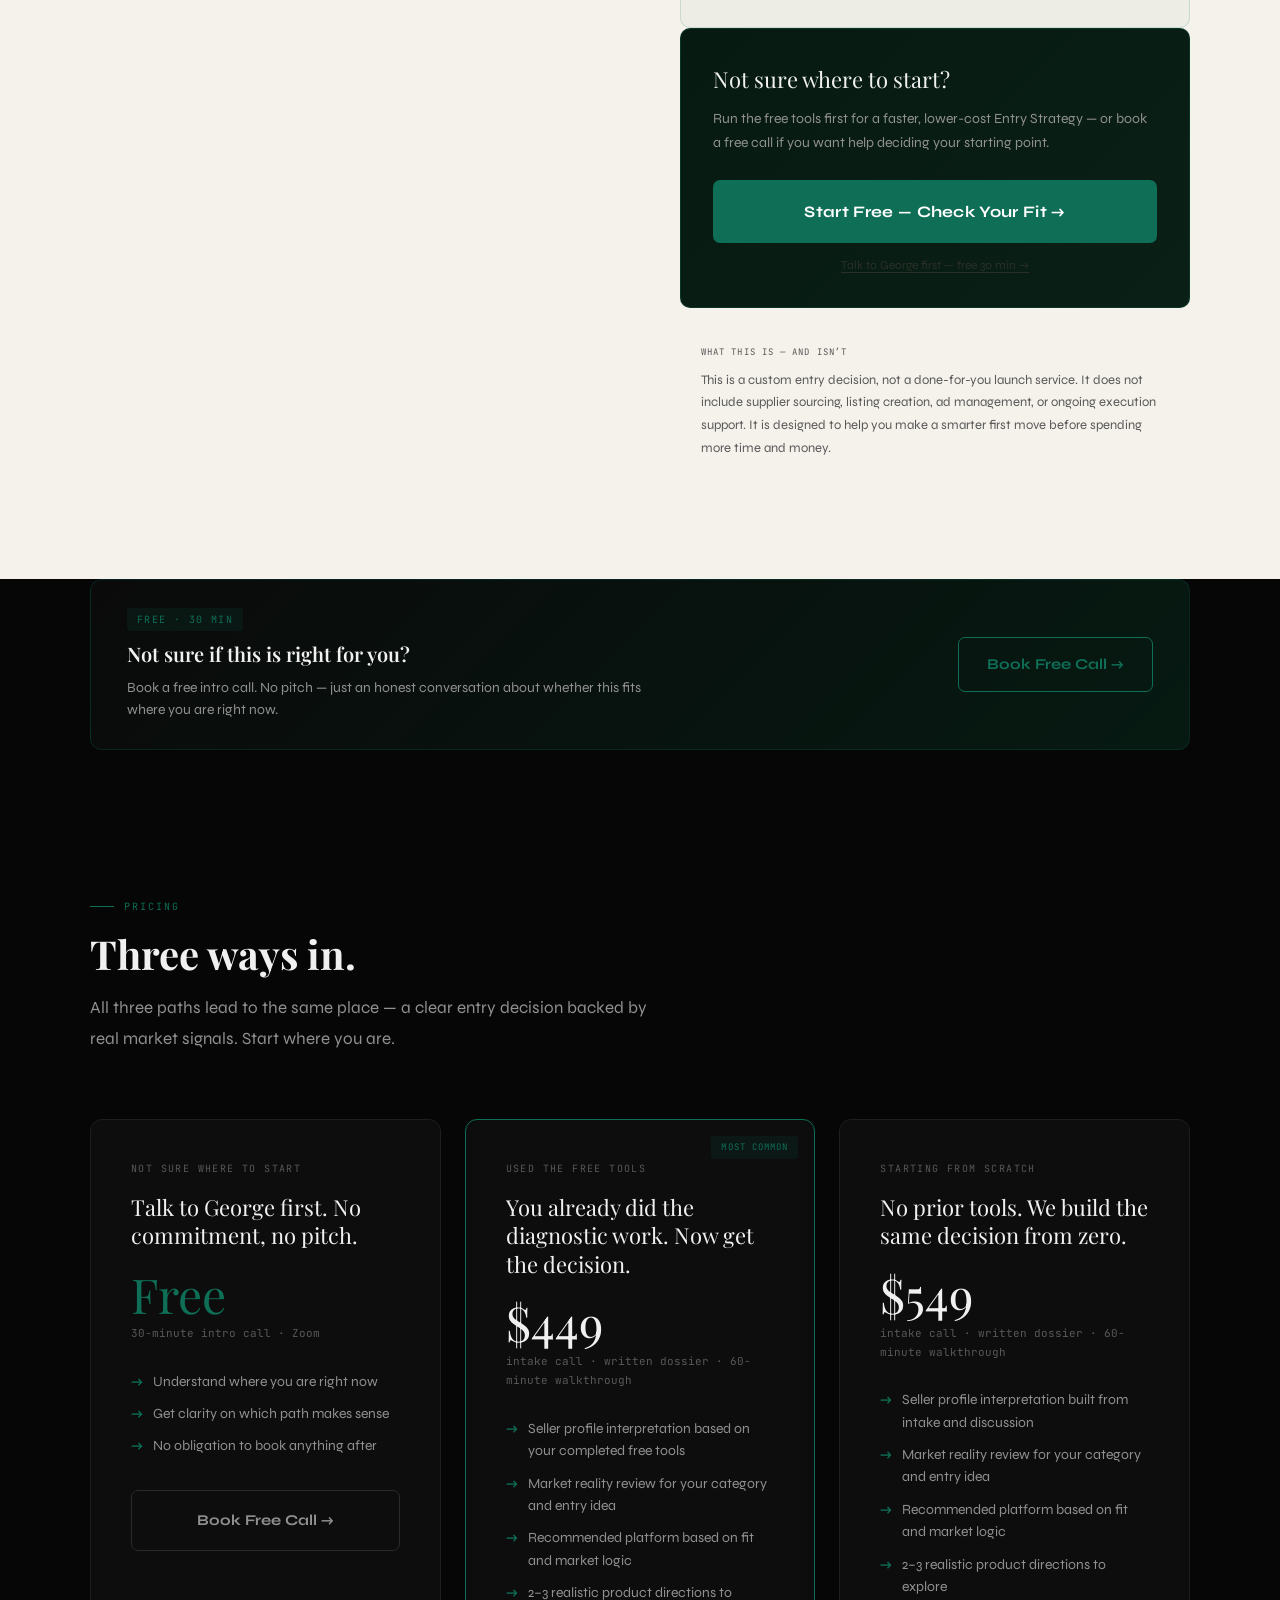
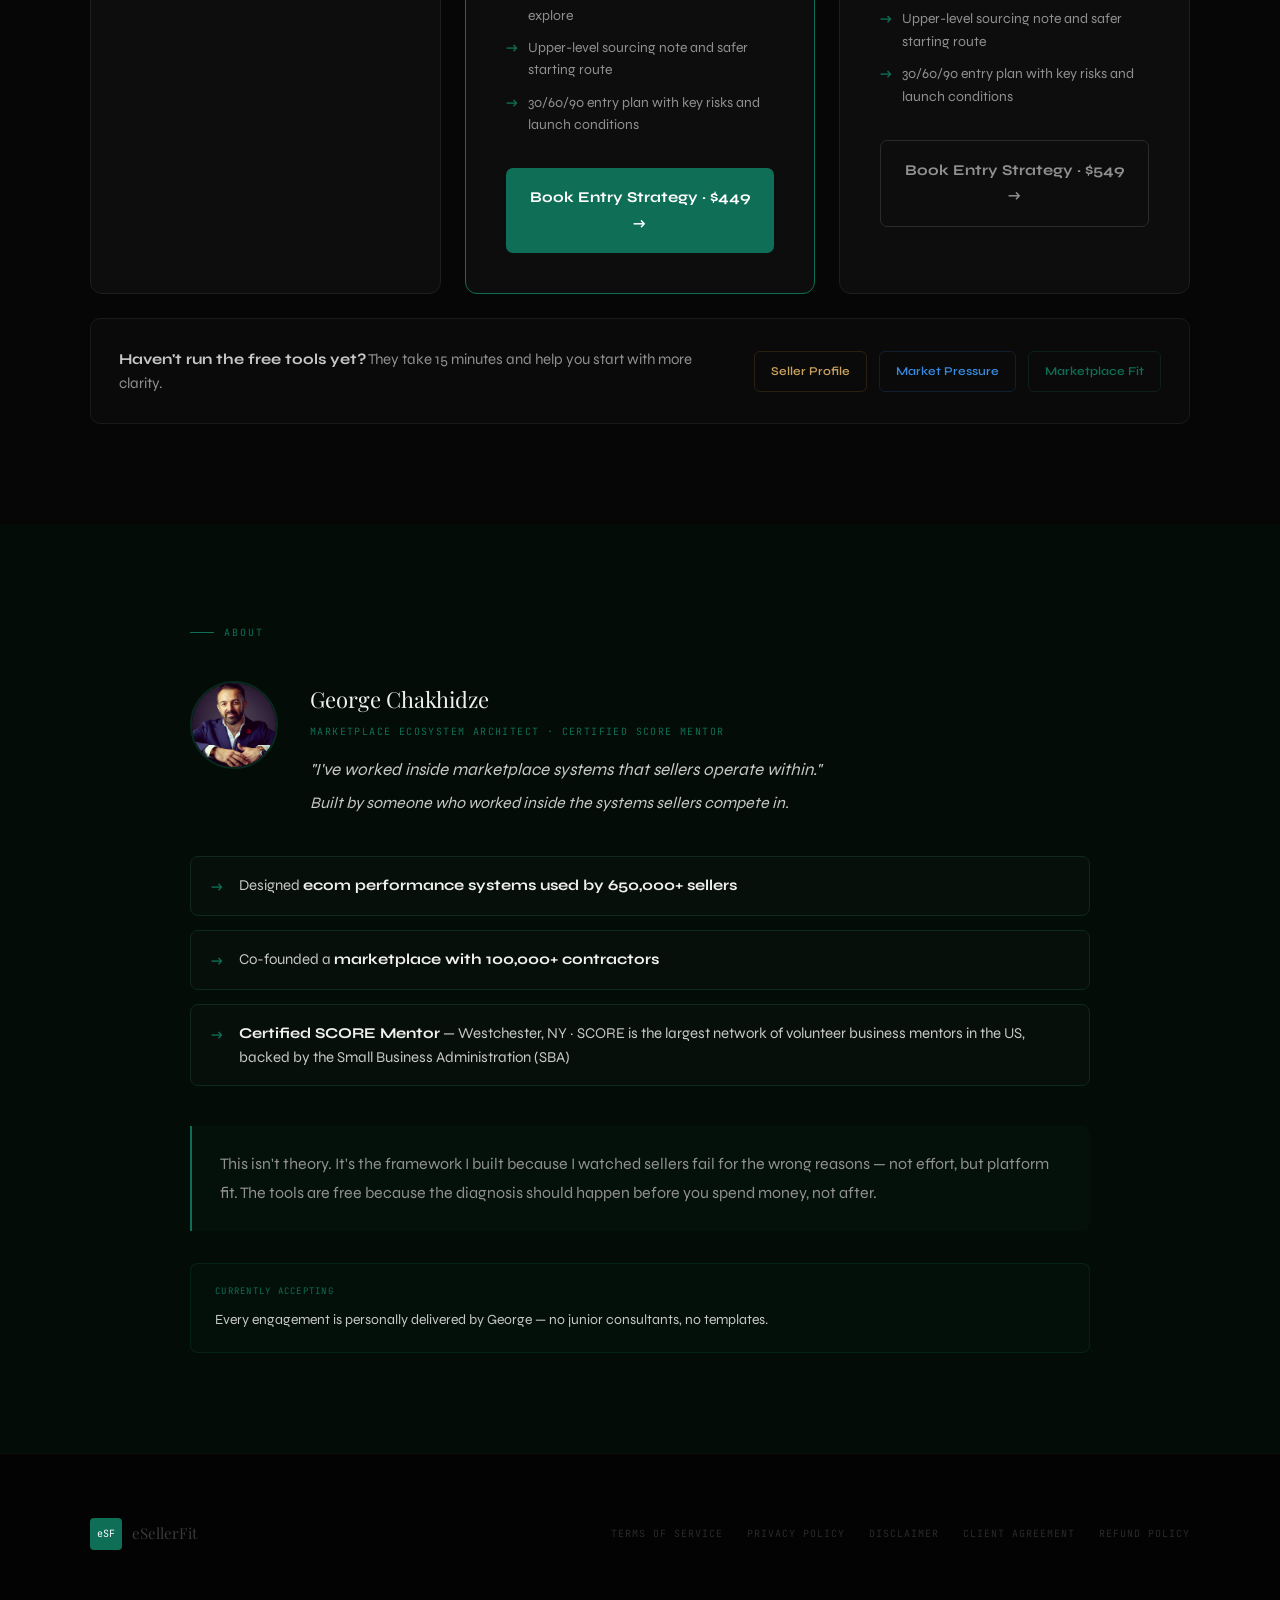
==== commit 428a0ed5: "Update index.html" ====
--- a/index.html
+++ b/index.html
@@ -1,12 +1,12 @@
 <!DOCTYPE html>
 <html lang="en">
 <head>
-<script async src="https://www.googletagmanager.com/gtag/js?id=G-XYYCWXC1RV"></script>
+<script async src="https://www.googletagmanager.com/gtag/js?id=G-3E14KQ15D6"></script>
 <script>
   window.dataLayer = window.dataLayer || [];
   function gtag(){dataLayer.push(arguments);}
   gtag('js', new Date());
-  gtag('config', 'G-XYYCWXC1RV');
+  gtag('config', 'G-3E14KQ15D6');
 </script>
 <meta charset="UTF-8">
 <meta name="viewport" content="width=device-width, initial-scale=1.0">
@@ -35,30 +35,55 @@
 <section class="hero">
   <div class="hero-inner">
     <div>
-      <div class="hero-eyebrow">E-Commerce Entry Intelligence</div>
-      <h1 class="hero-title">Most sellers choose their marketplace<br>before they understand <em>their market.</em><br>That's the mistake.</h1>
-      <p class="hero-sub">eSellerFit runs you through the same three-layer framework used to evaluate marketplace entry at scale — in 15 minutes, for free. Find out if your market is worth entering, which platform you're actually built for, and what's standing between you and your first sale.</p>
+      <div class="hero-eyebrow">Amazon FBA · Free Check</div>
+
+      <h1 class="hero-title">
+        Thinking about Amazon FBA?<br>
+        Check if it actually fits you first.
+      </h1>
+
+      <p class="hero-sub">
+        Amazon can work — but it is not the right starting point for everyone.
+        Take a free 5-minute Seller Profile test before you spend money on inventory,
+        ads, courses, or tools.
+      </p>
+
       <div class="hero-actions">
-        <a data-link="freeTools" href="#tools" class="btn-primary">Start Free — Check Your Fit →</a>
-        <a data-link="entryStrategySection" href="#strategy" class="btn-secondary">See Entry Strategy</a>
-      </div>
-      <a data-link="freeCallBookingPage" href="https://esellerfit.com/booking-free-call-v2.html" class="hero-intro-link">Not sure where to start? Talk to George first — free 30 min →</a>
-    </div>
+        <a data-link="sellerProfileCalculator" href="./seller-profile/" class="btn-primary">
+          Start Free 5-Minute Check →
+        </a>
+        <a data-link="freeCallBookingPage" href="https://esellerfit.com/booking-free-call-v2.html" class="btn-secondary">
+          Talk to George First
+        </a>
+      </div>
+
+      <a data-link="freeTools" href="#tools" class="hero-intro-link">
+        Not sure about Amazon, Shopify, or Etsy? Compare your fit first →
+      </a>
+    </div>
+
     <div class="hero-formula">
-      <div class="formula-label">The eSellerFit Model</div>
+      <div class="formula-label">What You’ll See</div>
+
       <div class="formula-eq">
-        <strong>Human</strong>
-        <span>Capabilities · Capital · Execution · Risk tolerance</span>
-        <div class="eq-plus">×</div>
-        <strong>Opportunity</strong>
-        <span>Product · Market conditions · Platform dynamics</span>
-      </div>
+        <strong>Best starting platform</strong>
+        <span>Amazon · Shopify · Etsy</span>
+
+        <div class="eq-plus">+</div>
+
+        <strong>Your biggest risk</strong>
+        <span>Budget · execution · marketing · platform mismatch</span>
+      </div>
+
       <div class="formula-divider"></div>
-      <div class="formula-output">= <strong>Entry Strategy</strong><br>What to sell · Where · How to enter · What risks to manage</div>
-    </div>
-  </div>
-</section>
-
+
+      <div class="formula-output">
+        = <strong>Your Seller Profile</strong><br>
+        Platform fit · Main risk · Next step
+      </div>
+    </div>
+  </div>
+</section>
 <section class="reality-section">
   <div class="reality-inner">
     <div class="reality-intro">Most people don't fail because they didn't try.<br>They fail because of three specific mistakes.</div>
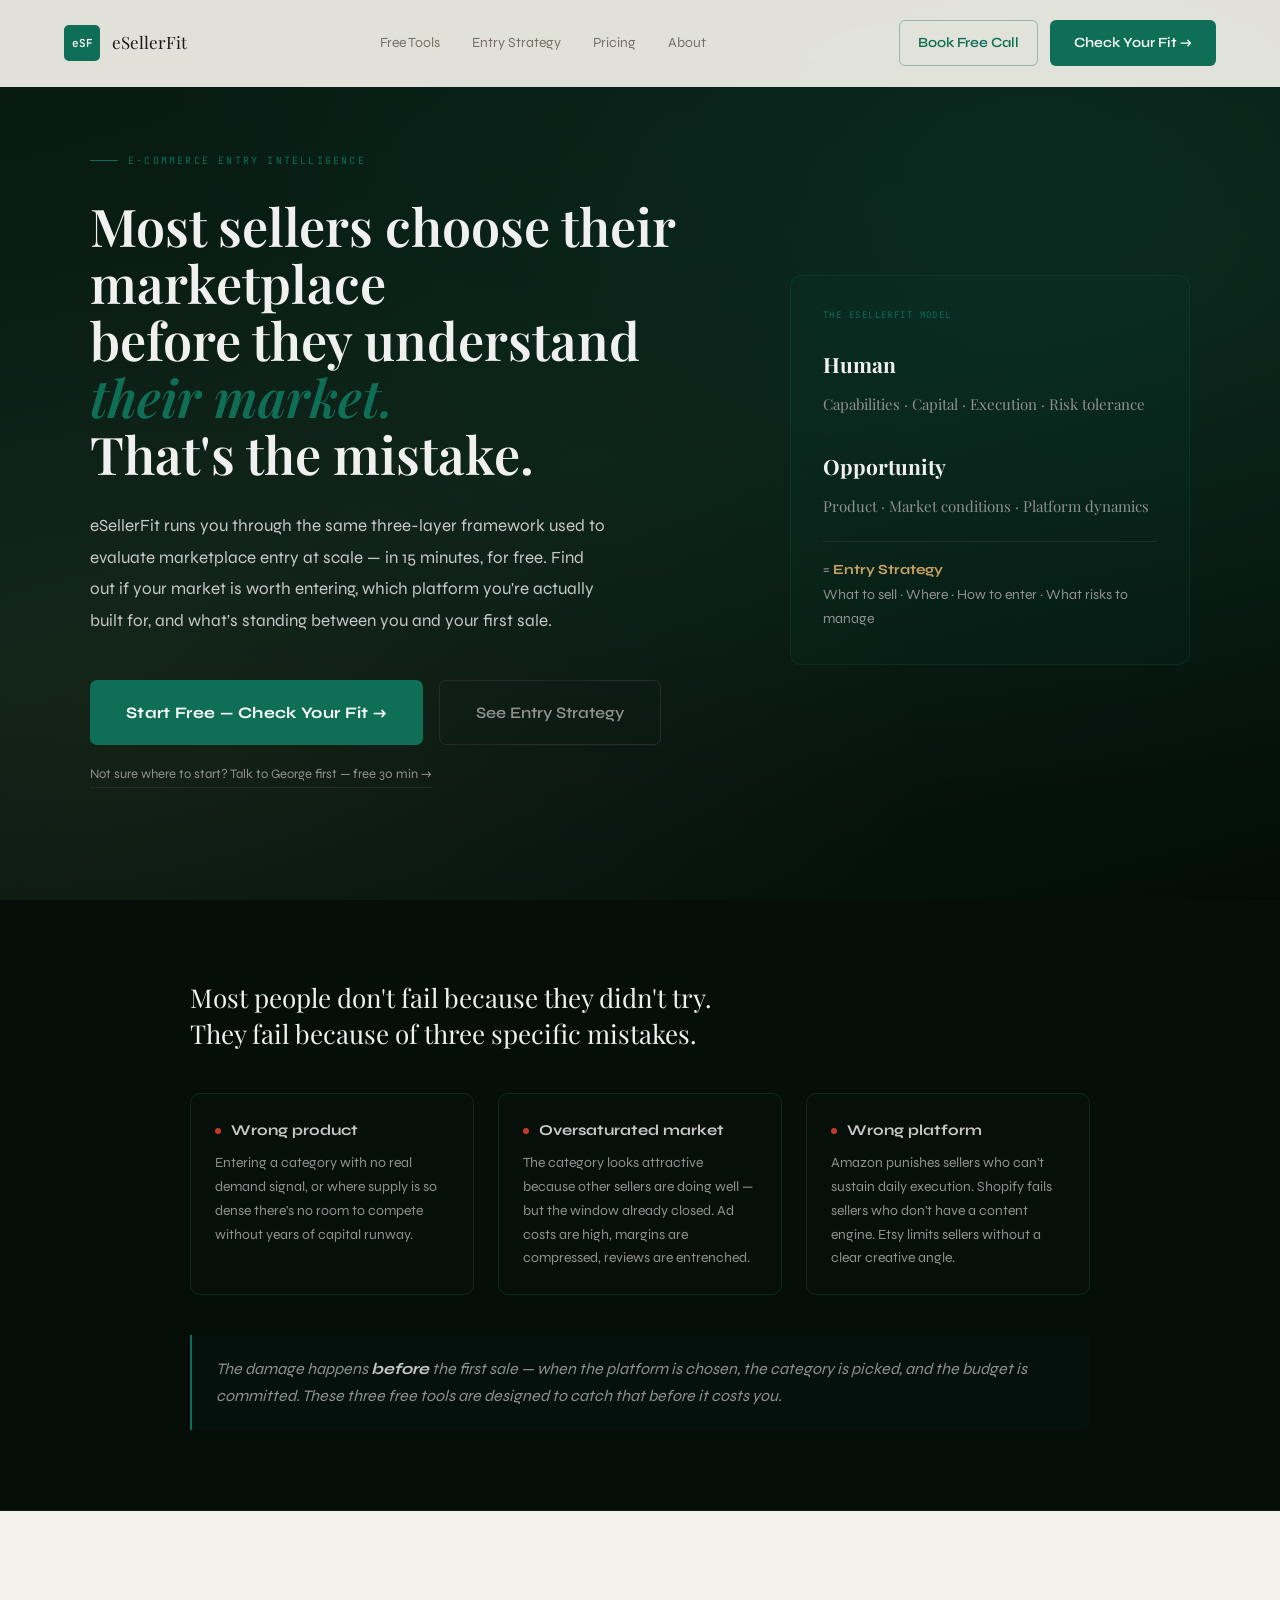
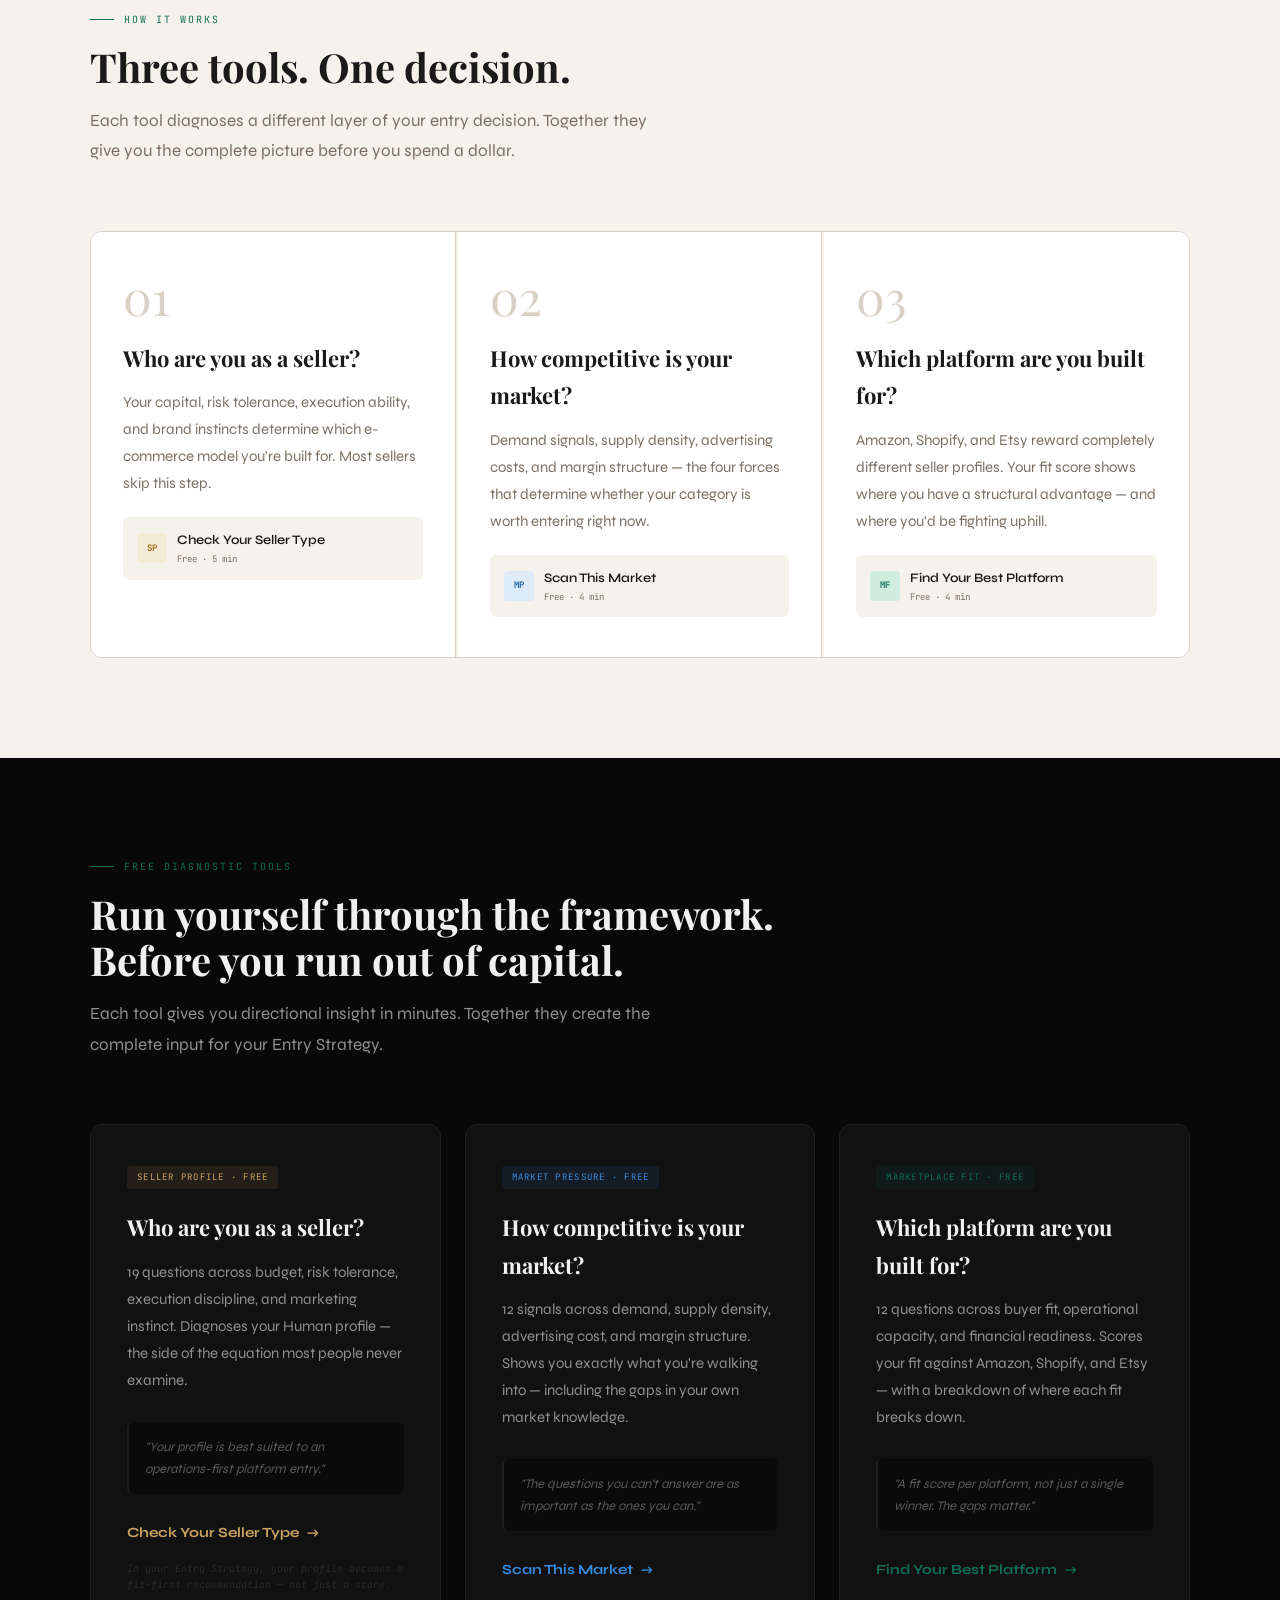
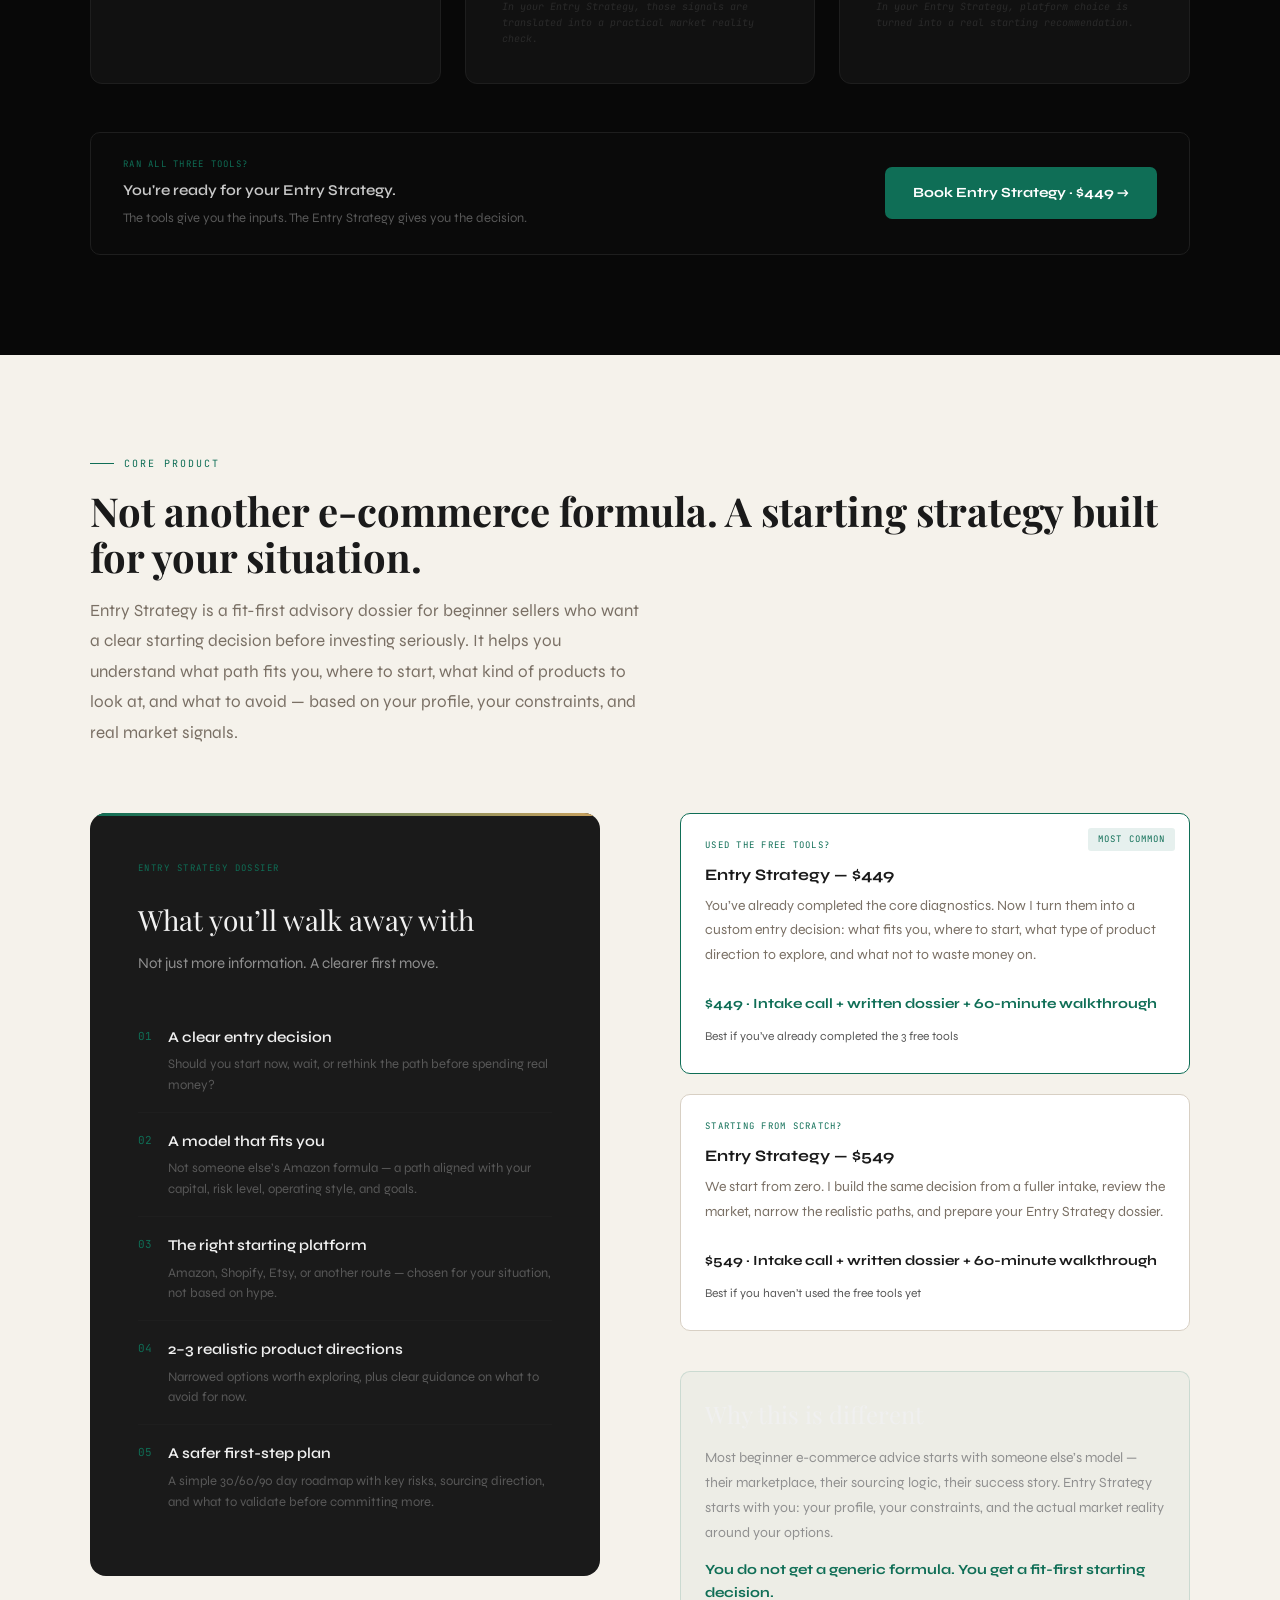
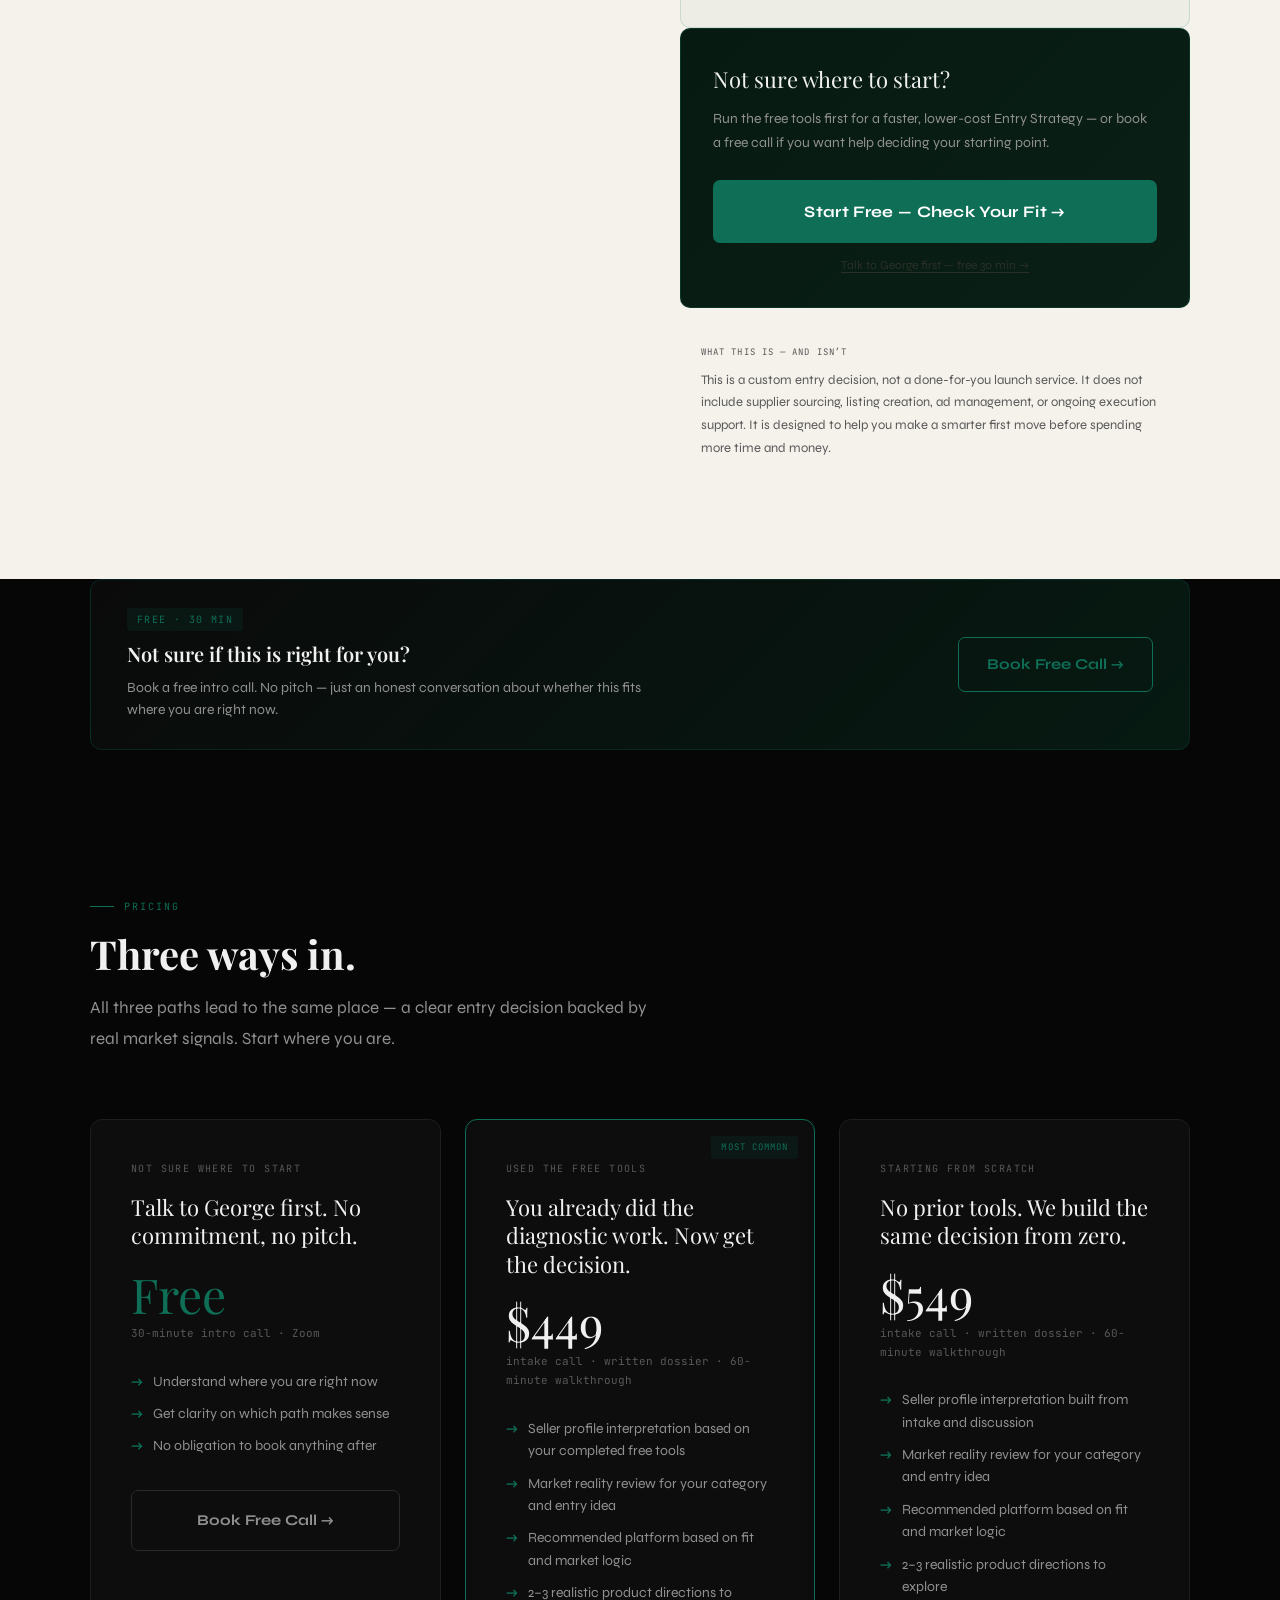
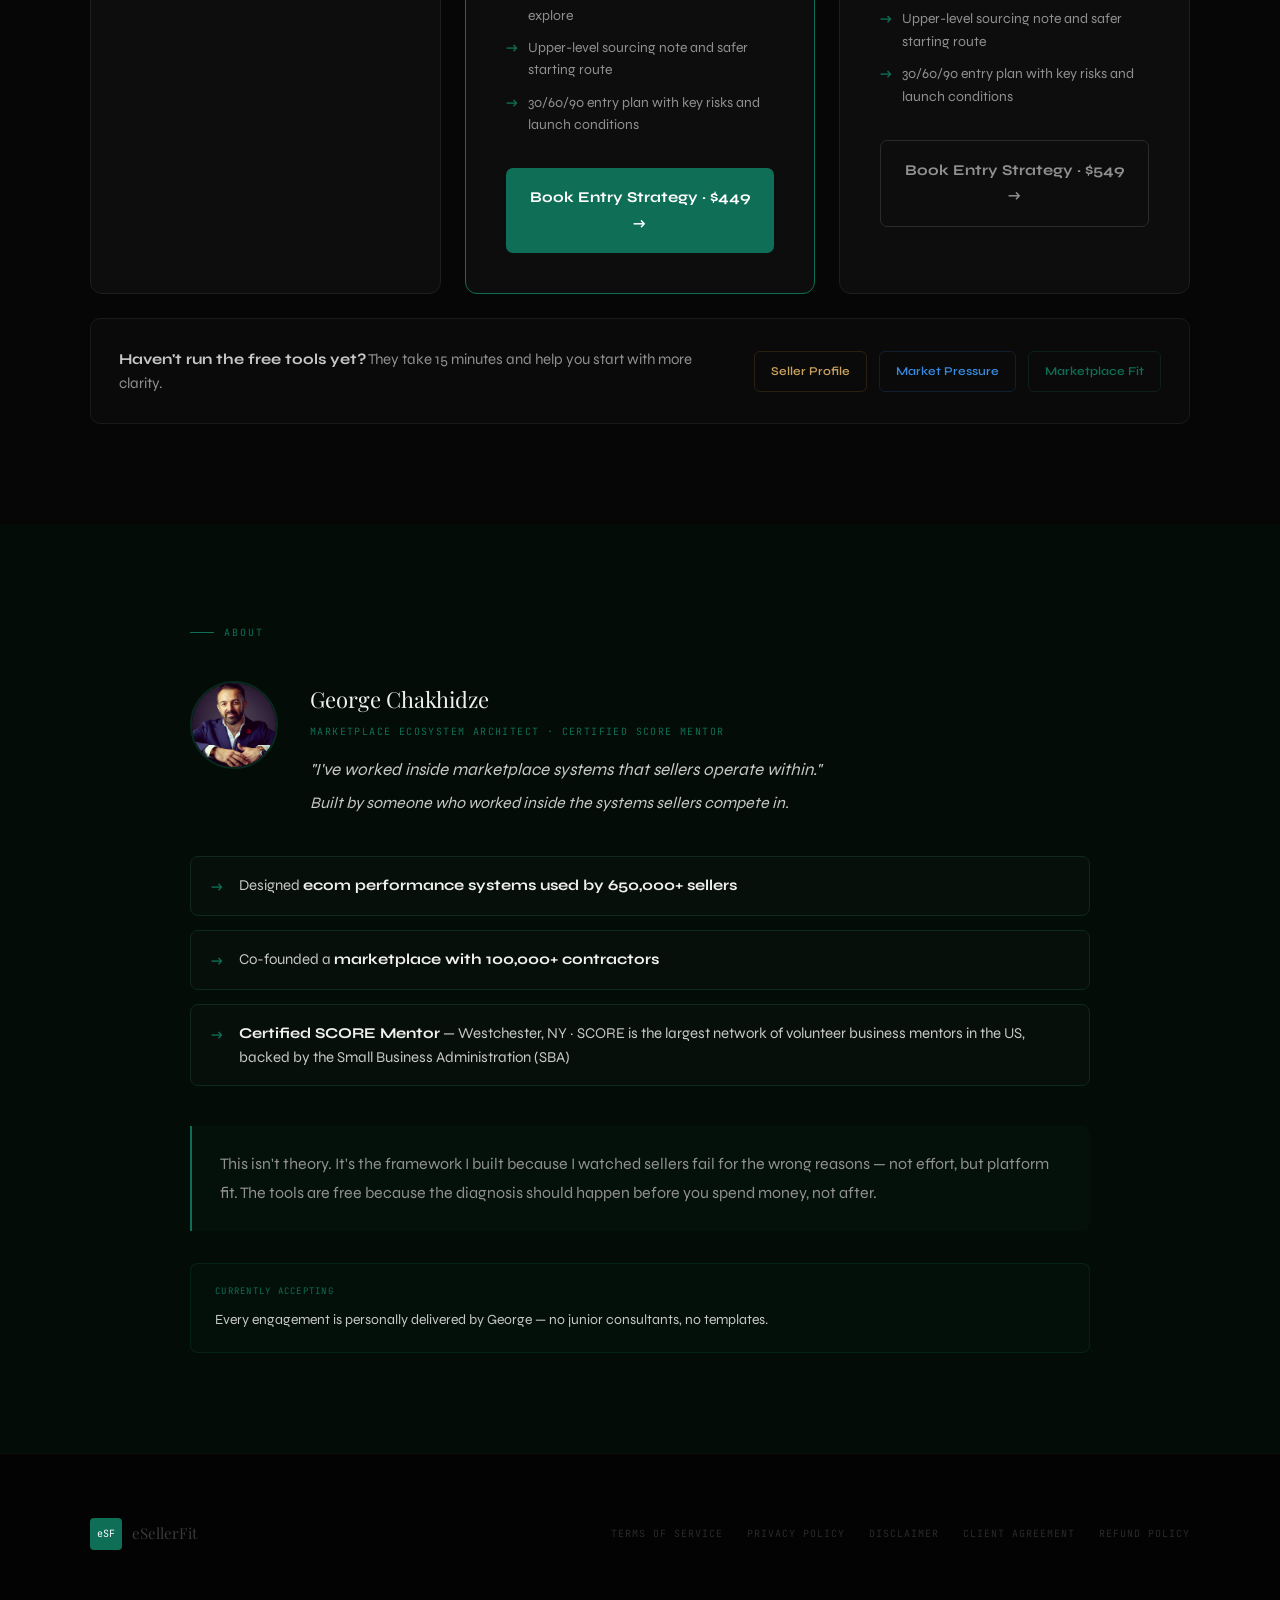
==== commit 1ca97895: "Update index.html" ====
--- a/index.html
+++ b/index.html
@@ -35,55 +35,30 @@
 <section class="hero">
   <div class="hero-inner">
     <div>
-      <div class="hero-eyebrow">Amazon FBA · Free Check</div>
-
-      <h1 class="hero-title">
-        Thinking about Amazon FBA?<br>
-        Check if it actually fits you first.
-      </h1>
-
-      <p class="hero-sub">
-        Amazon can work — but it is not the right starting point for everyone.
-        Take a free 5-minute Seller Profile test before you spend money on inventory,
-        ads, courses, or tools.
-      </p>
-
+      <div class="hero-eyebrow">E-Commerce Entry Intelligence</div>
+      <h1 class="hero-title">Most sellers choose their marketplace<br>before they understand <em>their market.</em><br>That's the mistake.</h1>
+      <p class="hero-sub">eSellerFit runs you through the same three-layer framework used to evaluate marketplace entry at scale — in 15 minutes, for free. Find out if your market is worth entering, which platform you're actually built for, and what's standing between you and your first sale.</p>
       <div class="hero-actions">
-        <a data-link="sellerProfileCalculator" href="./seller-profile/" class="btn-primary">
-          Start Free 5-Minute Check →
-        </a>
-        <a data-link="freeCallBookingPage" href="https://esellerfit.com/booking-free-call-v2.html" class="btn-secondary">
-          Talk to George First
-        </a>
-      </div>
-
-      <a data-link="freeTools" href="#tools" class="hero-intro-link">
-        Not sure about Amazon, Shopify, or Etsy? Compare your fit first →
-      </a>
-    </div>
-
+        <a data-link="freeTools" href="#tools" class="btn-primary">Start Free — Check Your Fit →</a>
+        <a data-link="entryStrategySection" href="#strategy" class="btn-secondary">See Entry Strategy</a>
+      </div>
+      <a data-link="freeCallBookingPage" href="https://esellerfit.com/booking-free-call-v2.html" class="hero-intro-link">Not sure where to start? Talk to George first — free 30 min →</a>
+    </div>
     <div class="hero-formula">
-      <div class="formula-label">What You’ll See</div>
-
+      <div class="formula-label">The eSellerFit Model</div>
       <div class="formula-eq">
-        <strong>Best starting platform</strong>
-        <span>Amazon · Shopify · Etsy</span>
-
-        <div class="eq-plus">+</div>
-
-        <strong>Your biggest risk</strong>
-        <span>Budget · execution · marketing · platform mismatch</span>
-      </div>
-
+        <strong>Human</strong>
+        <span>Capabilities · Capital · Execution · Risk tolerance</span>
+        <div class="eq-plus">×</div>
+        <strong>Opportunity</strong>
+        <span>Product · Market conditions · Platform dynamics</span>
+      </div>
       <div class="formula-divider"></div>
-
-      <div class="formula-output">
-        = <strong>Your Seller Profile</strong><br>
-        Platform fit · Main risk · Next step
-      </div>
-    </div>
-  </div>
-</section>
+      <div class="formula-output">= <strong>Entry Strategy</strong><br>What to sell · Where · How to enter · What risks to manage</div>
+    </div>
+  </div>
+</section>
+
 <section class="reality-section">
   <div class="reality-inner">
     <div class="reality-intro">Most people don't fail because they didn't try.<br>They fail because of three specific mistakes.</div>
